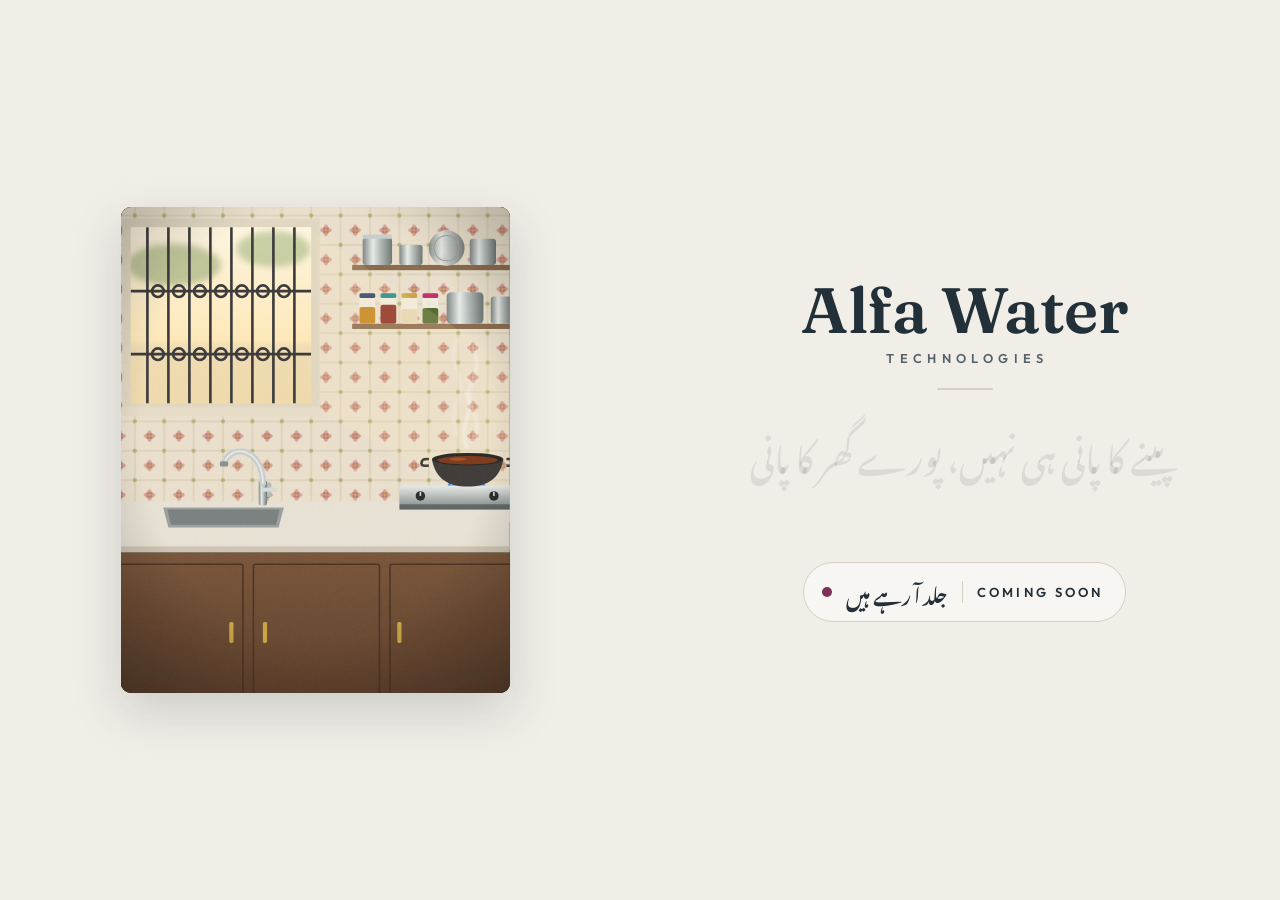
==== index.html @ 5d60eb6d "Landing page" ====
<!doctype html>
<html lang="en">
<head>
<meta charset="utf-8">
<meta name="viewport" content="width=device-width, initial-scale=1">
<title>Alfa Water Technologies | Coming soon</title>
<meta name="description" content="پینے کا پانی ہی نہیں، پورے گھر کا پانی۔ Not just the water you drink. All of your home's water. Coming soon.">
<meta property="og:type" content="website">
<meta property="og:title" content="Alfa Water Technologies | Coming soon">
<meta property="og:description" content="پینے کا پانی ہی نہیں، پورے گھر کا پانی۔ Not just the water you drink. All of your home's water.">
<meta property="og:url" content="https://www.alfawater.pk/">
<meta property="og:image" content="https://www.alfawater.pk/og-image.jpg">
<meta property="og:image:width" content="1200">
<meta property="og:image:height" content="630">
<meta name="twitter:card" content="summary_large_image">
<link rel="canonical" href="https://www.alfawater.pk/">
<meta name="theme-color" content="#F1EEE7">
<script>document.documentElement.className+=" js"</script>
<link rel="icon" href="favicon.svg" type="image/svg+xml">
<link rel="preload" href="fonts/nastaliq-600.woff2" as="font" type="font/woff2" crossorigin>
<style>
@font-face{font-family:"Nastaliq";src:url(fonts/nastaliq-600.woff2) format("woff2");font-weight:600;font-style:normal;font-display:swap}
@font-face{font-family:"Fraunces";src:url(fonts/fraunces-600.woff2) format("woff2");font-weight:600;font-style:normal;font-display:swap}
@font-face{font-family:"Fraunces";src:url(fonts/fraunces-400-italic.woff2) format("woff2");font-weight:400;font-style:italic;font-display:swap}
@font-face{font-family:"Outfit";src:url(fonts/outfit-400.woff2) format("woff2");font-weight:400;font-style:normal;font-display:swap}
@font-face{font-family:"Outfit";src:url(fonts/outfit-600.woff2) format("woff2");font-weight:600;font-style:normal;font-display:swap}
</style>
<style>
/* Layout: the film on top (4:5), the name, tagline and coming soon under it; side by side on wide screens. */
:root{
  color-scheme: light;
  --page:#F1EEE7;     /* chuna, limewash */
  --ink:#22303A;
  --ink-soft:#56636C;
  --key:#7E2E57;      /* phalsa, for the 2 key words (temporary) */
  --line:#D6D0C3;
  --film-bg:#1C1A18;
}
*{box-sizing:border-box;margin:0;padding:0}
html,body{min-height:100%}
body{background:var(--page);color:var(--ink);font-family:"Outfit",system-ui,sans-serif}
main{min-height:100svh;display:grid;grid-template-columns:minmax(0,1fr) minmax(0,1fr);align-items:center;gap:clamp(20px,4vw,64px);
  max-width:1280px;margin:0 auto;padding-block:clamp(20px,4vw,48px);
  padding-left:max(16px,env(safe-area-inset-left,0px));padding-right:max(16px,env(safe-area-inset-right,0px))}
.film{position:relative;width:min(100%, 560px, calc(54svh * .8));justify-self:center;aspect-ratio:4/5;border-radius:10px;overflow:hidden;background:var(--film-bg);box-shadow:0 18px 50px rgba(34,48,58,.18)}
.film svg{display:block;width:100%;height:100%}
.replay{position:absolute;right:10px;bottom:10px;width:38px;height:38px;border-radius:50%;border:0;background:rgba(20,18,16,.55);color:#fff;cursor:pointer;display:grid;place-items:center;opacity:0;visibility:hidden;transition:opacity .6s}
.replay.on{opacity:1;visibility:visible}
.replay:focus-visible{outline:2px solid #fff;outline-offset:2px}
.copy{display:flex;flex-direction:column;align-items:center;text-align:center;gap:clamp(12px,2vw,22px)}
.name .alfa{font-family:"Fraunces",Georgia,serif;font-weight:600;font-size:clamp(38px,5vw,68px);line-height:1;color:var(--ink);letter-spacing:-.5px}
.name .tech{display:block;margin-top:8px;font-weight:600;font-size:clamp(11px,1vw,13px);letter-spacing:.42em;text-transform:uppercase;color:var(--ink-soft);padding-left:.42em}
.rule{width:56px;height:2px;background:var(--line);border-radius:2px}
.tag{display:flex;flex-direction:column;align-items:center;gap:6px;min-height:clamp(96px,10vw,130px)}
.urdu{font-family:"Nastaliq",serif;font-weight:600;font-size:clamp(20px,2.6vw,38px);line-height:2.1;color:var(--ink);direction:rtl;white-space:nowrap}
.urdu .w{display:inline-block;transition:color .8s ease,transform .8s ease}
.urdu .w.key{color:var(--key)}
.english{font-family:"Fraunces",Georgia,serif;font-style:italic;font-size:clamp(17px,1.7vw,22px);line-height:1.45;color:var(--ink-soft);transition:opacity 1s ease,transform 1s ease}
.nb{display:inline-block}
.soon{display:inline-flex;align-items:center;gap:14px;padding:10px 22px 10px 18px;border-radius:999px;border:1.5px solid var(--line);background:rgba(255,255,255,.5)}
.soon .dot{width:10px;height:10px;border-radius:50%;background:var(--key);position:relative}
.soon .dot::after{content:"";position:absolute;inset:-6px;border-radius:50%;border:2px solid var(--key);opacity:0;animation:ping 2.2s ease-out infinite}
@keyframes ping{0%{opacity:.6;transform:scale(.6)}100%{opacity:0;transform:scale(1.8)}}
.soon .ur,.soon .en{white-space:nowrap}
.soon .ur{font-family:"Nastaliq",serif;font-weight:600;font-size:20px;line-height:1.9;color:var(--ink);direction:rtl}
.soon .en{font-weight:600;font-size:13px;letter-spacing:.24em;text-transform:uppercase;color:var(--ink)}
.soon .bar{width:1px;height:22px;background:var(--line)}
.js .tag:not(.on) .w{color:rgba(34,48,58,.10);transform:translateY(6px)}
.js .tag:not(.on) .english{opacity:0;transform:translateY(8px)}
.tag.on .w{color:var(--ink)}
.tag.on .w.key{color:var(--key)}
@media (max-width:900px){
  main{grid-template-columns:1fr;gap:12px;padding-block:12px 24px;min-height:auto}
  .copy{gap:10px}
  .name .alfa{font-size:34px}
  .tag{min-height:auto}
}
@media (max-width:380px){
  .soon{gap:10px;padding:8px 16px 8px 14px}
  .soon .ur{font-size:18px}
  .soon .en{font-size:12px;letter-spacing:.16em}
}
/* film internals */
.sc{visibility:hidden;opacity:0}
.sc.first{visibility:visible;opacity:1}
</style>
</head>
<body>
<main>
  <div class="film">
    <svg id="film" viewBox="0 0 800 1000" role="img" aria-label="A mother in her Lahore kitchen fills a glass from the tap to cook. Held to the window light, the water is not clear, and she stops. Her water is tested on her own kitchen counter in front of her family. A filter is fitted on the main line and the dirt stays in it. Months later the family sees the rust its cartridge stopped. She holds a new glass to the light; it is clear, she pours it into the karahi, and the family sits together in the kitchen while the wazu tap outside runs clear.">
      <defs>
        <!-- floral wall tile -->
        <pattern id="tile" width="56" height="56" patternUnits="userSpaceOnUse">
          <rect width="56" height="56" fill="#EBE1CD"/>
          <rect width="56" height="56" fill="none" stroke="#CFC2A8" stroke-width="1.4"/>
          <g transform="translate(28 28)" opacity=".9">
            <ellipse rx="5" ry="11" fill="#D59A92"/><ellipse rx="11" ry="5" fill="#D59A92"/>
            <ellipse rx="3" ry="7" fill="#B9706A" transform="rotate(45)"/><ellipse rx="3" ry="7" fill="#B9706A" transform="rotate(-45)"/>
            <circle r="3" fill="#C9A645"/>
          </g>
          <g fill="#A9A256" opacity=".7"><circle cx="0" cy="0" r="4"/><circle cx="56" cy="0" r="4"/><circle cx="0" cy="56" r="4"/><circle cx="56" cy="56" r="4"/></g>
        </pattern>
        <pattern id="tileS" width="28" height="28" patternUnits="userSpaceOnUse">
          <rect width="28" height="28" fill="#EBE1CD"/><rect width="28" height="28" fill="none" stroke="#CFC2A8" stroke-width="1"/>
          <g transform="translate(14 14)"><ellipse rx="2.5" ry="5.5" fill="#D59A92"/><ellipse rx="5.5" ry="2.5" fill="#D59A92"/><circle r="1.5" fill="#C9A645"/></g>
        </pattern>
        <!-- her lawn print: haldi ground, small rani, teal and green flowers -->
        <pattern id="lawn" width="36" height="36" patternUnits="userSpaceOnUse">
          <rect width="36" height="36" fill="#E7B23C"/>
          <g transform="translate(9 9)"><circle r="4" fill="#C2306E"/><circle r="1.6" fill="#F6E3A8"/></g>
          <g transform="translate(27 26)"><circle r="3.4" fill="#1F8A8A"/><circle r="1.3" fill="#F6E3A8"/></g>
          <path d="M24 8 q4 -4 8 0 q-4 4 -8 0z" fill="#5E8C3A"/>
          <path d="M6 26 q3 -3 6 0 q-3 3 -6 0z" fill="#5E8C3A"/>
          <circle cx="18" cy="18" r="1.4" fill="#2F3B6B"/>
        </pattern>
        <pattern id="dup" width="22" height="22" patternUnits="userSpaceOnUse">
          <rect width="22" height="22" fill="#C2306E"/>
          <circle cx="5" cy="5" r="1.8" fill="#F2C24B"/><circle cx="16" cy="15" r="1.5" fill="#F7E7EE"/><circle cx="16" cy="4" r="1" fill="#F2C24B"/>
        </pattern>
        <pattern id="khaki" width="10" height="10" patternUnits="userSpaceOnUse"><rect width="10" height="10" fill="#8D8670"/><path d="M0 10 L10 0" stroke="#847D67" stroke-width="1"/></pattern>
        <!-- light and water -->
        <linearGradient id="winLight" x1="0" y1="0" x2="0" y2="1"><stop offset="0" stop-color="#FFF7E2"/><stop offset="1" stop-color="#FFE3A3"/></linearGradient>
        <radialGradient id="glow" cx=".5" cy=".5" r=".5"><stop offset="0" stop-color="#FFF4D0" stop-opacity=".9"/><stop offset="1" stop-color="#FFF4D0" stop-opacity="0"/></radialGradient>
        <linearGradient id="steel" x1="0" y1="0" x2="1" y2="0"><stop offset="0" stop-color="#7E8684"/><stop offset=".35" stop-color="#E9EDE9"/><stop offset=".6" stop-color="#B5BCB9"/><stop offset="1" stop-color="#6E7573"/></linearGradient>
        <linearGradient id="steelV" x1="0" y1="0" x2="0" y2="1"><stop offset="0" stop-color="#E9EDE9"/><stop offset="1" stop-color="#8A918F"/></linearGradient>
        <linearGradient id="wood" x1="0" y1="0" x2="0" y2="1"><stop offset="0" stop-color="#7A5539"/><stop offset="1" stop-color="#5A3D29"/></linearGradient>
        <linearGradient id="skin" x1="0" y1="0" x2="1" y2="0"><stop offset="0" stop-color="#E2B089"/><stop offset="1" stop-color="#A9744F"/></linearGradient>
        <linearGradient id="faceShade" x1="0" y1="0" x2="1" y2="0"><stop offset="0" stop-color="#E7B98F"/><stop offset=".45" stop-color="#C48C63"/><stop offset="1" stop-color="#8E5E44"/></linearGradient>
        <linearGradient id="dirty" x1="0" y1="0" x2="0" y2="1"><stop offset="0" stop-color="#E9C08A" stop-opacity=".55"/><stop offset="1" stop-color="#B9773A" stop-opacity=".78"/></linearGradient>
        <linearGradient id="clear" x1="0" y1="0" x2="0" y2="1"><stop offset="0" stop-color="#D9F3FF" stop-opacity=".6"/><stop offset=".5" stop-color="#9ED9F7" stop-opacity=".7"/><stop offset="1" stop-color="#5FB8EA" stop-opacity=".8"/></linearGradient>
        <linearGradient id="crystal" x1="0" y1="0" x2="1" y2="0"><stop offset="0" stop-color="#6CC3F0"/><stop offset=".45" stop-color="#C9EEFF"/><stop offset="1" stop-color="#7FCDF4"/></linearGradient>
        <linearGradient id="rust" x1="0" y1="0" x2="0" y2="1"><stop offset="0" stop-color="#C98A45"/><stop offset=".35" stop-color="#B8742F"/><stop offset=".75" stop-color="#A3642A"/><stop offset="1" stop-color="#8D5822"/></linearGradient>
        <linearGradient id="wall" x1="0" y1="0" x2="0" y2="1"><stop offset="0" stop-color="#ECE8DD"/><stop offset="1" stop-color="#D9D3C4"/></linearGradient>
        <linearGradient id="stone" x1="0" y1="0" x2="0" y2="1"><stop offset="0" stop-color="#BDB6A7"/><stop offset="1" stop-color="#A39B8B"/></linearGradient>
        <filter id="soft" x="-20%" y="-20%" width="140%" height="140%"><feGaussianBlur stdDeviation="6"/></filter>
        <filter id="soft2" x="-20%" y="-20%" width="140%" height="140%"><feGaussianBlur stdDeviation="2.2"/></filter>
        <filter id="grain" x="0" y="0" width="100%" height="100%">
          <feTurbulence type="fractalNoise" baseFrequency=".9" numOctaves="2" seed="7" result="n"/>
          <feColorMatrix type="saturate" values="0" in="n" result="g"/>
          <feComponentTransfer in="g"><feFuncA type="table" tableValues="0 .07"/></feComponentTransfer>
        </filter>
        <clipPath id="frame"><rect width="800" height="1000"/></clipPath>
        <!-- glass shape, centred on (0,0) top centre -->
        <clipPath id="glassClip"><path d="M-40 0 L40 0 L35 120 Q0 128 -35 120 Z"/></clipPath>
        <clipPath id="glassClipW"><path d="M-40 0 L40 0 L35 120 Q0 128 -35 120 Z"/></clipPath>
        <clipPath id="bowlClip"><path d="M-62 0 L62 0 L58 230 Q0 248 -58 230 Z"/></clipPath>
        <clipPath id="tubeClip"><rect x="-8" y="0" width="16" height="70" rx="8"/></clipPath>
      </defs>

      <g clip-path="url(#frame)">
        <rect width="800" height="1000" fill="#1C1A18"/>

        <!-- ============ SCENE K: the kitchen (open, nal, stove) ============ -->
        <g id="K" class="sc first"><g id="Kcam">
          <rect width="800" height="640" fill="url(#tile)"/>
          <!-- shelves top right -->
          <g id="shelves">
            <rect x="470" y="150" width="330" height="10" fill="#8A6A4C"/>
            <rect x="470" y="262" width="330" height="10" fill="#8A6A4C"/>
            <g transform="translate(490 98)"><rect width="56" height="52" rx="6" fill="url(#steel)"/><rect y="-6" width="56" height="8" rx="3" fill="#C9CFCC"/></g>
            <g transform="translate(560 112)"><rect width="44" height="38" rx="5" fill="url(#steel)"/></g>
            <g transform="translate(616 84)"><ellipse cx="34" cy="34" rx="34" ry="34" fill="url(#steel)" opacity=".9"/><ellipse cx="34" cy="34" rx="24" ry="24" fill="none" stroke="#9AA19F" stroke-width="2"/></g>
            <g transform="translate(694 100)"><rect width="50" height="50" rx="6" fill="url(#steel)"/></g>
            <g id="jars" transform="translate(484 210)">
              <g><rect width="30" height="52" rx="5" fill="#F4EFE4" opacity=".9"/><rect y="20" width="30" height="32" rx="4" fill="#C7861C"/><rect y="-6" width="30" height="9" rx="3" fill="#2F3B6B"/></g>
              <g transform="translate(40 0)"><rect width="30" height="52" rx="5" fill="#F4EFE4" opacity=".9"/><rect y="16" width="30" height="36" rx="4" fill="#8E2F23"/><rect y="-6" width="30" height="9" rx="3" fill="#1F8A8A"/></g>
              <g transform="translate(80 0)"><rect width="30" height="52" rx="5" fill="#F4EFE4" opacity=".9"/><rect y="24" width="30" height="28" rx="4" fill="#E7D9B5"/><rect y="-6" width="30" height="9" rx="3" fill="#C9A645"/></g>
              <g transform="translate(120 0)"><rect width="30" height="52" rx="5" fill="#F4EFE4" opacity=".9"/><rect y="22" width="30" height="30" rx="4" fill="#556B2F"/><rect y="-6" width="30" height="9" rx="3" fill="#C2306E"/></g>
              <g transform="translate(166 -8)"><rect width="70" height="60" rx="8" fill="url(#steel)"/></g>
              <g transform="translate(250 0)"><rect width="40" height="52" rx="6" fill="url(#steel)"/></g>
            </g>
          </g>
          <!-- window -->
          <g id="Kwin">
            <rect x="40" y="70" width="360" height="352" fill="url(#winLight)"/>
            <g filter="url(#soft)" opacity=".55"><ellipse cx="130" cy="150" rx="90" ry="40" fill="#8FA36A"/><ellipse cx="320" cy="120" rx="70" ry="34" fill="#9DB27A"/><rect x="40" y="300" width="360" height="122" fill="#E5D4B2"/></g>
            <g id="Kgrill" stroke="#3B393A" stroke-width="5"></g>
            <rect x="40" y="70" width="360" height="352" fill="none" stroke="#E2D8C2" stroke-width="16"/>
            <rect x="30" y="420" width="380" height="18" rx="3" fill="#E7DDC8"/>
          </g>
          <!-- light shaft -->
          <path id="Kshaft" d="M400 90 L800 360 L800 640 L410 430 Z" fill="#FFE9B8" opacity=".14"/>
          <!-- counter -->
          <path d="M0 600 L800 600 L800 690 L0 690 Z" fill="#E9E3D6"/>
          <rect x="0" y="686" width="800" height="12" fill="#CFC6B4"/>
          <rect x="0" y="698" width="800" height="302" fill="url(#wood)"/>
          <g stroke="#4A3222" stroke-width="3" fill="none"><rect x="22" y="720" width="240" height="270" rx="4"/><rect x="282" y="720" width="240" height="270" rx="4"/><rect x="542" y="720" width="240" height="270" rx="4"/></g>
          <g fill="#C9A645"><rect x="236" y="830" width="8" height="40" rx="3"/><rect x="300" y="830" width="8" height="40" rx="3"/><rect x="556" y="830" width="8" height="40" rx="3"/></g>
          <!-- sink -->
          <path d="M110 612 L340 612 L330 650 L120 650 Z" fill="#9AA19F"/><path d="M118 616 L332 616 L325 645 L125 645 Z" fill="#7A8280"/>
          <!-- nal: swan neck -->
          <g id="nal">
            <rect x="292" y="560" width="16" height="48" rx="5" fill="url(#steel)"/>
            <path d="M300 566 C300 500 240 488 226 528" stroke="#C9CFCC" stroke-width="12" fill="none" stroke-linecap="round"/>
            <path d="M300 566 C300 500 240 488 226 528" stroke="#F4F6F3" stroke-width="3" fill="none" stroke-linecap="round" opacity=".8"/>
            <rect x="218" y="524" width="16" height="10" rx="3" fill="#8A918F"/>
            <g id="nalKnob" transform="translate(312 578)"><rect x="-4" y="-14" width="8" height="28" rx="3" fill="#B5BCB9"/><rect x="-14" y="-4" width="28" height="8" rx="3" fill="#D7DCD9"/></g>
          </g>
          <!-- stream from the nal -->
          <rect id="Kstream" x="222" y="534" width="8" height="0" rx="4" fill="#D9B47E" opacity=".75"/>
          <!-- window light through the glass: a beam, and the patch it makes on the counter -->
          <g id="patch" opacity="0">
            <path d="M556 410 L626 392 L700 650 L590 664 Z" fill="#B78A55" opacity=".22"/>
            <ellipse cx="645" cy="657" rx="62" ry="17" fill="#8E6A45" opacity=".7"/>
            <g id="patchSpecks" fill="#5E3A14"></g>
          </g>
          <g id="patchBright" opacity="0">
            <path d="M556 410 L626 392 L700 650 L590 664 Z" fill="#FFF3C8" opacity=".5"/>
            <ellipse cx="645" cy="657" rx="96" ry="30" fill="url(#glow)"/>
            <ellipse cx="645" cy="657" rx="64" ry="18" fill="#FFFBEA"/>
            <g stroke="#FFFFFF" stroke-width="3.2" fill="none" id="caustic">
              <path d="M592 652 q13 -7 26 0 t26 0 t26 0 t26 0"/><path d="M600 664 q13 -6 26 0 t26 0 t26 0"/>
            </g>
          </g>
          <!-- stove + karahi -->
          <g id="stove">
            <rect x="560" y="570" width="220" height="40" rx="6" fill="url(#steelV)"/>
            <rect x="560" y="606" width="220" height="10" fill="#5F6664"/>
            <g id="knob1" transform="translate(600 590)"><circle r="9" fill="#2B2B2B"/><rect x="-1.5" y="-8" width="3" height="8" fill="#ddd"/></g>
            <g id="knob2" transform="translate(740 590)"><circle r="9" fill="#2B2B2B"/><rect x="-1.5" y="-8" width="3" height="8" fill="#ddd"/></g>
            <g id="flame" transform="translate(690 566)">
              <path d="M-38 4 q4 -14 8 0 q4 -14 8 0 q4 -14 8 0 q4 -14 8 0 q4 -14 8 0 q4 -14 8 0 q4 -14 8 0 q4 -14 8 0 q4 -14 8 0z" fill="#4F86E8"/>
            </g>
            <!-- karahi -->
            <path d="M622 520 L758 520 C752 556 728 572 690 572 C652 572 628 556 622 520 Z" fill="#3E3B38"/>
            <ellipse cx="690" cy="520" rx="68" ry="12" fill="#2A2725"/>
            <ellipse id="masala" cx="690" cy="522" rx="58" ry="8" fill="#7E3A1C"/>
            <ellipse cx="672" cy="520" rx="16" ry="3" fill="#B0602E" opacity=".7"/>
            <path d="M616 520 q-14 -2 -14 8 q0 6 14 4" fill="none" stroke="#3E3B38" stroke-width="5"/>
            <path d="M764 520 q14 -2 14 8 q0 6 -14 4" fill="none" stroke="#3E3B38" stroke-width="5"/>
          </g>
          <g id="steamK" fill="none" stroke="#FFFFFF" stroke-linecap="round" opacity=".55" stroke-width="7" filter="url(#soft2)">
            <path class="stm" d="M670 505 q-14 -30 0 -60 t0 -60 t0 -60"/>
            <path class="stm" d="M700 505 q14 -30 0 -60 t0 -60 t0 -60"/>
            <path class="stm" d="M688 505 q-10 -26 0 -52 t0 -52"/>
          </g>
          <!-- her hand with the glass (moved by the timeline) -->
          <g id="Kglass" transform="translate(226 548)" opacity="0">
            <!-- hand wrapping the glass from the right, forearm to the frame edge -->
            <g id="KhandGroup">
              <path d="M60 150 C100 190 150 260 210 330 L300 330 C250 250 190 170 120 110 Z" fill="url(#lawn)"/>
              <path d="M30 40 C52 30 74 40 82 62 L118 120 C124 140 110 160 90 158 L44 120 Z" fill="url(#skin)"/>
              <g fill="#D6A27A" stroke="#9A6A4A" stroke-width="1">
                <path d="M30 34 C18 34 6 36 -4 40 C-12 44 -8 54 0 54 C10 52 20 50 34 50 Z"/>
                <path d="M32 56 C20 58 8 62 -2 68 C-10 72 -6 82 2 82 C12 78 22 74 36 72 Z"/>
                <path d="M34 78 C22 82 10 88 2 94 C-6 98 0 108 8 106 C18 100 26 96 38 94 Z"/>
                <path d="M40 98 C30 104 18 110 8 116 C2 120 8 128 14 126 C22 120 30 116 44 114 Z"/>
              </g>
              <g id="Kbangles" transform="translate(96 140) rotate(40)">
                <ellipse rx="22" ry="8" fill="none" stroke="#C2306E" stroke-width="4"/>
                <ellipse cy="7" rx="22" ry="8" fill="none" stroke="#E7B23C" stroke-width="3.4"/>
                <ellipse cy="14" rx="22" ry="8" fill="none" stroke="#1F8A8A" stroke-width="4"/>
              </g>
            </g>
                      <g id="KglassBody">
              <path d="M-40 0 L40 0 L35 120 Q0 128 -35 120 Z" fill="rgba(255,255,255,.25)" stroke="#FFFFFF" stroke-width="2.5"/>
              <g clip-path="url(#glassClip)">
                <rect id="KwaterD" x="-45" y="120" width="90" height="0" fill="url(#dirty)"/>
                <rect id="KwaterC" x="-45" y="120" width="90" height="0" fill="url(#clear)" opacity="0"/>
                <g id="KglassSpecks" fill="#6D4416"></g>
                <g stroke="#FFFFFF" stroke-width="1.4" opacity=".35"><path d="M-30 4 L-26 118"/><path d="M-15 4 L-13 122"/><path d="M0 4 L0 124"/><path d="M15 4 L13 122"/><path d="M30 4 L26 118"/></g>
              </g>
              <path d="M-32 6 L-27 112" stroke="#FFFFFF" stroke-width="4" opacity=".55" stroke-linecap="round"/>
            </g>
</g>
          <!-- pour stream (for the ending) -->
          <path id="Kpour" d="M628 458 C632 476 640 496 650 516" stroke="#8ED2F5" stroke-width="14" fill="none" stroke-linecap="round" opacity="0"/><path id="Kpour2" d="M628 460 C632 478 638 496 646 514" stroke="#FFFFFF" stroke-width="3.5" fill="none" stroke-linecap="round" opacity="0"/><g id="splashK" opacity="0" fill="#BFE8FF"><circle cx="640" cy="512" r="4"/><circle cx="664" cy="508" r="3"/><circle cx="654" cy="500" r="2.5"/></g>
        </g></g>

        <!-- ============ SCENE W: at the window, her profile ============ -->
        <g id="W" class="sc"><g id="Wcam">
          <rect width="800" height="1000" fill="#3A3330"/>
          <rect x="0" y="0" width="560" height="860" fill="url(#winLight)"/>
          <g filter="url(#soft)" opacity=".5"><ellipse cx="160" cy="180" rx="140" ry="60" fill="#8FA36A"/><ellipse cx="420" cy="120" rx="120" ry="50" fill="#9DB27A"/><rect x="0" y="560" width="560" height="300" fill="#E5D4B2"/></g>
          <g id="Wgrill" stroke="#3B393A" stroke-width="9"></g>
          <rect x="0" y="0" width="560" height="860" fill="none" stroke="#E2D8C2" stroke-width="26"/>
          <rect id="sill" x="-10" y="856" width="600" height="40" rx="4" fill="#E7DDC8"/>
          <rect x="-10" y="896" width="600" height="104" fill="url(#tile)"/>
          <!-- grill shadow on the sill (moves to show time) -->
          <g id="sillShadow" opacity=".22" fill="#3B393A"></g>
          <!-- her: dupatta, face in profile looking left -->
          <g id="her">
            <path d="M536 1000 C532 840 520 680 506 560 C560 538 680 540 800 560 L800 1000 Z" fill="url(#lawn)"/><path d="M506 562 C540 590 600 596 640 578" fill="none" stroke="#C2306E" stroke-width="6"/>
            <path id="neck" d="M524 474 C530 500 532 530 526 570 L598 574 C592 540 592 510 598 484 Z" fill="#A3714F"/><path d="M528 482 C534 506 536 534 530 566" stroke="#FFE2B0" stroke-width="2" fill="none" opacity=".6"/>
            <path id="face" d="M520 292 C506 300 500 318 498 336 C496 346 494 352 496 358 C490 372 480 386 470 398 C466 404 470 408 478 409 L488 410 C486 416 488 420 484 424 C480 428 482 432 486 434 C482 438 482 444 488 448 C490 456 486 462 488 468 C492 480 506 488 524 490 L590 486 L604 300 Z" fill="url(#faceShade)"/>
            <path id="rim" d="M520 292 C506 300 500 318 498 336 C496 346 494 352 496 358 C490 372 480 386 470 398 C466 404 470 408 478 409 L488 410 C486 416 488 420 484 424 C480 428 482 432 486 434 C482 438 482 444 488 448 C490 456 486 462 488 468 C492 480 506 488 524 490" fill="none" stroke="#FFE2B0" stroke-width="3.2" stroke-linecap="round"/>
            <path d="M518 296 C530 290 560 290 580 300 L572 318 C556 310 536 308 520 312 Z" fill="#1E1512"/>
            <!-- eye and brow -->
            <path id="eye" d="M506 362 C512 357 522 357 528 362 C522 366 512 366 506 362 Z" fill="#2A1C16"/>
            <path id="lid" d="M504 360 C512 353 524 353 531 359" fill="none" stroke="#3A2620" stroke-width="2.4" stroke-linecap="round"/>
            <path id="brow" d="M502 344 C510 339 522 338 534 341" fill="none" stroke="#24180F" stroke-width="4.5" stroke-linecap="round"/>
            <path id="mouth" d="M484 434 C488 435 492 434 496 433" fill="none" stroke="#7A3F33" stroke-width="2.2" stroke-linecap="round"/>
            <!-- dupatta on her head -->
            <path id="dupatta" d="M512 300 C512 250 560 214 620 214 C700 214 750 270 760 360 C770 470 790 600 800 700 L800 1000 L700 1000 C700 860 650 720 600 640 C590 560 588 480 600 420 C600 360 580 320 540 304 C530 300 520 300 512 300 Z" fill="url(#dup)"/>
            <path d="M512 300 C512 250 560 214 620 214 C700 214 750 270 760 360" fill="none" stroke="#F2C24B" stroke-width="7"/>
            <path d="M512 300 C512 250 560 214 620 214" fill="none" stroke="#FFE2B0" stroke-width="2.5" opacity=".9"/>
          </g>
          <!-- the glass at the window, held up -->
          <g id="Wglass" transform="translate(300 300) scale(1.6)">
            <path d="M-40 0 L40 0 L35 120 Q0 128 -35 120 Z" fill="rgba(255,255,255,.18)" stroke="#FFFFFF" stroke-width="2"/>
            <g clip-path="url(#glassClipW)">
              <!-- grill seen through the water -->
              <g id="WthroughSharp" stroke="#3B393A" stroke-width="4" opacity="0"><path d="M-22 10 L-22 130"/><path d="M14 10 L14 130"/></g>
              <g id="WthroughBlur" stroke="#3B393A" stroke-width="7" opacity=".35" filter="url(#soft2)"><path d="M-20 30 L-20 130"/><path d="M16 30 L16 130"/></g>
              <rect id="WwaterD" x="-45" y="20" width="90" height="110" fill="url(#dirty)"/>
              <rect id="WwaterC" x="-45" y="20" width="90" height="110" fill="url(#clear)" opacity="0"/>
              <g id="WglassSpecks" fill="#6D4416"></g>
              <rect id="Wsettle" x="-45" y="114" width="90" height="10" fill="#8D5822" opacity="0"/>
              <path id="Wshine" d="M-30 26 L-26 116" stroke="#FFFFFF" stroke-width="4" opacity=".5" stroke-linecap="round"/>
            </g>
            <path d="M-40 20 L40 20" stroke="#FFFFFF" stroke-width="1.5" opacity=".7"/>
          </g>
          <!-- her hand holding the glass at the window -->
          <g id="Whand">
            <path d="M378 520 C420 560 470 640 520 760 L600 760 C560 640 500 540 430 470 Z" fill="url(#lawn)"/>
            <path d="M356 380 C380 372 400 388 404 410 L440 470 C444 494 426 510 406 506 L362 456 Z" fill="#B57E58"/>
            <g fill="#C48C63" stroke="#8E5E44" stroke-width="1.4">
              <path d="M358 360 C340 360 318 362 300 368 C290 372 294 386 304 386 C322 384 344 382 362 382 Z"/>
              <path d="M360 392 C338 394 316 398 298 404 C288 408 292 422 302 420 C322 416 344 412 364 412 Z"/>
              <path d="M362 422 C340 426 318 432 302 438 C292 442 298 456 308 452 C326 446 346 442 366 440 Z"/>
            </g>
            <path d="M356 380 L360 358" stroke="#FFE2B0" stroke-width="2" opacity=".6"/>
            <g transform="translate(428 492) rotate(48)"><ellipse rx="30" ry="10" fill="none" stroke="#C2306E" stroke-width="5"/><ellipse cy="9" rx="30" ry="10" fill="none" stroke="#E7B23C" stroke-width="4.5"/><ellipse cy="18" rx="30" ry="10" fill="none" stroke="#1F8A8A" stroke-width="5"/></g>
          </g>
          <!-- fingers letting go on the sill (sill shot) -->
          <g id="Wsill" opacity="0">
            <g id="sillGlass" transform="translate(300 742)">
              <path d="M-40 0 L40 0 L35 120 Q0 128 -35 120 Z" fill="rgba(255,255,255,.22)" stroke="#FFFFFF" stroke-width="2"/>
              <g clip-path="url(#glassClip)">
                <rect x="-45" y="14" width="90" height="116" fill="url(#dirty)"/>
                <g id="sillSpecks" fill="#6D4416"></g>
                <rect id="sillSettle" x="-45" y="114" width="90" height="10" fill="#8D5822" opacity="0"/>
              </g>
            </g>
            <g id="sillFingers">
              <g fill="#C48C63" stroke="#8E5E44" stroke-width="1.4">
                <path d="M420 770 C390 768 360 770 346 776 C336 780 340 794 350 794 C370 790 396 788 424 790 Z"/>
                <path d="M424 800 C394 800 366 804 350 810 C340 814 344 828 354 826 C374 822 400 820 428 820 Z"/>
              </g>
              <path d="M424 760 L520 740 L560 840 L440 860 Z" fill="#B57E58"/>
              <path d="M520 740 L640 700 L700 880 L560 900 Z" fill="url(#lawn)"/>
            </g>
          </g>
        </g></g>

        <!-- ============ SCENE T: the test on her counter ============ -->
        <g id="T" class="sc"><g id="Tcam">
          <rect width="800" height="420" fill="url(#tile)"/>
          <path d="M0 420 L800 420 L800 1000 L0 1000 Z" fill="#E9E3D6"/>
          <path d="M0 420 L800 420" stroke="#CFC6B4" stroke-width="3"/>
          <ellipse cx="400" cy="560" rx="420" ry="140" fill="#FFF3D6" opacity=".35"/>
          <!-- kit case -->
          <g id="kit" transform="translate(60 520)">
            <g id="kitLid" transform="translate(0 0)"><rect x="0" y="-200" width="300" height="200" rx="12" fill="#3E4A52"/><rect x="14" y="-186" width="272" height="172" rx="8" fill="#2E3840"/></g>
            <rect x="0" y="0" width="300" height="130" rx="12" fill="#46535C"/>
            <rect x="12" y="10" width="276" height="56" rx="6" fill="#2B343A"/>
            <!-- tubes (soft neutral, already changed) -->
            <g id="tubes" filter="url(#soft2)">
              <g transform="translate(40 -40)"><rect x="-9" y="0" width="18" height="76" rx="9" fill="#FFF" opacity=".5"/><rect x="-8" y="30" width="16" height="44" rx="8" fill="#F3E7A8"/></g>
              <g transform="translate(72 -40)"><rect x="-9" y="0" width="18" height="76" rx="9" fill="#FFF" opacity=".5"/><rect x="-8" y="30" width="16" height="44" rx="8" fill="#E8C37A"/></g>
              <g transform="translate(104 -40)"><rect x="-9" y="0" width="18" height="76" rx="9" fill="#FFF" opacity=".5"/><rect x="-8" y="30" width="16" height="44" rx="8" fill="#F2C7C9"/></g>
              <g transform="translate(136 -40)"><rect x="-9" y="0" width="18" height="76" rx="9" fill="#FFF" opacity=".5"/><rect x="-8" y="30" width="16" height="44" rx="8" fill="#F6E9C9"/></g>
              <g transform="translate(168 -40)"><rect x="-9" y="0" width="18" height="76" rx="9" fill="#FFF" opacity=".5"/><rect x="-8" y="30" width="16" height="44" rx="8" fill="#EBD3B0"/></g>
              <g transform="translate(200 -40)"><rect x="-9" y="0" width="18" height="76" rx="9" fill="#FFF" opacity=".5"/><rect x="-8" y="30" width="16" height="44" rx="8" fill="#F4DCDD"/></g>
              <rect x="20" y="20" width="200" height="12" rx="4" fill="#9AA3A8"/>
            </g>
            <g id="dropper" transform="translate(104 -120)" opacity="0"><rect x="-5" y="-50" width="10" height="56" rx="4" fill="#E8EDEF"/><rect x="-9" y="-70" width="18" height="24" rx="8" fill="#5C6A73"/><circle id="drop" cy="12" r="4" fill="#E9D9A0"/></g>
          </g>
          <!-- her hand that sets the glass down -->
          <g id="Thand" opacity="0">
            <path d="M560 760 C600 760 660 800 700 860 L800 860 L800 1000 L660 1000 C620 920 580 860 540 820 Z" fill="url(#lawn)"/>
            <path d="M508 560 C524 548 548 552 556 570 L590 680 C594 700 580 716 562 714 L520 640 Z" fill="#C48C63"/>
            <g fill="#C48C63" stroke="#8E5E44" stroke-width="1.2"><path d="M512 574 C500 574 490 578 486 584 C484 590 492 594 498 592 C504 590 510 588 516 588 Z"/><path d="M516 600 C504 602 494 606 490 612 C488 618 496 622 502 620 C508 618 514 616 520 614 Z"/></g>
            <g transform="translate(572 700) rotate(-60)"><ellipse rx="24" ry="8" fill="none" stroke="#C2306E" stroke-width="4"/><ellipse cy="8" rx="24" ry="8" fill="none" stroke="#E7B23C" stroke-width="3.6"/></g>
          </g>
          <!-- her glass in front of the kit -->
          <g id="Tglass" transform="translate(470 520)">
            <path d="M-40 0 L40 0 L35 120 Q0 128 -35 120 Z" fill="rgba(255,255,255,.25)" stroke="#FFFFFF" stroke-width="2.5"/>
            <g clip-path="url(#glassClip)"><rect x="-45" y="18" width="90" height="112" fill="url(#dirty)"/><g id="TglassSpecks" fill="#6D4416"></g></g>
          </g>
          <!-- meter with probe -->
          <g id="meter" transform="translate(600 360)" opacity="0">
            <rect x="0" y="0" width="92" height="170" rx="16" fill="#E8ECEC"/>
            <rect x="12" y="16" width="68" height="44" rx="6" fill="#B9D6C8"/>
            <g filter="url(#soft2)" fill="#33463F" opacity=".7"><rect x="20" y="28" width="12" height="20"/><rect x="36" y="28" width="12" height="20"/><rect x="52" y="28" width="12" height="20"/></g>
            <circle cx="30" cy="96" r="9" fill="#9AA3A8"/><circle cx="62" cy="96" r="9" fill="#9AA3A8"/>
            <path d="M46 170 C46 210 -80 170 -130 210" stroke="#3B3B3B" stroke-width="5" fill="none"/>
          </g>
          <g id="probe" transform="translate(470 420)" opacity="0"><rect x="-6" y="0" width="12" height="150" rx="5" fill="#2E2E2E"/><rect x="-4" y="140" width="8" height="30" rx="3" fill="#BFC6C6"/></g>
          <!-- plumber: shirt chest with Alfa, ID card -->
          <g id="plumber" transform="translate(800 0)">
            <path d="M-260 0 L0 0 L0 470 L-230 470 C-250 380 -270 200 -260 0 Z" fill="#A7B6C2"/>
            <path d="M-160 0 L-150 200" stroke="#94A4B0" stroke-width="4"/>
            <text x="-236" y="236" font-family="Outfit, sans-serif" font-weight="600" font-size="24" fill="#22303A">Alfa</text>
            <path d="M-120 0 L-150 150 L-90 150 Z" fill="none" stroke="#2F3B6B" stroke-width="4"/>
            <g transform="translate(-160 150)"><rect width="76" height="104" rx="8" fill="#F7F7F2" stroke="#C9CFCC" stroke-width="2"/><rect x="10" y="12" width="56" height="36" rx="4" fill="#D9DDE0"/><text x="38" y="74" text-anchor="middle" font-family="Outfit, sans-serif" font-weight="600" font-size="15" fill="#22303A">Alfa</text></g>
            <!-- his hand with a pen -->
            <g id="pen" transform="translate(-300 760)" opacity="0"><path d="M0 0 L40 -40" stroke="#22303A" stroke-width="7" stroke-linecap="round"/><path d="M20 0 C40 10 80 10 110 0 L120 60 L40 60 Z" fill="#B78A63"/></g>
          </g>
          <!-- test card with 8 rows -->
          <g id="card" transform="translate(250 700)" opacity="0">
            <rect width="300" height="220" rx="8" fill="#FFFFFF" stroke="#D6D0C3" stroke-width="2"/>
            <rect x="20" y="18" width="120" height="10" rx="3" fill="#C9CFCC"/>
            <g id="rows" stroke="#D6D0C3" stroke-width="2"></g>
            <g id="rowMarks" stroke="#2F3B6B" stroke-width="3" stroke-linecap="round" filter="url(#soft2)"></g>
          </g>
          <!-- her hands take the card -->
          <g id="herHands" opacity="0">
            <path d="M150 1000 C170 930 200 900 240 890 L270 920 C240 940 220 970 220 1000 Z" fill="url(#lawn)"/>
            <path d="M240 892 C252 880 270 880 280 890 L282 930 C272 936 256 934 246 926 Z" fill="#C48C63"/>
            <path d="M650 1000 C630 930 600 900 560 890 L530 920 C560 940 580 970 580 1000 Z" fill="url(#lawn)"/>
            <path d="M560 892 C548 880 530 880 520 890 L518 930 C528 936 544 934 554 926 Z" fill="#C48C63"/>
            <g transform="translate(232 930) rotate(-30)"><ellipse rx="22" ry="7" fill="none" stroke="#C2306E" stroke-width="4"/><ellipse cy="7" rx="22" ry="7" fill="none" stroke="#E7B23C" stroke-width="3.4"/></g>
          </g>
          <!-- the daughter at the counter, looking at the tubes -->
          <g id="daughter" transform="translate(0 120)" opacity="0">
            <path d="M0 1000 L0 760 C30 730 90 720 130 740 C160 760 170 820 170 1000 Z" fill="#E58FB3"/>
            <g fill="#FFFFFF" opacity=".6"><circle cx="40" cy="820" r="3"/><circle cx="90" cy="860" r="3"/><circle cx="130" cy="800" r="3"/><circle cx="60" cy="920" r="3"/><circle cx="120" cy="940" r="3"/></g>
            <circle cx="88" cy="660" r="62" fill="#C79469"/>
            <path d="M28 650 C28 600 60 584 92 584 C126 584 150 604 150 640 C134 624 112 618 96 622 C76 626 50 636 28 650 Z" fill="#2A1C16"/>
            <path d="M28 650 C24 690 30 720 40 740" stroke="#2A1C16" stroke-width="16" fill="none" stroke-linecap="round"/>
            <circle cx="138" cy="612" r="8" fill="#C2306E"/>
            <ellipse cx="116" cy="660" rx="6" ry="7" fill="#2A1C16"/><ellipse cx="146" cy="658" rx="5" ry="6" fill="#2A1C16"/>
            <circle cx="118" cy="657" r="1.8" fill="#FFF"/><circle cx="147" cy="655" r="1.6" fill="#FFF"/>
            <path d="M126 690 q8 6 16 0" stroke="#7A3F33" stroke-width="3" fill="none" stroke-linecap="round"/>
            <ellipse cx="102" cy="682" rx="9" ry="5" fill="#E09A86" opacity=".5"/>
            <g fill="#C79469"><rect x="150" y="700" width="40" height="24" rx="11"/></g>
          </g>
          <!-- husband's khaki sleeve and hand resting on the counter -->
          <g id="husbandHand" opacity="0">
            <path d="M800 860 L680 880 L680 940 L800 940 Z" fill="url(#khaki)"/>
            <path d="M682 880 C660 876 640 884 632 898 C630 912 640 924 656 926 L682 932 Z" fill="#A8774F"/>
          </g>
        </g></g>

        <!-- ============ SCENE M: the main line in the side yard ============ -->
        <g id="M" class="sc"><g id="Mcam">
          <rect width="800" height="1000" fill="url(#wall)"/>
          <g opacity=".25" stroke="#BFB7A6" stroke-width="2"><path d="M0 220 H800"/><path d="M0 520 H800"/><path d="M0 820 H800"/></g>
          <rect x="0" y="900" width="800" height="100" fill="url(#stone)"/>
          <!-- incoming street line from the ground, filter, outgoing pipe -->
          <path d="M150 1000 L150 400 C150 372 170 358 200 358 L312 358" stroke="#8A918F" stroke-width="26" fill="none"/>
          <path d="M488 358 L700 358 C730 358 740 338 740 310 L740 0" stroke="#8A918F" stroke-width="26" fill="none"/>
          <!-- filter housing -->
          <g id="housing" transform="translate(400 330)">
            <rect x="-90" y="0" width="180" height="56" rx="10" fill="#6F7A80"/>
            <g clip-path="url(#bowlClip)" transform="translate(0 56)">
              <rect id="bowlWater" x="-70" y="0" width="140" height="260" fill="url(#dirty)" opacity="0"/>
              <g id="bowlSpecks" fill="#6D4416"></g>
            </g>
            <!-- cartridge inside the bowl -->
            <g transform="translate(0 70)">
              <rect x="-34" y="0" width="68" height="200" rx="10" fill="#FBFAF6"/>
              <rect id="haze" x="-34" y="0" width="68" height="200" rx="10" fill="#C9874A" opacity="0"/>
              <g stroke="#DAD5CA" stroke-width="2"><path d="M-22 10 V190"/><path d="M-11 10 V190"/><path d="M0 10 V190"/><path d="M11 10 V190"/><path d="M22 10 V190"/></g>
            </g>
            <path d="M-62 56 L62 56 L58 286 Q0 304 -58 286 Z" fill="rgba(255,255,255,.22)" stroke="#F4F6F3" stroke-width="3"/>
            <path id="bowlShine" d="M-50 70 L-46 270" stroke="#FFFFFF" stroke-width="6" opacity=".6" stroke-linecap="round"/>
          </g>
          <!-- the plumber's hand turns the bowl tight -->
          <g id="Mhand" opacity="0">
            <path d="M800 520 L620 560 L620 680 L800 700 Z" fill="#A7B6C2"/>
            <path d="M622 560 C590 552 560 560 540 580 C530 600 534 640 548 660 C566 676 600 680 626 676 Z" fill="#B78A63"/>
            <g fill="#B78A63" stroke="#8A6448" stroke-width="1.4"><path d="M544 576 C520 570 494 572 476 584 C470 592 476 600 486 598 C502 592 522 592 540 596 Z"/><path d="M542 602 C516 598 490 602 472 614 C466 622 472 630 482 628 C498 622 520 622 540 624 Z"/><path d="M542 628 C518 626 494 632 478 644 C472 652 478 660 488 656 C504 650 522 650 540 652 Z"/><path d="M546 652 C528 652 510 658 498 668 C494 676 500 682 508 678 C520 672 534 672 548 674 Z"/></g><path d="M560 580 C548 560 536 552 526 556 C520 562 528 572 540 584 Z" fill="#B78A63" stroke="#8A6448" stroke-width="1.4"/>
          </g>
          <!-- family shadows on the yard floor -->
          <g id="shadows" opacity="0" fill="#2E2925">
            <ellipse cx="560" cy="960" rx="90" ry="16" opacity=".25"/>
            <path d="M440 1000 C452 930 500 900 556 900 C612 900 652 930 664 1000 Z" opacity=".38"/><path d="M380 1000 C386 950 410 930 440 930 C470 930 492 950 498 1000 Z" opacity=".34"/>
            <path d="M660 1000 C664 966 680 954 700 954 C720 954 734 966 738 1000 Z" opacity=".34"/>
          </g>
        </g></g>

        <!-- ============ SCENE Y: the yard tap / wazu corner ============ -->
        <g id="Y" class="sc"><g id="Ycam">
          <rect width="800" height="1000" fill="url(#wall)"/>
          <rect x="0" y="640" width="800" height="360" fill="url(#stone)"/>
          <g stroke="#968E7E" stroke-width="2" opacity=".6"><path d="M0 760 H800"/><path d="M0 880 H800"/><path d="M200 640 V760"/><path d="M520 640 V760"/><path d="M90 760 V880"/><path d="M380 760 V880"/><path d="M680 760 V880"/></g>
          <!-- wet patch -->
          <ellipse id="wet" cx="330" cy="790" rx="150" ry="40" fill="#8E8778" opacity=".45"/>
          <!-- the low tap -->
          <g><rect x="300" y="400" width="20" height="80" fill="#8A918F"/><path d="M310 480 C310 520 330 532 340 540" stroke="#C9CFCC" stroke-width="14" fill="none" stroke-linecap="round"/><rect x="330" y="536" width="20" height="12" rx="3" fill="#8A918F"/><g transform="translate(310 470)"><rect x="-16" y="-5" width="32" height="10" rx="4" fill="#D7DCD9"/></g></g>
          <!-- clear stream (stone seen through) -->
          <g id="Ystream">
            <rect x="333" y="548" width="14" height="236" rx="7" fill="url(#crystal)" opacity=".85"/>
            <rect x="336" y="548" width="3" height="236" fill="#FFFFFF" opacity=".85"/>
            <path id="YstreamFlow" d="M340 548 L340 784" stroke="#FFFFFF" stroke-width="2" stroke-dasharray="6 16" opacity=".9"/>
          </g>
          <g id="Ydrip" opacity="0"><circle id="drip1" cx="340" cy="560" r="5" fill="#E6F4F9"/></g>
          <g id="ripples" fill="none" stroke="#F4FBFF" stroke-width="2.4">
            <ellipse class="rip" cx="340" cy="790" rx="20" ry="6" stroke="#BFE8FF"/><ellipse class="rip" cx="340" cy="790" rx="20" ry="6" stroke="#BFE8FF"/>
          </g>
          <g id="Yleaves" opacity="0"></g>
        </g></g>

        <!-- ============ SCENE B: at the wash basin, cupped hands of crystal clear water ============ -->
        <g id="B" class="sc"><g id="Bcam">
          <rect width="800" height="1000" fill="#EEF0EC"/>
          <g stroke="#D7DBD5" stroke-width="2"><path d="M0 120 H800 M0 240 H800 M0 360 H800 M0 480 H800 M0 600 H800 M0 720 H800 M0 840 H800 M0 960 H800"/><path d="M100 0 V1000 M220 0 V1000 M340 0 V1000 M460 0 V1000 M580 0 V1000 M700 0 V1000"/></g>
          <!-- mirror -->
          <rect x="250" y="80" width="300" height="330" rx="14" fill="#C9D6DA" stroke="#9AA19F" stroke-width="8"/>
          <path d="M290 110 L360 110 L270 380 L262 380 Z" fill="#FFFFFF" opacity=".35"/>
          <!-- shelf with soap and toothbrush glass -->
          <rect x="230" y="430" width="340" height="14" rx="4" fill="#B5BCB9"/>
          <rect x="270" y="404" width="44" height="26" rx="8" fill="#F2C7C9"/>
          <g transform="translate(500 380)"><rect x="-18" y="0" width="36" height="50" rx="4" fill="#D9F3FF" opacity=".7" stroke="#FFFFFF" stroke-width="2"/><rect x="-8" y="-30" width="5" height="60" rx="2" fill="#1F8A8A"/><rect x="4" y="-24" width="5" height="54" rx="2" fill="#C2306E"/></g>
          <!-- basin -->
          <path d="M180 560 L620 560 C612 650 520 700 400 700 C280 700 188 650 180 560 Z" fill="#FBFBF8" stroke="#C9CFCC" stroke-width="3"/>
          <ellipse cx="400" cy="560" rx="220" ry="26" fill="#E6EAE8"/>
          <ellipse cx="400" cy="566" rx="196" ry="18" fill="#D8DEDC"/>
          <rect x="380" y="700" width="40" height="300" fill="#F3F3EF" stroke="#C9CFCC" stroke-width="2"/>
          <!-- tap -->
          <rect x="384" y="488" width="32" height="56" rx="8" fill="url(#steel)"/>
          <path d="M400 500 C400 470 430 466 440 484 L440 498" stroke="#C9CFCC" stroke-width="12" fill="none" stroke-linecap="round"/>
          <rect x="394" y="470" width="12" height="20" rx="4" fill="#D7DCD9"/>
          <!-- crystal stream -->
          <g id="Bstream"><rect x="434" y="498" width="12" height="70" rx="6" fill="url(#crystal)" opacity=".9"/><rect x="437" y="498" width="3" height="70" fill="#FFFFFF" opacity=".9"/></g>
          <!-- cupped hands under the tap, filling, then lifting to the face -->
          <g id="Bhands">
            <path d="M120 1000 C150 880 230 780 300 724 L352 742 C292 792 240 880 210 1000 Z" fill="url(#khaki)"/>
            <path d="M680 1000 C650 880 570 780 500 724 L448 742 C508 792 560 880 590 1000 Z" fill="url(#khaki)"/>
            <!-- left hand, palm up, fingers curled at the outer edge -->
            <path d="M300 726 C286 700 288 664 306 640 C330 614 380 604 436 606 L438 724 C400 742 340 744 300 726 Z" fill="#A8774F"/>
            <g fill="#B98863" stroke="#7E5A40" stroke-width="1.4">
              <path d="M306 640 C292 630 290 614 300 608 C310 604 320 614 324 628 Z"/>
              <path d="M298 664 C282 658 278 642 288 636 C298 632 308 642 310 656 Z"/>
              <path d="M294 690 C278 686 274 670 284 664 C294 660 304 670 304 684 Z"/>
              <path d="M300 714 C286 712 282 698 292 692 C302 688 310 698 308 710 Z"/>
            </g>
            <path d="M436 606 C420 590 400 586 386 594 C378 600 384 610 398 612 Z" fill="#B98863" stroke="#7E5A40" stroke-width="1.4"/>
            <!-- right hand -->
            <path d="M580 726 C594 700 592 664 574 640 C550 614 500 604 444 606 L442 724 C480 742 540 744 580 726 Z" fill="#A8774F"/>
            <g fill="#B98863" stroke="#7E5A40" stroke-width="1.4">
              <path d="M574 640 C588 630 590 614 580 608 C570 604 560 614 556 628 Z"/>
              <path d="M582 664 C598 658 602 642 592 636 C582 632 572 642 570 656 Z"/>
              <path d="M586 690 C602 686 606 670 596 664 C586 660 576 670 576 684 Z"/>
              <path d="M580 714 C594 712 598 698 588 692 C578 688 570 698 572 710 Z"/>
            </g>
            <path d="M444 606 C460 590 480 586 494 594 C502 600 496 610 482 612 Z" fill="#B98863" stroke="#7E5A40" stroke-width="1.4"/>
            <path d="M440 606 L440 726" stroke="#7E5A40" stroke-width="2.4"/>
            <ellipse id="Bpool" cx="440" cy="650" rx="118" ry="26" fill="url(#crystal)" opacity="0"/>
            <ellipse cx="404" cy="644" rx="34" ry="5" fill="#FFFFFF" opacity=".7" id="BpoolShine"/>
          </g>
          <circle id="Bspill" cx="440" cy="736" r="5" fill="#9ED9F7" opacity="0"/>
          <g id="Bdrops" fill="#9ED9F7" opacity="0"><circle cx="330" cy="760" r="6"/><circle cx="470" cy="790" r="5"/><circle cx="540" cy="770" r="6"/><circle cx="400" cy="820" r="4"/></g>
        </g></g>

        <!-- ============ SCENE C: months later, the cartridge opened ============ -->
        <g id="C" class="sc"><g id="Ccam">
          <rect width="800" height="1000" fill="url(#stone)"/>
          <g id="leaves"></g>
          <path d="M80 420 L720 400 L760 860 L50 880 Z" fill="#F1ECE0"/>
          <path d="M80 420 L720 400" stroke="#E2DACB" stroke-width="3"/>
          <!-- used cartridge, true to the family's own: end caps, pleats under a thick rust coat -->
          <g id="used" transform="translate(150 520)">
            <rect x="18" y="4" width="464" height="102" rx="14" fill="#F4F1EA"/>
            <rect x="18" y="4" width="464" height="102" rx="14" fill="url(#rust)" opacity=".96"/>
            <g id="rustTex">
              <ellipse cx="90" cy="36" rx="34" ry="10" fill="#D29653" opacity=".7"/><ellipse cx="210" cy="70" rx="46" ry="12" fill="#C07A35" opacity=".7"/>
              <ellipse cx="330" cy="32" rx="40" ry="9" fill="#D29653" opacity=".65"/><ellipse cx="420" cy="74" rx="36" ry="11" fill="#B26E2C" opacity=".7"/>
              <path d="M40 22 C140 14 260 30 470 18" stroke="#C47E3A" stroke-width="4" fill="none" opacity=".7"/>
              <g fill="#9A5F26" opacity=".45"><circle cx="150" cy="52" r="3"/><circle cx="270" cy="44" r="2.5"/><circle cx="380" cy="58" r="3"/></g>
            </g>
            <g stroke="#7B4819" stroke-width="4" opacity=".7"><path d="M30 20 H472"/><path d="M30 37 H472"/><path d="M30 54 H472"/><path d="M30 71 H472"/><path d="M30 88 H472"/></g><path d="M40 14 L470 14" stroke="#FFFFFF" stroke-width="5" opacity=".28" stroke-linecap="round"/>
            <rect x="0" y="-8" width="30" height="126" rx="8" fill="#C9C4B8" stroke="#9E988A" stroke-width="2"/><ellipse cx="15" cy="55" rx="7" ry="20" fill="#8E887B"/>
            <rect x="470" y="-8" width="30" height="126" rx="8" fill="#C9C4B8" stroke="#9E988A" stroke-width="2"/>
          </g>
          <!-- new white cartridge, the same shape -->
          <g id="fresh" transform="translate(150 690)">
            <rect x="18" y="4" width="464" height="102" rx="14" fill="#FBFAF6"/>
            <g stroke="#DAD5CA" stroke-width="2"><path d="M30 18 H470"/><path d="M30 34 H470"/><path d="M30 50 H470"/><path d="M30 66 H470"/><path d="M30 82 H470"/><path d="M30 96 H470"/></g>
            <rect x="0" y="-8" width="30" height="126" rx="8" fill="#C9C4B8" stroke="#9E988A" stroke-width="2"/><ellipse cx="15" cy="55" rx="7" ry="20" fill="#8E887B"/>
            <rect x="470" y="-8" width="30" height="126" rx="8" fill="#C9C4B8" stroke="#9E988A" stroke-width="2"/>
          </g>
          <!-- his hands turning the used one -->
          <g id="Chands"><path d="M660 470 C700 470 740 500 760 540 L800 540 L800 640 L700 640 C680 600 660 560 650 520 Z" fill="#B78A63"/><path d="M760 520 L800 500 L800 680 L740 660 Z" fill="#A7B6C2"/></g>
          <!-- the daughter's hand holding her mother's dupatta, the light shawl -->
          <g id="Cdup"><path d="M0 0 L260 0 C230 80 160 160 60 220 L0 240 Z" fill="url(#dup)"/><path d="M60 220 L0 240" stroke="#F2C24B" stroke-width="7"/><path d="M200 0 C190 60 150 120 90 170" stroke="#E9DFC9" stroke-width="40" opacity=".55" fill="none"/></g>
          <g id="CherHand" opacity="0"><path d="M0 330 L120 380 L150 470 L0 470 Z" fill="url(#lawn)"/><path d="M120 380 C150 380 180 400 196 430 C204 446 198 462 182 464 L150 470 Z" fill="#C48C63"/><g fill="#C48C63" stroke="#8E5E44" stroke-width="1.2"><path d="M186 432 C206 436 226 444 238 456 C242 464 234 470 226 466 C214 458 200 452 186 450 Z"/><path d="M184 452 C204 458 222 468 232 480 C236 488 228 494 220 488 C210 478 196 470 182 466 Z"/></g><g transform="translate(130 420) rotate(70)"><ellipse rx="22" ry="7" fill="none" stroke="#C2306E" stroke-width="4"/><ellipse cy="7" rx="22" ry="7" fill="none" stroke="#E7B23C" stroke-width="3.4"/></g></g>
          <g id="ChusHand" opacity="0"><path d="M800 300 L690 330 L700 400 L800 390 Z" fill="url(#khaki)"/><path d="M692 332 C670 330 650 340 644 356 C642 370 652 382 668 382 L700 398 Z" fill="#A8774F"/></g>
          <g id="CkidHand"><rect x="130" y="150" width="40" height="28" rx="12" fill="#C79469"/><path d="M150 178 L160 300 L210 300 L190 170 Z" fill="#7D9BB0"/></g>
        </g></g>

        <!-- ============ SCENE F: the ending, the family in the kitchen ============ -->
        <g id="F" class="sc"><g id="Fcam">
          <rect width="800" height="1000" fill="url(#tile)"/>
          <!-- open door to the yard (upper right): the wazu corner -->
          <g id="Fdoor">
            <rect x="470" y="30" width="300" height="560" fill="#F3EFE4"/>
            <rect x="470" y="440" width="300" height="150" fill="url(#stone)"/>
            <rect x="566" y="190" width="120" height="140" rx="8" fill="#C9D6DA" stroke="#9AA19F" stroke-width="5"/>
            <path d="M582 204 L612 204 L574 316 L570 316 Z" fill="#FFFFFF" opacity=".35"/>
            <path d="M548 372 L704 372 C700 410 668 430 626 430 C584 430 552 410 548 372 Z" fill="#FBFBF8" stroke="#C9CFCC" stroke-width="2"/>
            <ellipse cx="626" cy="372" rx="78" ry="10" fill="#E2E6E4"/>
            <rect x="616" y="430" width="20" height="110" fill="#F3F3EF" stroke="#C9CFCC" stroke-width="1.5"/>
            <rect x="618" y="336" width="16" height="30" rx="5" fill="#C9CFCC"/>
            <path d="M626 342 C626 330 642 328 646 338 L646 346" stroke="#C9CFCC" stroke-width="7" fill="none" stroke-linecap="round"/>
            <g id="Fstream"><rect x="642" y="346" width="8" height="30" rx="4" fill="url(#crystal)" opacity=".9"/><rect x="644" y="346" width="2" height="30" fill="#fff" opacity=".9"/></g>
            <circle id="Fdrip" cx="646" cy="350" r="5" fill="#9ED9F7" opacity="0"/>
            <ellipse id="Fsplash" cx="646" cy="376" rx="6" ry="2" fill="none" stroke="#BFE8FF" stroke-width="2" opacity="0"/>
            <rect x="560" y="440" width="40" height="12" rx="3" fill="#F2C7C9"/>
            <rect x="460" y="20" width="320" height="580" fill="none" stroke="#7A5539" stroke-width="20"/>
            <path d="M780 30 L800 20 L800 610 L780 600 Z" fill="#8A6A4C"/>
          </g>
          <!-- counter along the left, stove, karahi -->
          <path d="M0 560 L470 560 L470 640 L0 640 Z" fill="#E9E3D6"/>
          <rect x="0" y="640" width="470" height="360" fill="url(#wood)"/>
          <rect x="40" y="520" width="200" height="40" rx="6" fill="url(#steelV)"/>
          <path d="M80 490 L200 490 C196 520 174 532 140 532 C106 532 84 520 80 490 Z" fill="#3E3B38"/>
          <ellipse cx="140" cy="490" rx="60" ry="10" fill="#7E3A1C"/>
          <g id="steamF" fill="none" stroke="#FFFFFF" stroke-linecap="round" opacity=".5" stroke-width="7" filter="url(#soft2)">
            <path class="stm" d="M126 478 q-12 -26 0 -52 t0 -52"/><path class="stm" d="M154 478 q12 -26 0 -52 t0 -52"/>
          </g>
          <!-- her at the stove (back three-quarter), stirring -->
          <g id="Fher">
            <path d="M214 1000 C208 880 214 770 232 700 C246 650 276 622 318 616 C360 622 392 650 404 700 C420 780 428 880 428 1000 Z" fill="url(#lawn)"/>
            <path id="Farm" d="M250 650 C226 610 206 572 190 536" stroke="url(#lawn)" stroke-width="30" fill="none" stroke-linecap="round"/>
            <path d="M190 536 C184 526 180 516 178 508" stroke="#C48C63" stroke-width="15" fill="none" stroke-linecap="round"/>
            <path id="Fspoon" d="M178 508 L156 482" stroke="#9AA19F" stroke-width="5" stroke-linecap="round"/>
            <path d="M264 478 C262 430 296 398 334 400 C374 404 398 438 396 486 C396 540 404 590 412 640 C392 660 360 668 330 664 C300 660 276 650 262 636 C258 600 260 540 264 478 Z" fill="url(#dup)"/>
            <path d="M264 478 C262 430 296 398 334 400 C374 404 398 438 396 486 C394 540 404 600 420 680" fill="none" stroke="#F2C24B" stroke-width="6"/>
            <path d="M268 474 C262 504 266 530 280 544 C292 554 308 552 316 538 C310 514 308 490 310 466 C300 456 280 458 268 474 Z" fill="#C48C63"/><path d="M276 500 q5 -3 10 0" stroke="#2A1C16" stroke-width="2.4" fill="none" stroke-linecap="round"/><path d="M272 490 q6 -3 13 -1" stroke="#2A1C16" stroke-width="2" fill="none"/>
            <path d="M276 522 C281 526 287 526 292 522" stroke="#7A3F33" stroke-width="2.2" fill="none" stroke-linecap="round"/>
          </g>
          <!-- daughter at the far end of the counter (lower left), smiling at the sizzle, turned to her mother -->
          <g id="Fdaughter">
            <path d="M30 1000 C30 900 50 846 98 836 C146 846 166 900 166 1000 Z" fill="#E58FB3"/>
            <g fill="#FFFFFF" opacity=".6"><circle cx="70" cy="900" r="3"/><circle cx="120" cy="930" r="3"/><circle cx="96" cy="970" r="3"/></g>
            <circle cx="98" cy="790" r="42" fill="#C79469"/>
            <path d="M56 784 C56 744 80 730 100 730 C124 730 140 748 140 778 C124 764 110 758 98 760 C84 762 68 772 56 784 Z" fill="#2A1C16"/>
            <path d="M58 784 C54 812 58 830 66 842" stroke="#2A1C16" stroke-width="12" fill="none" stroke-linecap="round"/>
            <circle cx="132" cy="756" r="7" fill="#C2306E"/>
            <ellipse cx="114" cy="792" rx="4" ry="5" fill="#2A1C16"/><ellipse cx="134" cy="790" rx="3.5" ry="4.5" fill="#2A1C16"/>
            <path d="M112 812 q9 7 18 0" stroke="#7A3F33" stroke-width="2.6" fill="none" stroke-linecap="round"/>
          </g>
          <!-- husband on the wooden chair by the door (lower right), her shawl on its back -->
          <g id="Fhusband">
            <rect x="520" y="600" width="16" height="200" fill="#5A3D29"/><rect x="700" y="600" width="16" height="200" fill="#5A3D29"/>
            <path d="M520 610 L716 610 L716 650 L520 650 Z" fill="#7A5539"/>
            <path d="M524 606 C540 660 560 700 586 720 L600 690 C612 720 630 730 650 726 C670 700 690 650 712 606 Z" fill="#A2547E"/><path d="M586 720 l-4 14 M600 724 l-2 14 M614 728 l0 14 M628 728 l2 14 M642 726 l3 14" stroke="#A2547E" stroke-width="2"/>
            <path d="M540 790 L720 790 L720 820 L540 820 Z" fill="#7A5539"/>
            <rect x="548" y="820" width="14" height="180" fill="#5A3D29"/><rect x="700" y="820" width="14" height="180" fill="#5A3D29"/>
            <path d="M560 800 C560 700 590 640 630 630 C680 630 700 700 700 800 Z" fill="url(#khaki)"/>
            <path d="M560 790 L470 800 L462 980 L500 980 L520 840 L600 820 Z" fill="url(#khaki)"/>
            <path d="M600 800 L520 812 L510 980 L548 980 L566 850 L640 820 Z" fill="#847D67"/>
            <ellipse cx="480" cy="986" rx="22" ry="10" fill="#D8D2C4"/><ellipse cx="528" cy="986" rx="22" ry="10" fill="#D8D2C4"/>
            <circle cx="628" cy="590" r="40" fill="#A8774F"/>
            <path d="M590 588 C590 552 610 540 630 540 C652 540 670 556 668 584 C654 572 640 566 628 568 C612 570 600 578 590 588 Z" fill="#1E1512"/>
            <path d="M592 604 C598 624 620 630 640 627 C656 624 664 612 666 600" fill="#5A4436" opacity=".35"/><path d="M601 604 q7 -2 14 0" stroke="#3A2A22" stroke-width="2.4" fill="none" stroke-linecap="round"/><path d="M601 613 q7 5 14 0" stroke="#7A3F33" stroke-width="2.4" fill="none" stroke-linecap="round"/>
            <path d="M598 590 q5 -4 10 0" stroke="#1E1512" stroke-width="2.6" fill="none" stroke-linecap="round"/><path d="M619 589 q5 -4 10 0" stroke="#1E1512" stroke-width="2.6" fill="none" stroke-linecap="round"/><path d="M597 576 q6 -4 12 -2 M619 575 q6 -4 12 -1" stroke="#3A2A22" stroke-width="2" fill="none" stroke-linecap="round"/>
          </g>
          <!-- the little son on a stool at his father's knee, with a toy -->
          <g id="Fson" transform="translate(30 0)">
            <rect x="380" y="900" width="100" height="16" rx="4" fill="#7A5539"/><rect x="390" y="916" width="12" height="84" fill="#5A3D29"/><rect x="458" y="916" width="12" height="84" fill="#5A3D29"/>
            <path d="M392 900 C392 840 410 812 432 812 C454 812 470 840 470 900 Z" fill="#7D9BB0"/>
            <circle cx="430" cy="786" r="30" fill="#C79469"/>
            <path d="M402 782 C402 760 416 750 430 750 C446 750 460 762 458 784 C448 772 438 768 430 770 C418 772 408 776 402 782 Z" fill="#2A1C16"/>
            <path d="M414 796 q4 -3 8 0" stroke="#2A1C16" stroke-width="2" fill="none"/>
            <g transform="translate(452 868)"><g id="toy"><rect x="-22" y="-10" width="44" height="18" rx="6" fill="#2F6FB0"/><circle cx="-12" cy="10" r="6" fill="#222"/><circle cx="12" cy="10" r="6" fill="#222"/></g></g>
          </g>
          <ellipse cx="150" cy="600" rx="90" ry="20" fill="#FFF6D8" opacity=".85"/>
          <!-- window light from the left -->
          <path d="M0 0 L300 0 L520 1000 L0 1000 Z" fill="#FFE9B8" opacity=".10"/>
        </g></g>

        <!-- grain over everything, for a painted feel -->
        <rect width="800" height="1000" filter="url(#grain)" opacity=".9" pointer-events="none"/>
        <!-- vignette -->
        <radialGradient id="vig" cx=".5" cy=".45" r=".75"><stop offset=".6" stop-color="#000" stop-opacity="0"/><stop offset="1" stop-color="#000" stop-opacity=".28"/></radialGradient>
        <rect width="800" height="1000" fill="url(#vig)" pointer-events="none"/>
        <rect id="fade" width="800" height="1000" fill="#1C1A18" opacity="0" pointer-events="none"/>
      </g>
    </svg>
    <button class="replay" id="replay" type="button" aria-label="Play again"><svg width="18" height="18" viewBox="0 0 24 24" fill="none" stroke="currentColor" stroke-width="2.4" stroke-linecap="round" stroke-linejoin="round" aria-hidden="true"><path d="M3 12a9 9 0 1 0 3-6.7"/><path d="M3 4v5h5"/></svg></button>
  </div>

  <div class="copy">
    <h1 class="name"><span class="alfa">Alfa Water</span><span class="tech">Technologies</span></h1>
    <span class="rule" aria-hidden="true"></span>
    <div class="tag" id="tag">
      <p class="urdu" lang="ur" dir="rtl" id="urdu">پینے کا پانی ہی نہیں، پورے گھر کا پانی</p>
      <p class="english"><span class="nb">Not just the water you drink.</span> <span class="nb">All of your home's water.</span></p>
    </div>
    <div class="soon"><span class="dot" aria-hidden="true"></span><span class="ur" lang="ur">جلد آ رہے ہیں</span><span class="bar" aria-hidden="true"></span><span class="en">Coming soon</span></div>
  </div>
</main>

<script src="js/gsap.min.js"></script>
<script>
(function(){
  var NS = 'http://www.w3.org/2000/svg';
  var $ = function(id){ return document.getElementById(id); };
  function el(tag, attrs, parent){ var e = document.createElementNS(NS, tag); for (var k in attrs) e.setAttribute(k, attrs[k]); if (parent) parent.appendChild(e); return e; }
  function rnd(a, b){ return a + Math.random() * (b - a); }

  // ---------- build repeated drawing ----------
  // kitchen window grill
  (function(){
    var g = $('Kgrill');
    for (var x = 80; x <= 360; x += 40) el('line', {x1:x, y1:78, x2:x, y2:414}, g);
    [200, 320].forEach(function(y){
      el('line', {x1:48, y1:y, x2:392, y2:y}, g);
      for (var x = 100; x <= 340; x += 40) el('circle', {cx:x, cy:y, r:11, fill:'none'}, g);
    });
  })();
  // big window grill
  (function(){
    var g = $('Wgrill');
    for (var x = 70; x <= 500; x += 70) el('line', {x1:x, y1:10, x2:x, y2:850}, g);
    [300, 600].forEach(function(y){
      el('line', {x1:10, y1:y, x2:550, y2:y}, g);
      for (var x = 105; x <= 465; x += 70) el('circle', {cx:x, cy:y, r:20, fill:'none'}, g);
    });
    var s = $('sillShadow');
    for (var i = 0; i < 8; i++) el('rect', {x: 40 + i * 70, y: 858, width: 9, height: 36, transform: 'skewX(-30)'}, s);
  })();
  // specks in every glass of dirty water
  function specks(gid, n, x0, x1, y0, y1, rmax){
    var g = $(gid), out = [];
    for (var i = 0; i < n; i++) out.push(el('circle', {cx: rnd(x0, x1), cy: rnd(y0, y1), r: rnd(.8, rmax), opacity: rnd(.45, .95)}, g));
    return out;
  }
  var kSp = specks('KglassSpecks', 22, -32, 32, 30, 116, 2.2);
  var wSp = specks('WglassSpecks', 30, -34, 34, 30, 116, 2.4);
  var sSp = specks('sillSpecks', 26, -32, 32, 24, 110, 2.2);
  var tSp = specks('TglassSpecks', 18, -32, 32, 30, 116, 2);
  var bSp = specks('bowlSpecks', 40, -56, 56, 10, 230, 2.6);
  var pSp = (function(){ var g = $('patchSpecks'), o = []; for (var i = 0; i < 18; i++) o.push(el('circle', {cx: rnd(595, 695), cy: rnd(648, 666), r: rnd(1.4, 3), opacity: rnd(.5, .9)}, g)); return o; })();
  // test card rows and marks
  (function(){
    var r = $('rows'), m = $('rowMarks');
    for (var i = 0; i < 8; i++){
      var y = 50 + i * 21;
      el('line', {x1: 20, y1: y + 8, x2: 280, y2: y + 8}, r);
      el('rect', {x: 22, y: y - 2, width: rnd(60, 100), height: 6, rx: 3, fill: '#C9CFCC', stroke: 'none'}, r);
      var len = rnd(40, 90);
      el('path', {d: 'M170 ' + (y + 2) + ' q' + (len / 4) + ' -6 ' + (len / 2) + ' 0 t' + (len / 2) + ' 0', fill: 'none', 'stroke-dasharray': 200, 'stroke-dashoffset': 200, class: 'mark'}, m);
    }
  })();
  // dry leaves for the season change
  (function(){
    var g = $('leaves'), cols = ['#B88A44', '#9C6B2F', '#C9A55A', '#8A5A2B'];
    for (var i = 0; i < 30; i++){
      var x, y, r = Math.random();
      if (r < .45){ x = rnd(80, 740); y = rnd(170, 400); }
      else if (r < .8){ x = rnd(80, 740); y = rnd(880, 990); }
      else { x = rnd(1, 0) < .5 ? rnd(60, 160) : rnd(640, 740); y = rnd(420, 880); }
      el('path', {d: 'M0 0 C12 -15 33 -15 45 0 C33 15 12 15 0 0 Z M0 0 L45 0', fill: cols[i % 4], stroke: '#6E4A20', 'stroke-width': 1.2, transform: 'translate(' + x + ' ' + y + ') rotate(' + rnd(0, 360) + ')'}, g);
    }
  })();

  // ---------- camera: frame any 4:5 rectangle of a scene ----------
  var cams = {};
  function camState(id){ if (!cams[id]) cams[id] = {x: 0, y: 0, w: 800}; return cams[id]; }
  function applyCam(id){ var s = camState(id), k = 800 / s.w; $(id).setAttribute('transform', 'translate(' + (-s.x * k) + ' ' + (-s.y * k) + ') scale(' + k + ')'); }
  function cam(tl, id, r, t, dur, ease){
    var s = camState(id);
    r = [Math.max(0, Math.min(r[0], 800 - r[2])), Math.max(0, Math.min(r[1], 1000 - r[2] * 1.25)), r[2]];
    tl.to(s, {x: r[0], y: r[1], w: r[2], duration: dur || .001, ease: ease || 'power1.inOut', onUpdate: function(){ applyCam(id); }}, t);
  }

  // ---------- always-on life: steam, ripples, flowing water, specks ----------
  var ambient = [];
  function always(){
    ambient.forEach(function(a){ a.kill(); }); ambient = [];
    gsap.utils.toArray('.stm').forEach(function(p, i){
      ambient.push(gsap.fromTo(p, {y: 0, opacity: .7}, {y: -60, opacity: 0, duration: 3 + i * .4, repeat: -1, ease: 'none', delay: i * .6}));
    });
    gsap.utils.toArray('.rip').forEach(function(r, i){
      ambient.push(gsap.fromTo(r, {attr: {rx: 10, ry: 3}, opacity: .9}, {attr: {rx: 60, ry: 14}, opacity: 0, duration: 1.4, repeat: -1, delay: i * .7, ease: 'power1.out'}));
    });
    ambient.push(gsap.to('#YstreamFlow', {attr: {'stroke-dashoffset': -44}, duration: .5, repeat: -1, ease: 'none'}));
    [kSp, wSp, tSp, bSp].forEach(function(arr){
      arr.forEach(function(c){
        ambient.push(gsap.to(c, {attr: {cx: '+=' + rnd(-6, 6), cy: '+=' + rnd(-10, 10)}, duration: rnd(2, 4), repeat: -1, yoyo: true, ease: 'sine.inOut'}));
      });
    });
    pSp.forEach(function(c){ ambient.push(gsap.to(c, {attr: {cx: '+=' + rnd(-5, 5), cy: '+=' + rnd(-3, 3)}, duration: rnd(1.5, 3), repeat: -1, yoyo: true, ease: 'sine.inOut'})); });
    ambient.push(gsap.to('#caustic', {x: 12, duration: 1.2, repeat: -1, yoyo: true, ease: 'sine.inOut'}));
    ambient.push(gsap.to('#flame', {scaleY: .9, transformOrigin: '50% 100%', duration: .25, repeat: -1, yoyo: true}));
  }

  // ---------- the film ----------
  var tl, endLoops = [];
  var tag = $('tag'), u = $('urdu');
  var words = u.textContent.trim().split(/\s+/); u.textContent = '';
  var spans = words.map(function(w, i){
    var s = document.createElement('span'); s.className = 'w' + (/^(پورے|گھر)$/.test(w) ? ' key' : ''); s.textContent = w;
    s.style.transitionDelay = (i * .22) + 's'; u.appendChild(s); if (i < words.length - 1) u.appendChild(document.createTextNode(' ')); return s;
  });
  document.querySelector('.english').style.transitionDelay = (words.length * .22 + .3) + 's';

  function show(tl, id, t){ tl.set('.sc', {autoAlpha: 0}, t); tl.set('#' + id, {autoAlpha: 1}, t); }
  var brow = {relax: 'M502 344 C510 339 522 338 534 341', worry: 'M502 348 C510 340 522 337 534 337', calm: 'M502 345 C510 340 522 339 534 342'};
  var mouth = {flat: 'M484 434 C488 435 492 434 496 433', smile: 'M483 433 C488 437 493 436 498 431'};

  function build(){
    if (tl) tl.kill(); endLoops.forEach(function(a){ a.kill(); }); endLoops = [];
    tag.classList.remove('on'); $('replay').classList.remove('on');
    tl = gsap.timeline();

    // 0: the kitchen, an ordinary afternoon
    show(tl, 'K', 0);
    tl.fromTo('#fade', {opacity: 1}, {opacity: 0, duration: 1}, 0);
    cam(tl, 'Kcam', [0, 0, 800], 0);
    cam(tl, 'Kcam', [30, 40, 740], 0, 1.8, 'power1.out');

    // 1.8: she fills a glass at the nal
    cam(tl, 'Kcam', [96, 400, 330], 1.8);
    tl.set('#Kglass', {opacity: 1, attr: {transform: 'translate(226 548)'}}, 1.8);
    tl.set('#KwaterD', {attr: {y: 120, height: 0}}, 1.8);
    tl.set('#KglassSpecks', {opacity: 0}, 1.8);
    tl.to('#nalKnob', {rotation: 80, transformOrigin: '50% 50%', duration: .5}, 2.0);
    tl.to('#Kstream', {attr: {height: 30}, duration: .25}, 2.3);
    tl.to('#KwaterD', {attr: {y: 22, height: 100}, duration: 1.4, ease: 'none'}, 2.4);
    tl.to('#KglassSpecks', {opacity: 1, duration: 1.2}, 2.6);
    tl.to('#Kstream', {attr: {height: 0}, duration: .2}, 3.8);

    // 4.0: over the karahi; the glass tilts, the light through it lands dull on the counter
    cam(tl, 'Kcam', [360, 330, 420], 4.0);
    tl.set('#Kglass', {attr: {transform: 'translate(586 366) rotate(-6)'}}, 4.0);
    tl.to('#Kglass', {attr: {transform: 'translate(590 370) rotate(-24)'}, duration: 1.5, ease: 'power2.out'}, 4.0);
    tl.to('#patch', {opacity: 1, duration: 1.2}, 4.2);
    // 5.5: her hand stops; the bangles settle a moment later; the steam goes on
    tl.to('#Kbangles', {rotation: 46, transformOrigin: '50% 50%', duration: .25, ease: 'power1.out'}, 5.5);
    tl.to('#Kbangles', {rotation: 40, duration: .5, ease: 'elastic.out(1, .4)'}, 5.75);
    cam(tl, 'Kcam', [380, 350, 380], 5.5, 1, 'power1.inOut');

    // 6.5: her face; her eyes drop, her brows draw in
    show(tl, 'W', 6.5);
    tl.set(['#Wglass', '#Whand', '#Wsill'], {opacity: 0}, 6.5);
    tl.set('#brow', {attr: {d: brow.relax}}, 6.5);
    tl.set('#mouth', {attr: {d: mouth.flat}}, 6.5);
    cam(tl, 'Wcam', [400, 240, 330], 6.5);
    cam(tl, 'Wcam', [410, 250, 300], 6.5, 1.5, 'power1.out');
    tl.to('#eye', {y: 2, duration: .6}, 6.8);
    tl.to('#brow', {attr: {d: brow.worry}, duration: .7, ease: 'power2.out'}, 6.9);

    // 8.0: she lifts the glass to the window
    cam(tl, 'Wcam', [100, 120, 600], 8.0);
    tl.to(['#Wglass', '#Whand'], {opacity: 1, duration: .35}, 8.0);
    tl.fromTo('#Wglass', {attr: {transform: 'translate(300 340) scale(1.6)'}}, {attr: {transform: 'translate(300 300) scale(1.6)'}, duration: 1.2, ease: 'power2.out'}, 8.0);
    tl.fromTo('#Whand', {y: 40}, {y: 0, duration: 1.2, ease: 'power2.out'}, 8.0);
    cam(tl, 'Wcam', [150, 170, 520], 8.2, 1.8, 'power1.inOut');

    // 10.0: she turns the flame down
    show(tl, 'K', 10.0);
    tl.set('#Kglass', {opacity: 0}, 10.0);
    cam(tl, 'Kcam', [620, 470, 200], 10.0);
    tl.to('#knob2', {rotation: -70, transformOrigin: '50% 50%', duration: .6}, 10.2);
    tl.to('#flame', {scale: .55, transformOrigin: '50% 100%', duration: .6}, 10.3);

    // 11.0: the glass on the sill; her fingers let go
    show(tl, 'W', 11.0);
    tl.set(['#Wglass', '#Whand'], {opacity: 0}, 11.0);
    tl.set('#Wsill', {opacity: 1}, 11.0);
    tl.set('#sillFingers', {x: 0, opacity: 1}, 11.0);
    cam(tl, 'Wcam', [130, 560, 440], 11.0);
    tl.to('#sillFingers', {x: 160, opacity: 0, duration: .8, ease: 'power1.in'}, 11.4);
    // 12.0: time passes; the grill shadow moves, the specks settle into a line
    tl.to('#sillShadow', {x: 70, duration: 1, ease: 'none'}, 12.0);
    tl.to(sSp, {attr: {cy: function(){ return rnd(108, 118); }}, duration: .9, ease: 'power2.in'}, 12.0);
    tl.to('#sillSettle', {opacity: .85, duration: .9}, 12.1);

    // 13.0: the test on her counter
    show(tl, 'T', 13.0);
    cam(tl, 'Tcam', [20, 225, 620], 13.0);
    tl.fromTo('#kitLid', {scaleY: 0, transformOrigin: '50% 100%'}, {scaleY: 1, duration: .6, ease: 'back.out(1.4)'}, 13.1);
    tl.fromTo('#Tglass', {attr: {transform: 'translate(470 460)'}, opacity: 0}, {attr: {transform: 'translate(470 520)'}, opacity: 1, duration: .7, ease: 'power2.out'}, 13.5);
    tl.fromTo('#Thand', {y: -60, opacity: 0}, {y: 0, opacity: 1, duration: .7, ease: 'power2.out'}, 13.5);
    tl.to('#Thand', {x: 120, y: 80, opacity: 0, duration: .7, ease: 'power1.in'}, 14.3);
    // 15.0: the meter probe in her glass
    tl.to('#meter', {opacity: 1, duration: .4}, 14.9);
    tl.fromTo('#probe', {y: -120, opacity: 0}, {y: 0, opacity: 1, duration: .7, ease: 'power2.out'}, 15.0);
    cam(tl, 'Tcam', [260, 260, 600], 15.0, 1, 'power1.inOut');
    // 16.0: the drop tubes, soft and already changed
    cam(tl, 'Tcam', [30, 330, 330], 16.0);
    tl.set('#dropper', {opacity: 1}, 16.0);
    tl.fromTo('#drop', {attr: {cy: 12}, opacity: 1}, {attr: {cy: 70}, opacity: 0, duration: .6, ease: 'power1.in'}, 16.3);
    // 17.5: the family at the counter
    cam(tl, 'Tcam', [0, 200, 800], 17.5);
    tl.set('#dropper', {opacity: 0}, 17.5);
    tl.to('#daughter', {opacity: 1, attr: {transform: 'translate(0 0)'}, duration: .6, ease: 'power2.out'}, 17.5);
    tl.to('#husbandHand', {opacity: 1, duration: .5}, 17.6);
    // 18.5: the card, 8 rows filled
    cam(tl, 'Tcam', [190, 560, 420], 18.5);
    tl.set('#card', {opacity: 1}, 18.5);
    tl.to('#pen', {opacity: 1, duration: .2}, 18.5);
    tl.to('#rowMarks .mark', {attr: {'stroke-dashoffset': 0}, duration: .18, stagger: .17, ease: 'none'}, 18.6);
    tl.to('#pen', {y: 160, duration: 1.4, ease: 'none'}, 18.6);
    // 20.0: the card in her hands
    tl.to('#pen', {opacity: 0, duration: .2}, 20.0);
    cam(tl, 'Tcam', [110, 560, 580], 20.0, .8, 'power1.inOut');
    tl.to('#herHands', {opacity: 1, duration: .4}, 20.1);
    tl.to('#card', {y: -20, duration: .8, ease: 'power1.out'}, 20.2);
    // 21.0: she decides; a small nod
    show(tl, 'W', 21.0);
    tl.set(['#Wglass', '#Whand', '#Wsill'], {opacity: 0}, 21.0);
    tl.set('#brow', {attr: {d: brow.calm}}, 21.0);
    tl.set('#eye', {y: 0}, 21.0);
    cam(tl, 'Wcam', [400, 240, 330], 21.0);
    tl.to('#her', {rotation: 4, transformOrigin: '560px 640px', duration: .35, ease: 'power1.inOut', yoyo: true, repeat: 1}, 21.2);

    // 22.0: the main line; the filter is fitted onto the line by hand
    show(tl, 'M', 22.0);
    tl.set(['#bowlWater', '#haze', '#shadows', '#Mhand'], {opacity: 0}, 22.0);
    cam(tl, 'Mcam', [60, 200, 640], 22.0);
    tl.fromTo('#housing', {attr: {transform: 'translate(400 -150)'}}, {attr: {transform: 'translate(400 330)'}, duration: .9, ease: 'bounce.out'}, 22.0);
    cam(tl, 'Mcam', [200, 280, 420], 23.0, .6);
    tl.to('#Mhand', {opacity: 1, duration: .3}, 23.1);
    tl.fromTo('#bowlShine', {x: 0}, {x: 70, duration: .35, yoyo: true, repeat: 3, ease: 'sine.inOut'}, 23.3);
    tl.to('#Mhand', {x: 80, opacity: 0, duration: .4}, 24.2);
    // 24.5: the water comes in; the first rust gathers on the cartridge
    cam(tl, 'Mcam', [230, 300, 340], 24.5);
    tl.to('#bowlWater', {opacity: 1, duration: .6}, 24.6);
    tl.to('#haze', {opacity: .2, duration: 1.4}, 24.9);
    // 26.0: the tap downstream runs clear
    show(tl, 'Y', 26.0);
    tl.set('#Ystream', {opacity: 1}, 26.0);
    tl.set('#Ydrip', {opacity: 0}, 26.0);
    cam(tl, 'Ycam', [190, 470, 300], 26.0);
    cam(tl, 'Ycam', [130, 400, 420], 26.0, 2.8);

    // 29.0: 2 to 3 months later; the cartridge opened in front of them
    tl.to('#fade', {opacity: 1, duration: .4}, 28.8);
    show(tl, 'C', 29.2);
    tl.to('#fade', {opacity: 0, duration: .6}, 29.2);
    cam(tl, 'Ccam', [0, 0, 800], 29.2);
    cam(tl, 'Ccam', [60, 140, 680], 29.2, 2.8, 'power1.inOut');
    tl.fromTo('#leaves path', {y: -30, opacity: 0}, {y: 0, opacity: 1, duration: 1.4, stagger: .02, ease: 'power1.out'}, 29.2);
    tl.fromTo('#rustTex', {y: -6}, {y: 6, duration: 1.1, ease: 'power1.inOut'}, 30.6);
    tl.to('#Chands', {y: 12, duration: .5, yoyo: true, repeat: 1}, 30.6);
    tl.fromTo('#CherHand', {x: -60, opacity: 0}, {x: 0, opacity: 1, duration: .8, ease: 'power2.out'}, 31.8);
    tl.to('#CherHand', {y: 150, duration: .9, ease: 'sine.inOut'}, 32.8);
    tl.fromTo('#ChusHand', {x: 60, opacity: 0}, {x: 0, opacity: 1, duration: .8, ease: 'power2.out'}, 33.0);
    cam(tl, 'Ccam', [0, 60, 800], 33.4, 1.2);
    tl.fromTo('#CkidHand', {x: -10}, {x: 6, duration: .8, ease: 'sine.inOut', yoyo: true, repeat: 1}, 33.6);

    // 35.0: at the wash basin; cupped hands fill with crystal clear water and lift to the face
    show(tl, 'B', 35.0);
    tl.set('#Bpool', {opacity: 0}, 35.0);
    tl.set('#Bhands', {y: 0}, 35.0);
    tl.set('#Bdrops', {opacity: 0, y: 0}, 35.0);
    cam(tl, 'Bcam', [100, 300, 600], 35.0);
    tl.to('#Bpool', {opacity: .95, duration: .8}, 35.1);
    tl.to('#Bhands', {y: -260, duration: .9, ease: 'power2.in'}, 36.1);
    tl.fromTo('#Bspill', {attr: {cy: 736}, opacity: 1}, {attr: {cy: 900}, opacity: 0, duration: .5, repeat: 2, ease: 'power1.in'}, 35.3);
    tl.to('#Bdrops', {opacity: 1, duration: .2}, 36.5);
    tl.to('#Bdrops', {y: 160, opacity: 0, duration: .7, ease: 'power1.in'}, 36.6);

    // 37.0: the same glass fills, clear
    show(tl, 'K', 37.0);
    tl.set('#patch', {opacity: 0}, 37.0);
    tl.set('#flame', {scale: 1}, 37.0);
    tl.set('#knob2', {rotation: 0}, 37.0);
    cam(tl, 'Kcam', [96, 400, 330], 37.0);
    tl.set('#Kglass', {opacity: 1, attr: {transform: 'translate(226 548)'}}, 37.0);
    tl.set('#KwaterD', {opacity: 0}, 37.0);
    tl.set('#KglassSpecks', {opacity: 0}, 37.0);
    tl.set('#KwaterC', {opacity: 1, attr: {y: 120, height: 0}}, 37.0);
    tl.set('#Kstream', {attr: {fill: '#8ED2F5', height: 30}, opacity: .95}, 37.0);
    tl.to('#KwaterC', {attr: {y: 22, height: 100}, duration: .9, ease: 'none'}, 37.05);
    tl.to('#Kstream', {attr: {height: 0}, duration: .15}, 37.9);

    // 38.0: to the window again; now the grill shows sharp through it
    show(tl, 'W', 38.0);
    tl.set('#Wsill', {opacity: 0}, 38.0);
    tl.set(['#Wglass', '#Whand'], {opacity: 1}, 38.0);
    tl.set('#WwaterD', {opacity: 0}, 38.0);
    tl.set('#WglassSpecks', {opacity: 0}, 38.0);
    tl.set('#WwaterC', {opacity: 1}, 38.0);
    tl.set('#WthroughSharp', {opacity: 1}, 38.0);
    tl.set('#WthroughBlur', {opacity: 0}, 38.0);
    tl.set('#Wshine', {opacity: .9}, 38.0);
    tl.set('#brow', {attr: {d: brow.calm}}, 38.0);
    cam(tl, 'Wcam', [150, 170, 520], 38.0);
    cam(tl, 'Wcam', [170, 190, 480], 38.0, 1);
    // 39.0: over the karahi; the patch on the counter is bright
    show(tl, 'K', 39.0);
    cam(tl, 'Kcam', [380, 350, 380], 39.0);
    tl.set('#Kglass', {attr: {transform: 'translate(590 370) rotate(-24)'}}, 39.0);
    tl.to('#patchBright', {opacity: 1, duration: .6}, 39.1);
    // 40.0: her small smile, to herself
    show(tl, 'W', 40.0);
    tl.set(['#Wglass', '#Whand'], {opacity: 0}, 40.0);
    cam(tl, 'Wcam', [410, 250, 300], 40.0);
    tl.to('#mouth', {attr: {d: mouth.smile}, duration: .6}, 40.2);
    tl.to('#brow', {attr: {d: brow.relax}, duration: .6}, 40.2);
    // 41.0: she pours; the masala sizzles
    show(tl, 'K', 41.0);
    cam(tl, 'Kcam', [400, 290, 400], 41.0);
    tl.to('#Kglass', {attr: {transform: 'translate(632 452) rotate(-118)'}, duration: .5, ease: 'power2.out'}, 41.0);
    tl.to(['#Kpour', '#Kpour2'], {opacity: .95, duration: .15}, 41.4);
    tl.fromTo('#splashK', {opacity: 0, y: 0}, {opacity: 1, y: -10, duration: .3, repeat: 3, yoyo: true}, 41.5);
    tl.to('#steamK', {opacity: .9, duration: .3}, 41.3);
    tl.to(['#Kpour', '#Kpour2'], {opacity: 0, duration: .25}, 42.25);

    // 42.0: the family in the kitchen; the wazu tap through the door
    tl.to('#fade', {opacity: 1, duration: .3}, 42.3);
    show(tl, 'F', 42.6);
    tl.to('#fade', {opacity: 0, duration: .6}, 42.6);
    tl.set('#Fstream', {opacity: 1}, 42.6);
    cam(tl, 'Fcam', [160, 300, 480], 42.6);
    cam(tl, 'Fcam', [60, 100, 720], 42.8, 3.0, 'power2.inOut');
    tl.to('#Fstream', {opacity: 0, duration: .8}, 45.2);
    // 46.0: the tagline
    tl.call(function(){
      tag.classList.add('on');
      ambient.forEach(function(a){ a.kill(); }); ambient = [];
      gsap.utils.toArray('#steamF .stm').forEach(function(p, i){ endLoops.push(gsap.fromTo(p, {y: 0, opacity: .7}, {y: -60, opacity: 0, duration: 3.2, repeat: -1, ease: 'none', delay: i * .8})); });
      endLoops.push(gsap.fromTo('#Fdrip', {attr: {cy: 350}, opacity: 1}, {attr: {cy: 374}, opacity: .6, duration: .45, repeat: -1, repeatDelay: 1.1, ease: 'power2.in'}));
      endLoops.push(gsap.fromTo('#Fsplash', {attr: {rx: 4, ry: 1.5}, opacity: 0}, {keyframes: [{attr: {rx: 6, ry: 2}, opacity: .9, duration: .05}, {attr: {rx: 22, ry: 5}, opacity: 0, duration: .9}], repeat: -1, repeatDelay: .6, delay: .45}));
      endLoops.push(gsap.to('#toy', {x: 6, rotation: 6, transformOrigin: '50% 50%', duration: 1.4, repeat: -1, yoyo: true, ease: 'sine.inOut'}));
      endLoops.push(gsap.to('#Fspoon', {rotation: 12, transformOrigin: '50% 100%', duration: 1.1, repeat: -1, yoyo: true, ease: 'sine.inOut'}));
      endLoops.push(gsap.to('#Fdaughter', {y: -3, duration: 1.6, repeat: -1, yoyo: true, ease: 'sine.inOut'}));
      $('replay').classList.add('on');
    }, null, 46.0);
  }

  function start(){ always(); build(); }
  $('replay').addEventListener('click', function(){
    endLoops.forEach(function(x){ x.kill(); }); endLoops = [];
    tag.classList.remove('on'); $('replay').classList.remove('on');
    always(); tl.restart();
  });
  start();
})();

</script>
</body>
</html>
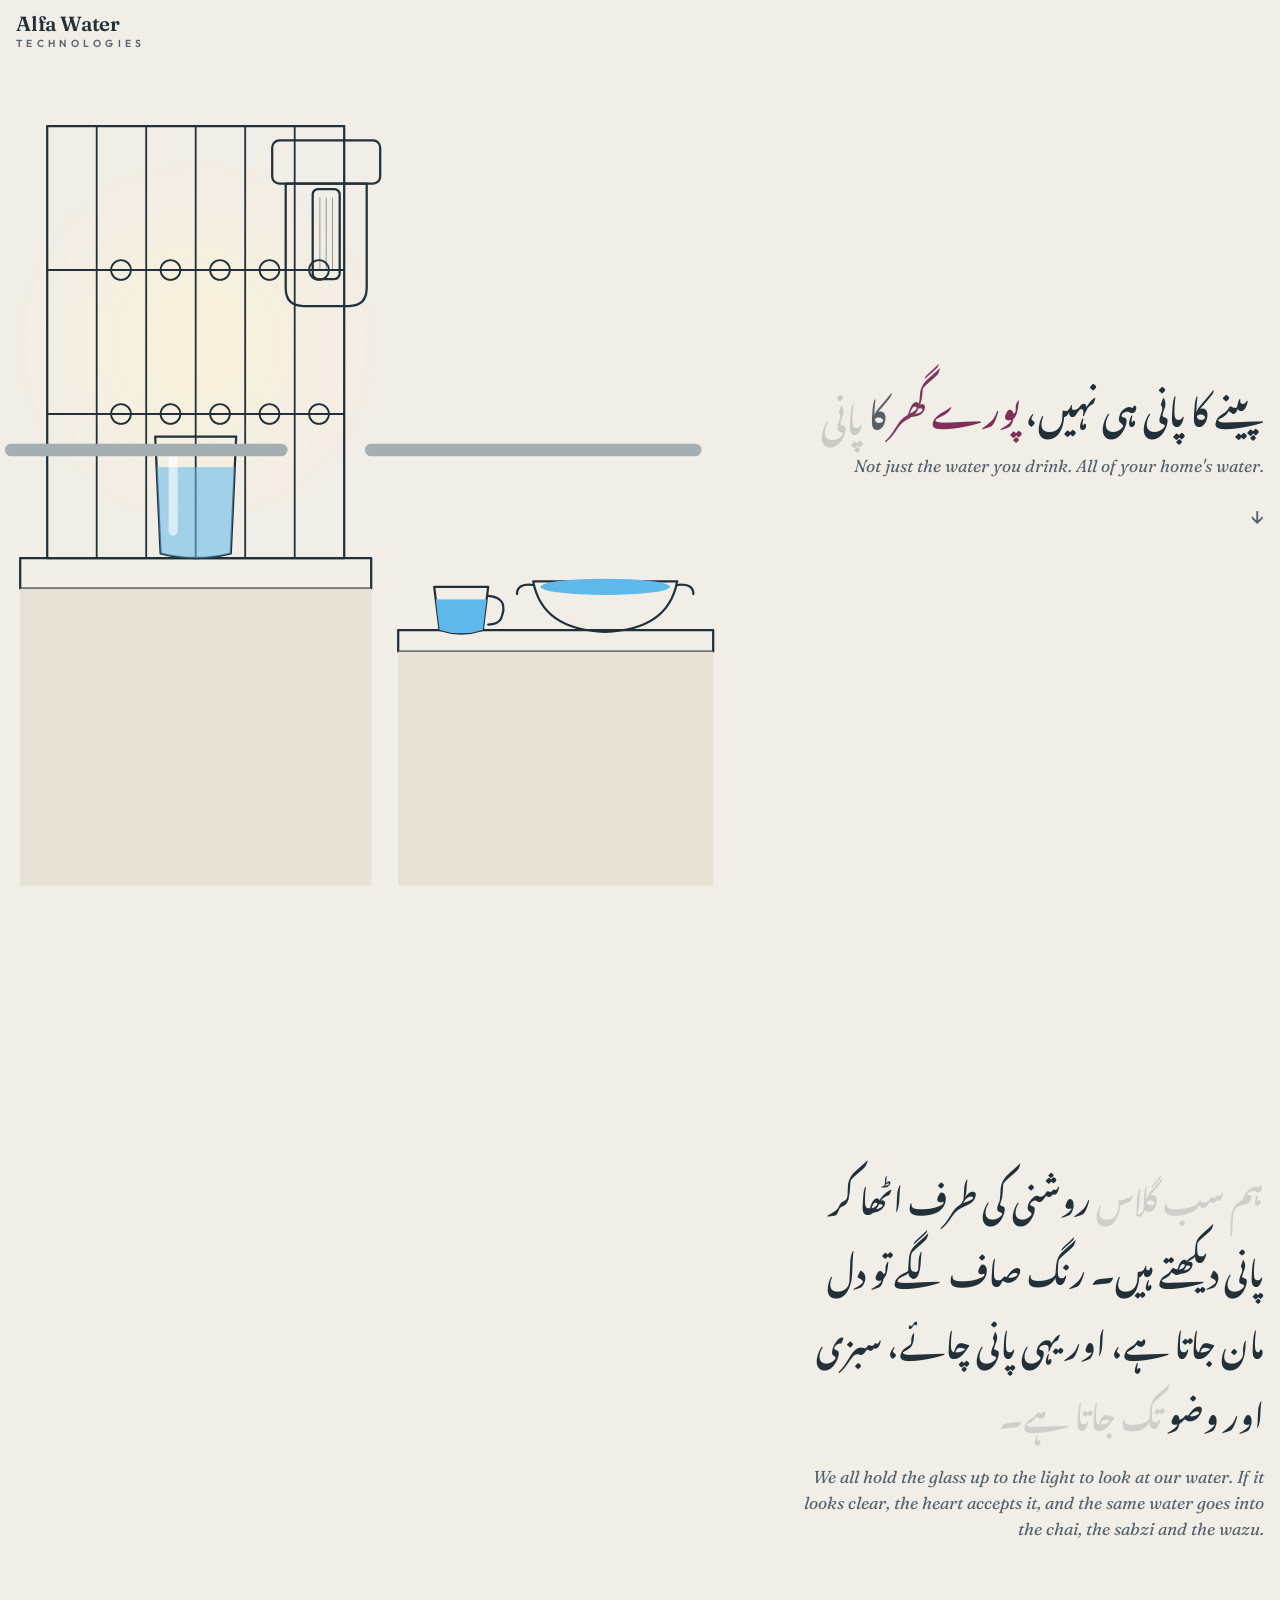
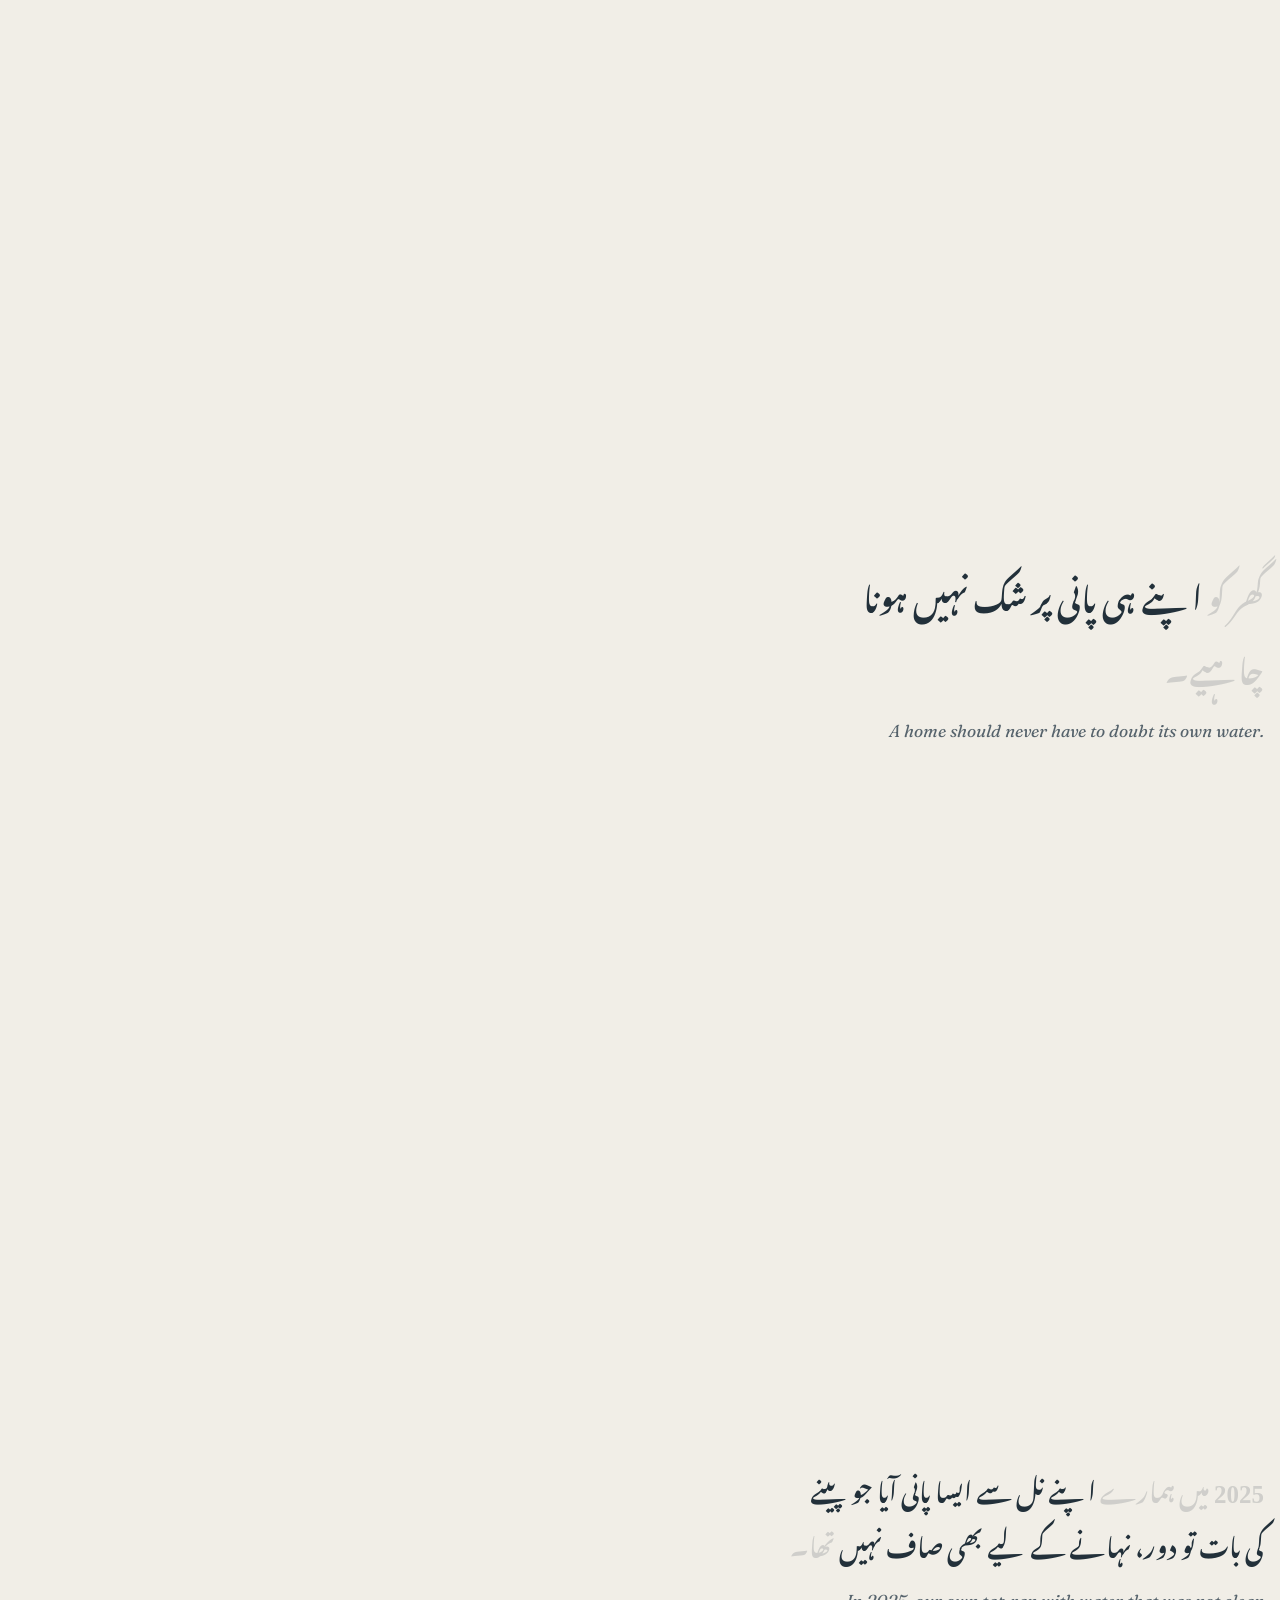
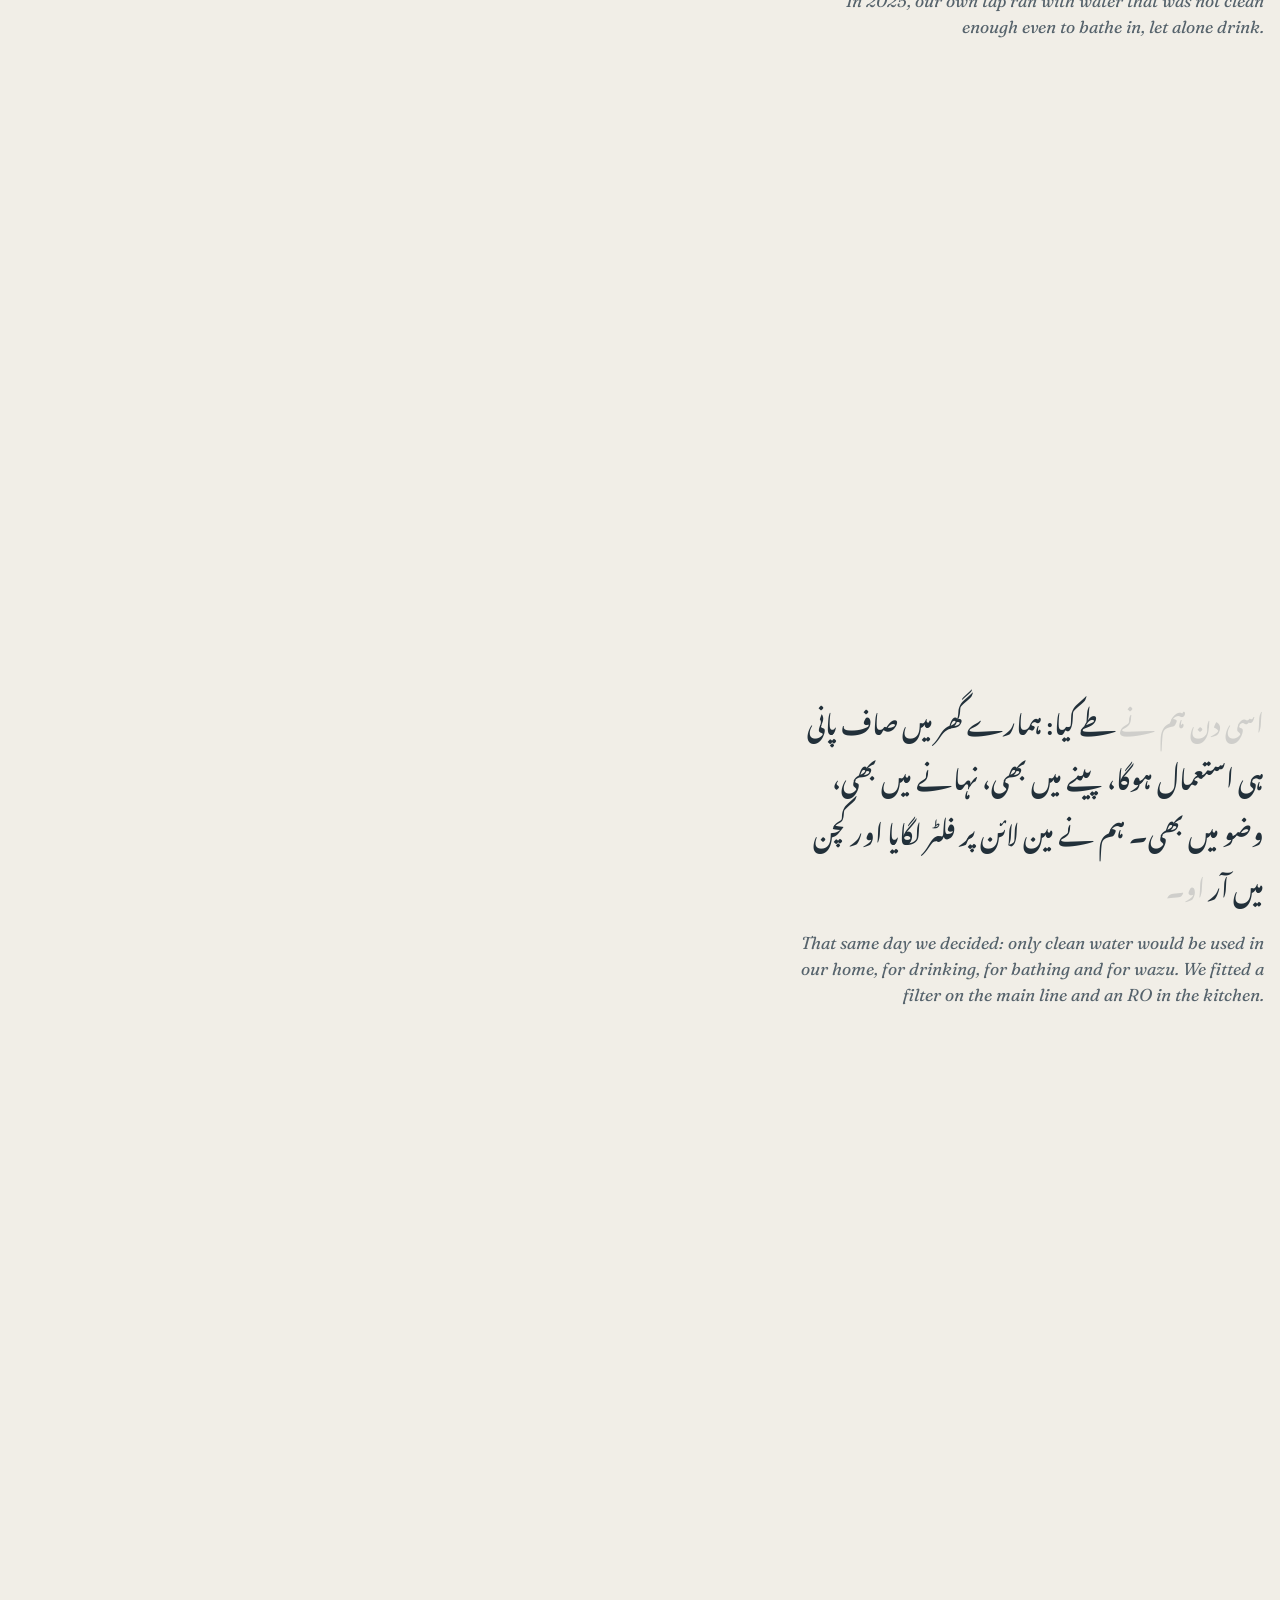
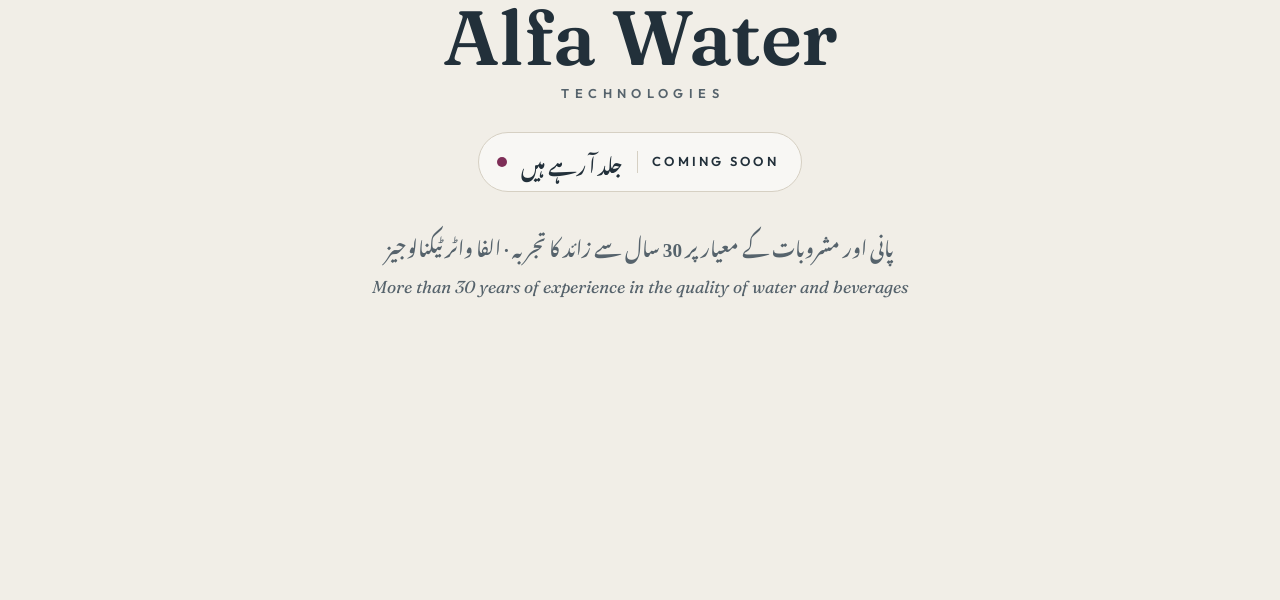
==== commit 65c17120: "website" ====
--- a/index.html
+++ b/index.html
@@ -2,7 +2,7 @@
 <html lang="en">
 <head>
 <meta charset="utf-8">
-<meta name="viewport" content="width=device-width, initial-scale=1">
+<meta name="viewport" content="width=device-width, initial-scale=1, viewport-fit=cover">
 <title>Alfa Water Technologies | Coming soon</title>
 <meta name="description" content="پینے کا پانی ہی نہیں، پورے گھر کا پانی۔ Not just the water you drink. All of your home's water. Coming soon.">
 <meta property="og:type" content="website">
@@ -15,1018 +15,207 @@
 <meta name="twitter:card" content="summary_large_image">
 <link rel="canonical" href="https://www.alfawater.pk/">
 <meta name="theme-color" content="#F1EEE7">
-<script>document.documentElement.className+=" js"</script>
 <link rel="icon" href="favicon.svg" type="image/svg+xml">
 <link rel="preload" href="fonts/nastaliq-600.woff2" as="font" type="font/woff2" crossorigin>
+<script>document.documentElement.classList.add("js")</script>
+<link rel="stylesheet" href="css/base.css">
 <style>
-@font-face{font-family:"Nastaliq";src:url(fonts/nastaliq-600.woff2) format("woff2");font-weight:600;font-style:normal;font-display:swap}
-@font-face{font-family:"Fraunces";src:url(fonts/fraunces-600.woff2) format("woff2");font-weight:600;font-style:normal;font-display:swap}
-@font-face{font-family:"Fraunces";src:url(fonts/fraunces-400-italic.woff2) format("woff2");font-weight:400;font-style:italic;font-display:swap}
-@font-face{font-family:"Outfit";src:url(fonts/outfit-400.woff2) format("woff2");font-weight:400;font-style:normal;font-display:swap}
-@font-face{font-family:"Outfit";src:url(fonts/outfit-600.woff2) format("woff2");font-weight:600;font-style:normal;font-display:swap}
-</style>
-<style>
-/* Layout: the film on top (4:5), the name, tagline and coming soon under it; side by side on wide screens. */
-:root{
-  color-scheme: light;
-  --page:#F1EEE7;     /* chuna, limewash */
-  --ink:#22303A;
-  --ink-soft:#56636C;
-  --key:#7E2E57;      /* phalsa, for the 2 key words (temporary) */
-  --line:#D6D0C3;
-  --film-bg:#1C1A18;
-}
-*{box-sizing:border-box;margin:0;padding:0}
-html,body{min-height:100%}
-body{background:var(--page);color:var(--ink);font-family:"Outfit",system-ui,sans-serif}
-main{min-height:100svh;display:grid;grid-template-columns:minmax(0,1fr) minmax(0,1fr);align-items:center;gap:clamp(20px,4vw,64px);
-  max-width:1280px;margin:0 auto;padding-block:clamp(20px,4vw,48px);
-  padding-left:max(16px,env(safe-area-inset-left,0px));padding-right:max(16px,env(safe-area-inset-right,0px))}
-.film{position:relative;width:min(100%, 560px, calc(54svh * .8));justify-self:center;aspect-ratio:4/5;border-radius:10px;overflow:hidden;background:var(--film-bg);box-shadow:0 18px 50px rgba(34,48,58,.18)}
-.film svg{display:block;width:100%;height:100%}
-.replay{position:absolute;right:10px;bottom:10px;width:38px;height:38px;border-radius:50%;border:0;background:rgba(20,18,16,.55);color:#fff;cursor:pointer;display:grid;place-items:center;opacity:0;visibility:hidden;transition:opacity .6s}
-.replay.on{opacity:1;visibility:visible}
-.replay:focus-visible{outline:2px solid #fff;outline-offset:2px}
-.copy{display:flex;flex-direction:column;align-items:center;text-align:center;gap:clamp(12px,2vw,22px)}
-.name .alfa{font-family:"Fraunces",Georgia,serif;font-weight:600;font-size:clamp(38px,5vw,68px);line-height:1;color:var(--ink);letter-spacing:-.5px}
-.name .tech{display:block;margin-top:8px;font-weight:600;font-size:clamp(11px,1vw,13px);letter-spacing:.42em;text-transform:uppercase;color:var(--ink-soft);padding-left:.42em}
-.rule{width:56px;height:2px;background:var(--line);border-radius:2px}
-.tag{display:flex;flex-direction:column;align-items:center;gap:6px;min-height:clamp(96px,10vw,130px)}
-.urdu{font-family:"Nastaliq",serif;font-weight:600;font-size:clamp(20px,2.6vw,38px);line-height:2.1;color:var(--ink);direction:rtl;white-space:nowrap}
-.urdu .w{display:inline-block;transition:color .8s ease,transform .8s ease}
-.urdu .w.key{color:var(--key)}
-.english{font-family:"Fraunces",Georgia,serif;font-style:italic;font-size:clamp(17px,1.7vw,22px);line-height:1.45;color:var(--ink-soft);transition:opacity 1s ease,transform 1s ease}
-.nb{display:inline-block}
-.soon{display:inline-flex;align-items:center;gap:14px;padding:10px 22px 10px 18px;border-radius:999px;border:1.5px solid var(--line);background:rgba(255,255,255,.5)}
-.soon .dot{width:10px;height:10px;border-radius:50%;background:var(--key);position:relative}
-.soon .dot::after{content:"";position:absolute;inset:-6px;border-radius:50%;border:2px solid var(--key);opacity:0;animation:ping 2.2s ease-out infinite}
-@keyframes ping{0%{opacity:.6;transform:scale(.6)}100%{opacity:0;transform:scale(1.8)}}
-.soon .ur,.soon .en{white-space:nowrap}
-.soon .ur{font-family:"Nastaliq",serif;font-weight:600;font-size:20px;line-height:1.9;color:var(--ink);direction:rtl}
-.soon .en{font-weight:600;font-size:13px;letter-spacing:.24em;text-transform:uppercase;color:var(--ink)}
-.soon .bar{width:1px;height:22px;background:var(--line)}
-.js .tag:not(.on) .w{color:rgba(34,48,58,.10);transform:translateY(6px)}
-.js .tag:not(.on) .english{opacity:0;transform:translateY(8px)}
-.tag.on .w{color:var(--ink)}
-.tag.on .w.key{color:var(--key)}
-@media (max-width:900px){
-  main{grid-template-columns:1fr;gap:12px;padding-block:12px 24px;min-height:auto}
-  .copy{gap:10px}
-  .name .alfa{font-size:34px}
-  .tag{min-height:auto}
-}
-@media (max-width:380px){
-  .soon{gap:10px;padding:8px 16px 8px 14px}
-  .soon .ur{font-size:18px}
-  .soon .en{font-size:12px;letter-spacing:.16em}
-}
-/* film internals */
-.sc{visibility:hidden;opacity:0}
-.sc.first{visibility:visible;opacity:1}
+/* Root page: the glass to the light. Scene layers: #win (window, glass, chai, karahi) then #main (our line, the filter, the homes around). */
+html.js #main{opacity:0}
+.spark{fill:none;stroke:#fff;stroke-width:2;stroke-linecap:round;stroke-dasharray:6 22;opacity:.65;animation:run 1.2s linear infinite}
+@keyframes run{to{stroke-dashoffset:-28}}
+.cue{display:block;margin-top:22px;font-size:22px;color:var(--soft);animation:nudge 2.4s ease-in-out infinite;text-align:right}
+@keyframes nudge{0%,100%{transform:translateY(0)}50%{transform:translateY(7px)}}
+.ur.story{font-size:clamp(18px,1.95vw,26px);line-height:2.2}
+.node{fill:var(--page);stroke:var(--ink);stroke-width:2.5}
+.nodeIn{fill:var(--water)}
+@media (max-width:860px){ .cue{text-align:center} }
 </style>
 </head>
 <body>
-<main>
-  <div class="film">
-    <svg id="film" viewBox="0 0 800 1000" role="img" aria-label="A mother in her Lahore kitchen fills a glass from the tap to cook. Held to the window light, the water is not clear, and she stops. Her water is tested on her own kitchen counter in front of her family. A filter is fitted on the main line and the dirt stays in it. Months later the family sees the rust its cartridge stopped. She holds a new glass to the light; it is clear, she pours it into the karahi, and the family sits together in the kitchen while the wazu tap outside runs clear.">
+<div class="mark" id="mark">Alfa Water<small>TECHNOLOGIES</small></div>
+
+<div class="track" id="track">
+  <div class="stage" aria-hidden="true">
+    <svg id="scene" viewBox="0 0 800 1000" preserveAspectRatio="xMidYMid meet" role="img" aria-label="A glass of tap water on a window sill, held up to the light. The water goes on to the chai and the sabzi. A line coming into a home turns rust, a filter on it makes it run clear, and the clear line carries on into the home.">
       <defs>
-        <!-- floral wall tile -->
-        <pattern id="tile" width="56" height="56" patternUnits="userSpaceOnUse">
-          <rect width="56" height="56" fill="#EBE1CD"/>
-          <rect width="56" height="56" fill="none" stroke="#CFC2A8" stroke-width="1.4"/>
-          <g transform="translate(28 28)" opacity=".9">
-            <ellipse rx="5" ry="11" fill="#D59A92"/><ellipse rx="11" ry="5" fill="#D59A92"/>
-            <ellipse rx="3" ry="7" fill="#B9706A" transform="rotate(45)"/><ellipse rx="3" ry="7" fill="#B9706A" transform="rotate(-45)"/>
-            <circle r="3" fill="#C9A645"/>
+        <radialGradient id="g" cx=".5" cy=".5" r=".5"><stop offset="0" stop-color="#FFF4D0" stop-opacity=".95"/><stop offset="1" stop-color="#FFF4D0" stop-opacity="0"/></radialGradient>
+        <clipPath id="glassClip"><path d="M-45 0 L45 0 L39 130 Q0 140 -39 130 Z"/></clipPath>
+      </defs>
+
+      <g id="win">
+        <circle id="glow" cx="205" cy="380" r="210" fill="url(#g)"/>
+        <rect x="40" y="140" width="330" height="480" fill="var(--sun)" class="out"/>
+        <g class="out" style="stroke-width:2">
+          <path d="M95 140V620M150 140V620M205 140V620M260 140V620M315 140V620"/>
+          <path d="M40 300H370M40 460H370"/>
+          <circle cx="122" cy="300" r="11"/><circle cx="177" cy="300" r="11"/><circle cx="232" cy="300" r="11"/><circle cx="287" cy="300" r="11"/><circle cx="342" cy="300" r="11"/>
+          <circle cx="122" cy="460" r="11"/><circle cx="177" cy="460" r="11"/><circle cx="232" cy="460" r="11"/><circle cx="287" cy="460" r="11"/><circle cx="342" cy="460" r="11"/>
+        </g>
+        <rect x="10" y="620" width="390" height="34" fill="var(--line)" class="out"/>
+        <rect x="10" y="654" width="390" height="330" fill="#E6E1D4"/>
+        <rect x="430" y="700" width="350" height="24" fill="#D9D3C5" class="out"/>
+        <rect x="430" y="724" width="350" height="260" fill="#E6E1D4"/>
+
+        <!-- chai cup -->
+        <g transform="translate(500 652)">
+          <clipPath id="cupClip"><path d="M-30 0 H30 L24 48 Q0 56 -24 48 Z"/></clipPath>
+          <path d="M30 10 q24 2 14 26 q-4 6 -14 6" class="out" fill="none"/>
+          <path d="M-30 0 H30 L24 48 Q0 56 -24 48 Z" fill="#fff" class="out"/>
+          <rect id="cupW" x="-30" y="14" width="60" height="44" fill="var(--water)" opacity="0" clip-path="url(#cupClip)"/>
+        </g>
+        <!-- karahi -->
+        <g transform="translate(660 646)">
+          <path d="M-80 0 H80 Q70 54 0 56 Q-70 54 -80 0 Z" fill="#2E3A42" class="out"/>
+          <path d="M-80 4 q-18 -2 -18 10 M80 4 q18 -2 18 10" class="out" fill="none"/>
+          <ellipse id="karW" cx="0" cy="6" rx="72" ry="9" fill="var(--water)" opacity="0"/>
+          <g id="stm" opacity="0" class="out" style="stroke:#9AA5AB;stroke-width:3">
+            <path class="stmp" d="M-30 -10 q-10 -20 0 -40"/><path class="stmp" d="M0 -10 q-10 -20 0 -40"/><path class="stmp" d="M30 -10 q-10 -20 0 -40"/>
           </g>
-          <g fill="#A9A256" opacity=".7"><circle cx="0" cy="0" r="4"/><circle cx="56" cy="0" r="4"/><circle cx="0" cy="56" r="4"/><circle cx="56" cy="56" r="4"/></g>
-        </pattern>
-        <pattern id="tileS" width="28" height="28" patternUnits="userSpaceOnUse">
-          <rect width="28" height="28" fill="#EBE1CD"/><rect width="28" height="28" fill="none" stroke="#CFC2A8" stroke-width="1"/>
-          <g transform="translate(14 14)"><ellipse rx="2.5" ry="5.5" fill="#D59A92"/><ellipse rx="5.5" ry="2.5" fill="#D59A92"/><circle r="1.5" fill="#C9A645"/></g>
-        </pattern>
-        <!-- her lawn print: haldi ground, small rani, teal and green flowers -->
-        <pattern id="lawn" width="36" height="36" patternUnits="userSpaceOnUse">
-          <rect width="36" height="36" fill="#E7B23C"/>
-          <g transform="translate(9 9)"><circle r="4" fill="#C2306E"/><circle r="1.6" fill="#F6E3A8"/></g>
-          <g transform="translate(27 26)"><circle r="3.4" fill="#1F8A8A"/><circle r="1.3" fill="#F6E3A8"/></g>
-          <path d="M24 8 q4 -4 8 0 q-4 4 -8 0z" fill="#5E8C3A"/>
-          <path d="M6 26 q3 -3 6 0 q-3 3 -6 0z" fill="#5E8C3A"/>
-          <circle cx="18" cy="18" r="1.4" fill="#2F3B6B"/>
-        </pattern>
-        <pattern id="dup" width="22" height="22" patternUnits="userSpaceOnUse">
-          <rect width="22" height="22" fill="#C2306E"/>
-          <circle cx="5" cy="5" r="1.8" fill="#F2C24B"/><circle cx="16" cy="15" r="1.5" fill="#F7E7EE"/><circle cx="16" cy="4" r="1" fill="#F2C24B"/>
-        </pattern>
-        <pattern id="khaki" width="10" height="10" patternUnits="userSpaceOnUse"><rect width="10" height="10" fill="#8D8670"/><path d="M0 10 L10 0" stroke="#847D67" stroke-width="1"/></pattern>
-        <!-- light and water -->
-        <linearGradient id="winLight" x1="0" y1="0" x2="0" y2="1"><stop offset="0" stop-color="#FFF7E2"/><stop offset="1" stop-color="#FFE3A3"/></linearGradient>
-        <radialGradient id="glow" cx=".5" cy=".5" r=".5"><stop offset="0" stop-color="#FFF4D0" stop-opacity=".9"/><stop offset="1" stop-color="#FFF4D0" stop-opacity="0"/></radialGradient>
-        <linearGradient id="steel" x1="0" y1="0" x2="1" y2="0"><stop offset="0" stop-color="#7E8684"/><stop offset=".35" stop-color="#E9EDE9"/><stop offset=".6" stop-color="#B5BCB9"/><stop offset="1" stop-color="#6E7573"/></linearGradient>
-        <linearGradient id="steelV" x1="0" y1="0" x2="0" y2="1"><stop offset="0" stop-color="#E9EDE9"/><stop offset="1" stop-color="#8A918F"/></linearGradient>
-        <linearGradient id="wood" x1="0" y1="0" x2="0" y2="1"><stop offset="0" stop-color="#7A5539"/><stop offset="1" stop-color="#5A3D29"/></linearGradient>
-        <linearGradient id="skin" x1="0" y1="0" x2="1" y2="0"><stop offset="0" stop-color="#E2B089"/><stop offset="1" stop-color="#A9744F"/></linearGradient>
-        <linearGradient id="faceShade" x1="0" y1="0" x2="1" y2="0"><stop offset="0" stop-color="#E7B98F"/><stop offset=".45" stop-color="#C48C63"/><stop offset="1" stop-color="#8E5E44"/></linearGradient>
-        <linearGradient id="dirty" x1="0" y1="0" x2="0" y2="1"><stop offset="0" stop-color="#E9C08A" stop-opacity=".55"/><stop offset="1" stop-color="#B9773A" stop-opacity=".78"/></linearGradient>
-        <linearGradient id="clear" x1="0" y1="0" x2="0" y2="1"><stop offset="0" stop-color="#D9F3FF" stop-opacity=".6"/><stop offset=".5" stop-color="#9ED9F7" stop-opacity=".7"/><stop offset="1" stop-color="#5FB8EA" stop-opacity=".8"/></linearGradient>
-        <linearGradient id="crystal" x1="0" y1="0" x2="1" y2="0"><stop offset="0" stop-color="#6CC3F0"/><stop offset=".45" stop-color="#C9EEFF"/><stop offset="1" stop-color="#7FCDF4"/></linearGradient>
-        <linearGradient id="rust" x1="0" y1="0" x2="0" y2="1"><stop offset="0" stop-color="#C98A45"/><stop offset=".35" stop-color="#B8742F"/><stop offset=".75" stop-color="#A3642A"/><stop offset="1" stop-color="#8D5822"/></linearGradient>
-        <linearGradient id="wall" x1="0" y1="0" x2="0" y2="1"><stop offset="0" stop-color="#ECE8DD"/><stop offset="1" stop-color="#D9D3C4"/></linearGradient>
-        <linearGradient id="stone" x1="0" y1="0" x2="0" y2="1"><stop offset="0" stop-color="#BDB6A7"/><stop offset="1" stop-color="#A39B8B"/></linearGradient>
-        <filter id="soft" x="-20%" y="-20%" width="140%" height="140%"><feGaussianBlur stdDeviation="6"/></filter>
-        <filter id="soft2" x="-20%" y="-20%" width="140%" height="140%"><feGaussianBlur stdDeviation="2.2"/></filter>
-        <filter id="grain" x="0" y="0" width="100%" height="100%">
-          <feTurbulence type="fractalNoise" baseFrequency=".9" numOctaves="2" seed="7" result="n"/>
-          <feColorMatrix type="saturate" values="0" in="n" result="g"/>
-          <feComponentTransfer in="g"><feFuncA type="table" tableValues="0 .07"/></feComponentTransfer>
-        </filter>
-        <clipPath id="frame"><rect width="800" height="1000"/></clipPath>
-        <!-- glass shape, centred on (0,0) top centre -->
-        <clipPath id="glassClip"><path d="M-40 0 L40 0 L35 120 Q0 128 -35 120 Z"/></clipPath>
-        <clipPath id="glassClipW"><path d="M-40 0 L40 0 L35 120 Q0 128 -35 120 Z"/></clipPath>
-        <clipPath id="bowlClip"><path d="M-62 0 L62 0 L58 230 Q0 248 -58 230 Z"/></clipPath>
-        <clipPath id="tubeClip"><rect x="-8" y="0" width="16" height="70" rx="8"/></clipPath>
-      </defs>
-
-      <g clip-path="url(#frame)">
-        <rect width="800" height="1000" fill="#1C1A18"/>
-
-        <!-- ============ SCENE K: the kitchen (open, nal, stove) ============ -->
-        <g id="K" class="sc first"><g id="Kcam">
-          <rect width="800" height="640" fill="url(#tile)"/>
-          <!-- shelves top right -->
-          <g id="shelves">
-            <rect x="470" y="150" width="330" height="10" fill="#8A6A4C"/>
-            <rect x="470" y="262" width="330" height="10" fill="#8A6A4C"/>
-            <g transform="translate(490 98)"><rect width="56" height="52" rx="6" fill="url(#steel)"/><rect y="-6" width="56" height="8" rx="3" fill="#C9CFCC"/></g>
-            <g transform="translate(560 112)"><rect width="44" height="38" rx="5" fill="url(#steel)"/></g>
-            <g transform="translate(616 84)"><ellipse cx="34" cy="34" rx="34" ry="34" fill="url(#steel)" opacity=".9"/><ellipse cx="34" cy="34" rx="24" ry="24" fill="none" stroke="#9AA19F" stroke-width="2"/></g>
-            <g transform="translate(694 100)"><rect width="50" height="50" rx="6" fill="url(#steel)"/></g>
-            <g id="jars" transform="translate(484 210)">
-              <g><rect width="30" height="52" rx="5" fill="#F4EFE4" opacity=".9"/><rect y="20" width="30" height="32" rx="4" fill="#C7861C"/><rect y="-6" width="30" height="9" rx="3" fill="#2F3B6B"/></g>
-              <g transform="translate(40 0)"><rect width="30" height="52" rx="5" fill="#F4EFE4" opacity=".9"/><rect y="16" width="30" height="36" rx="4" fill="#8E2F23"/><rect y="-6" width="30" height="9" rx="3" fill="#1F8A8A"/></g>
-              <g transform="translate(80 0)"><rect width="30" height="52" rx="5" fill="#F4EFE4" opacity=".9"/><rect y="24" width="30" height="28" rx="4" fill="#E7D9B5"/><rect y="-6" width="30" height="9" rx="3" fill="#C9A645"/></g>
-              <g transform="translate(120 0)"><rect width="30" height="52" rx="5" fill="#F4EFE4" opacity=".9"/><rect y="22" width="30" height="30" rx="4" fill="#556B2F"/><rect y="-6" width="30" height="9" rx="3" fill="#C2306E"/></g>
-              <g transform="translate(166 -8)"><rect width="70" height="60" rx="8" fill="url(#steel)"/></g>
-              <g transform="translate(250 0)"><rect width="40" height="52" rx="6" fill="url(#steel)"/></g>
-            </g>
-          </g>
-          <!-- window -->
-          <g id="Kwin">
-            <rect x="40" y="70" width="360" height="352" fill="url(#winLight)"/>
-            <g filter="url(#soft)" opacity=".55"><ellipse cx="130" cy="150" rx="90" ry="40" fill="#8FA36A"/><ellipse cx="320" cy="120" rx="70" ry="34" fill="#9DB27A"/><rect x="40" y="300" width="360" height="122" fill="#E5D4B2"/></g>
-            <g id="Kgrill" stroke="#3B393A" stroke-width="5"></g>
-            <rect x="40" y="70" width="360" height="352" fill="none" stroke="#E2D8C2" stroke-width="16"/>
-            <rect x="30" y="420" width="380" height="18" rx="3" fill="#E7DDC8"/>
-          </g>
-          <!-- light shaft -->
-          <path id="Kshaft" d="M400 90 L800 360 L800 640 L410 430 Z" fill="#FFE9B8" opacity=".14"/>
-          <!-- counter -->
-          <path d="M0 600 L800 600 L800 690 L0 690 Z" fill="#E9E3D6"/>
-          <rect x="0" y="686" width="800" height="12" fill="#CFC6B4"/>
-          <rect x="0" y="698" width="800" height="302" fill="url(#wood)"/>
-          <g stroke="#4A3222" stroke-width="3" fill="none"><rect x="22" y="720" width="240" height="270" rx="4"/><rect x="282" y="720" width="240" height="270" rx="4"/><rect x="542" y="720" width="240" height="270" rx="4"/></g>
-          <g fill="#C9A645"><rect x="236" y="830" width="8" height="40" rx="3"/><rect x="300" y="830" width="8" height="40" rx="3"/><rect x="556" y="830" width="8" height="40" rx="3"/></g>
-          <!-- sink -->
-          <path d="M110 612 L340 612 L330 650 L120 650 Z" fill="#9AA19F"/><path d="M118 616 L332 616 L325 645 L125 645 Z" fill="#7A8280"/>
-          <!-- nal: swan neck -->
-          <g id="nal">
-            <rect x="292" y="560" width="16" height="48" rx="5" fill="url(#steel)"/>
-            <path d="M300 566 C300 500 240 488 226 528" stroke="#C9CFCC" stroke-width="12" fill="none" stroke-linecap="round"/>
-            <path d="M300 566 C300 500 240 488 226 528" stroke="#F4F6F3" stroke-width="3" fill="none" stroke-linecap="round" opacity=".8"/>
-            <rect x="218" y="524" width="16" height="10" rx="3" fill="#8A918F"/>
-            <g id="nalKnob" transform="translate(312 578)"><rect x="-4" y="-14" width="8" height="28" rx="3" fill="#B5BCB9"/><rect x="-14" y="-4" width="28" height="8" rx="3" fill="#D7DCD9"/></g>
-          </g>
-          <!-- stream from the nal -->
-          <rect id="Kstream" x="222" y="534" width="8" height="0" rx="4" fill="#D9B47E" opacity=".75"/>
-          <!-- window light through the glass: a beam, and the patch it makes on the counter -->
-          <g id="patch" opacity="0">
-            <path d="M556 410 L626 392 L700 650 L590 664 Z" fill="#B78A55" opacity=".22"/>
-            <ellipse cx="645" cy="657" rx="62" ry="17" fill="#8E6A45" opacity=".7"/>
-            <g id="patchSpecks" fill="#5E3A14"></g>
-          </g>
-          <g id="patchBright" opacity="0">
-            <path d="M556 410 L626 392 L700 650 L590 664 Z" fill="#FFF3C8" opacity=".5"/>
-            <ellipse cx="645" cy="657" rx="96" ry="30" fill="url(#glow)"/>
-            <ellipse cx="645" cy="657" rx="64" ry="18" fill="#FFFBEA"/>
-            <g stroke="#FFFFFF" stroke-width="3.2" fill="none" id="caustic">
-              <path d="M592 652 q13 -7 26 0 t26 0 t26 0 t26 0"/><path d="M600 664 q13 -6 26 0 t26 0 t26 0"/>
-            </g>
-          </g>
-          <!-- stove + karahi -->
-          <g id="stove">
-            <rect x="560" y="570" width="220" height="40" rx="6" fill="url(#steelV)"/>
-            <rect x="560" y="606" width="220" height="10" fill="#5F6664"/>
-            <g id="knob1" transform="translate(600 590)"><circle r="9" fill="#2B2B2B"/><rect x="-1.5" y="-8" width="3" height="8" fill="#ddd"/></g>
-            <g id="knob2" transform="translate(740 590)"><circle r="9" fill="#2B2B2B"/><rect x="-1.5" y="-8" width="3" height="8" fill="#ddd"/></g>
-            <g id="flame" transform="translate(690 566)">
-              <path d="M-38 4 q4 -14 8 0 q4 -14 8 0 q4 -14 8 0 q4 -14 8 0 q4 -14 8 0 q4 -14 8 0 q4 -14 8 0 q4 -14 8 0 q4 -14 8 0z" fill="#4F86E8"/>
-            </g>
-            <!-- karahi -->
-            <path d="M622 520 L758 520 C752 556 728 572 690 572 C652 572 628 556 622 520 Z" fill="#3E3B38"/>
-            <ellipse cx="690" cy="520" rx="68" ry="12" fill="#2A2725"/>
-            <ellipse id="masala" cx="690" cy="522" rx="58" ry="8" fill="#7E3A1C"/>
-            <ellipse cx="672" cy="520" rx="16" ry="3" fill="#B0602E" opacity=".7"/>
-            <path d="M616 520 q-14 -2 -14 8 q0 6 14 4" fill="none" stroke="#3E3B38" stroke-width="5"/>
-            <path d="M764 520 q14 -2 14 8 q0 6 -14 4" fill="none" stroke="#3E3B38" stroke-width="5"/>
-          </g>
-          <g id="steamK" fill="none" stroke="#FFFFFF" stroke-linecap="round" opacity=".55" stroke-width="7" filter="url(#soft2)">
-            <path class="stm" d="M670 505 q-14 -30 0 -60 t0 -60 t0 -60"/>
-            <path class="stm" d="M700 505 q14 -30 0 -60 t0 -60 t0 -60"/>
-            <path class="stm" d="M688 505 q-10 -26 0 -52 t0 -52"/>
-          </g>
-          <!-- her hand with the glass (moved by the timeline) -->
-          <g id="Kglass" transform="translate(226 548)" opacity="0">
-            <!-- hand wrapping the glass from the right, forearm to the frame edge -->
-            <g id="KhandGroup">
-              <path d="M60 150 C100 190 150 260 210 330 L300 330 C250 250 190 170 120 110 Z" fill="url(#lawn)"/>
-              <path d="M30 40 C52 30 74 40 82 62 L118 120 C124 140 110 160 90 158 L44 120 Z" fill="url(#skin)"/>
-              <g fill="#D6A27A" stroke="#9A6A4A" stroke-width="1">
-                <path d="M30 34 C18 34 6 36 -4 40 C-12 44 -8 54 0 54 C10 52 20 50 34 50 Z"/>
-                <path d="M32 56 C20 58 8 62 -2 68 C-10 72 -6 82 2 82 C12 78 22 74 36 72 Z"/>
-                <path d="M34 78 C22 82 10 88 2 94 C-6 98 0 108 8 106 C18 100 26 96 38 94 Z"/>
-                <path d="M40 98 C30 104 18 110 8 116 C2 120 8 128 14 126 C22 120 30 116 44 114 Z"/>
-              </g>
-              <g id="Kbangles" transform="translate(96 140) rotate(40)">
-                <ellipse rx="22" ry="8" fill="none" stroke="#C2306E" stroke-width="4"/>
-                <ellipse cy="7" rx="22" ry="8" fill="none" stroke="#E7B23C" stroke-width="3.4"/>
-                <ellipse cy="14" rx="22" ry="8" fill="none" stroke="#1F8A8A" stroke-width="4"/>
-              </g>
-            </g>
-                      <g id="KglassBody">
-              <path d="M-40 0 L40 0 L35 120 Q0 128 -35 120 Z" fill="rgba(255,255,255,.25)" stroke="#FFFFFF" stroke-width="2.5"/>
-              <g clip-path="url(#glassClip)">
-                <rect id="KwaterD" x="-45" y="120" width="90" height="0" fill="url(#dirty)"/>
-                <rect id="KwaterC" x="-45" y="120" width="90" height="0" fill="url(#clear)" opacity="0"/>
-                <g id="KglassSpecks" fill="#6D4416"></g>
-                <g stroke="#FFFFFF" stroke-width="1.4" opacity=".35"><path d="M-30 4 L-26 118"/><path d="M-15 4 L-13 122"/><path d="M0 4 L0 124"/><path d="M15 4 L13 122"/><path d="M30 4 L26 118"/></g>
-              </g>
-              <path d="M-32 6 L-27 112" stroke="#FFFFFF" stroke-width="4" opacity=".55" stroke-linecap="round"/>
-            </g>
-</g>
-          <!-- pour stream (for the ending) -->
-          <path id="Kpour" d="M628 458 C632 476 640 496 650 516" stroke="#8ED2F5" stroke-width="14" fill="none" stroke-linecap="round" opacity="0"/><path id="Kpour2" d="M628 460 C632 478 638 496 646 514" stroke="#FFFFFF" stroke-width="3.5" fill="none" stroke-linecap="round" opacity="0"/><g id="splashK" opacity="0" fill="#BFE8FF"><circle cx="640" cy="512" r="4"/><circle cx="664" cy="508" r="3"/><circle cx="654" cy="500" r="2.5"/></g>
-        </g></g>
-
-        <!-- ============ SCENE W: at the window, her profile ============ -->
-        <g id="W" class="sc"><g id="Wcam">
-          <rect width="800" height="1000" fill="#3A3330"/>
-          <rect x="0" y="0" width="560" height="860" fill="url(#winLight)"/>
-          <g filter="url(#soft)" opacity=".5"><ellipse cx="160" cy="180" rx="140" ry="60" fill="#8FA36A"/><ellipse cx="420" cy="120" rx="120" ry="50" fill="#9DB27A"/><rect x="0" y="560" width="560" height="300" fill="#E5D4B2"/></g>
-          <g id="Wgrill" stroke="#3B393A" stroke-width="9"></g>
-          <rect x="0" y="0" width="560" height="860" fill="none" stroke="#E2D8C2" stroke-width="26"/>
-          <rect id="sill" x="-10" y="856" width="600" height="40" rx="4" fill="#E7DDC8"/>
-          <rect x="-10" y="896" width="600" height="104" fill="url(#tile)"/>
-          <!-- grill shadow on the sill (moves to show time) -->
-          <g id="sillShadow" opacity=".22" fill="#3B393A"></g>
-          <!-- her: dupatta, face in profile looking left -->
-          <g id="her">
-            <path d="M536 1000 C532 840 520 680 506 560 C560 538 680 540 800 560 L800 1000 Z" fill="url(#lawn)"/><path d="M506 562 C540 590 600 596 640 578" fill="none" stroke="#C2306E" stroke-width="6"/>
-            <path id="neck" d="M524 474 C530 500 532 530 526 570 L598 574 C592 540 592 510 598 484 Z" fill="#A3714F"/><path d="M528 482 C534 506 536 534 530 566" stroke="#FFE2B0" stroke-width="2" fill="none" opacity=".6"/>
-            <path id="face" d="M520 292 C506 300 500 318 498 336 C496 346 494 352 496 358 C490 372 480 386 470 398 C466 404 470 408 478 409 L488 410 C486 416 488 420 484 424 C480 428 482 432 486 434 C482 438 482 444 488 448 C490 456 486 462 488 468 C492 480 506 488 524 490 L590 486 L604 300 Z" fill="url(#faceShade)"/>
-            <path id="rim" d="M520 292 C506 300 500 318 498 336 C496 346 494 352 496 358 C490 372 480 386 470 398 C466 404 470 408 478 409 L488 410 C486 416 488 420 484 424 C480 428 482 432 486 434 C482 438 482 444 488 448 C490 456 486 462 488 468 C492 480 506 488 524 490" fill="none" stroke="#FFE2B0" stroke-width="3.2" stroke-linecap="round"/>
-            <path d="M518 296 C530 290 560 290 580 300 L572 318 C556 310 536 308 520 312 Z" fill="#1E1512"/>
-            <!-- eye and brow -->
-            <path id="eye" d="M506 362 C512 357 522 357 528 362 C522 366 512 366 506 362 Z" fill="#2A1C16"/>
-            <path id="lid" d="M504 360 C512 353 524 353 531 359" fill="none" stroke="#3A2620" stroke-width="2.4" stroke-linecap="round"/>
-            <path id="brow" d="M502 344 C510 339 522 338 534 341" fill="none" stroke="#24180F" stroke-width="4.5" stroke-linecap="round"/>
-            <path id="mouth" d="M484 434 C488 435 492 434 496 433" fill="none" stroke="#7A3F33" stroke-width="2.2" stroke-linecap="round"/>
-            <!-- dupatta on her head -->
-            <path id="dupatta" d="M512 300 C512 250 560 214 620 214 C700 214 750 270 760 360 C770 470 790 600 800 700 L800 1000 L700 1000 C700 860 650 720 600 640 C590 560 588 480 600 420 C600 360 580 320 540 304 C530 300 520 300 512 300 Z" fill="url(#dup)"/>
-            <path d="M512 300 C512 250 560 214 620 214 C700 214 750 270 760 360" fill="none" stroke="#F2C24B" stroke-width="7"/>
-            <path d="M512 300 C512 250 560 214 620 214" fill="none" stroke="#FFE2B0" stroke-width="2.5" opacity=".9"/>
-          </g>
-          <!-- the glass at the window, held up -->
-          <g id="Wglass" transform="translate(300 300) scale(1.6)">
-            <path d="M-40 0 L40 0 L35 120 Q0 128 -35 120 Z" fill="rgba(255,255,255,.18)" stroke="#FFFFFF" stroke-width="2"/>
-            <g clip-path="url(#glassClipW)">
-              <!-- grill seen through the water -->
-              <g id="WthroughSharp" stroke="#3B393A" stroke-width="4" opacity="0"><path d="M-22 10 L-22 130"/><path d="M14 10 L14 130"/></g>
-              <g id="WthroughBlur" stroke="#3B393A" stroke-width="7" opacity=".35" filter="url(#soft2)"><path d="M-20 30 L-20 130"/><path d="M16 30 L16 130"/></g>
-              <rect id="WwaterD" x="-45" y="20" width="90" height="110" fill="url(#dirty)"/>
-              <rect id="WwaterC" x="-45" y="20" width="90" height="110" fill="url(#clear)" opacity="0"/>
-              <g id="WglassSpecks" fill="#6D4416"></g>
-              <rect id="Wsettle" x="-45" y="114" width="90" height="10" fill="#8D5822" opacity="0"/>
-              <path id="Wshine" d="M-30 26 L-26 116" stroke="#FFFFFF" stroke-width="4" opacity=".5" stroke-linecap="round"/>
-            </g>
-            <path d="M-40 20 L40 20" stroke="#FFFFFF" stroke-width="1.5" opacity=".7"/>
-          </g>
-          <!-- her hand holding the glass at the window -->
-          <g id="Whand">
-            <path d="M378 520 C420 560 470 640 520 760 L600 760 C560 640 500 540 430 470 Z" fill="url(#lawn)"/>
-            <path d="M356 380 C380 372 400 388 404 410 L440 470 C444 494 426 510 406 506 L362 456 Z" fill="#B57E58"/>
-            <g fill="#C48C63" stroke="#8E5E44" stroke-width="1.4">
-              <path d="M358 360 C340 360 318 362 300 368 C290 372 294 386 304 386 C322 384 344 382 362 382 Z"/>
-              <path d="M360 392 C338 394 316 398 298 404 C288 408 292 422 302 420 C322 416 344 412 364 412 Z"/>
-              <path d="M362 422 C340 426 318 432 302 438 C292 442 298 456 308 452 C326 446 346 442 366 440 Z"/>
-            </g>
-            <path d="M356 380 L360 358" stroke="#FFE2B0" stroke-width="2" opacity=".6"/>
-            <g transform="translate(428 492) rotate(48)"><ellipse rx="30" ry="10" fill="none" stroke="#C2306E" stroke-width="5"/><ellipse cy="9" rx="30" ry="10" fill="none" stroke="#E7B23C" stroke-width="4.5"/><ellipse cy="18" rx="30" ry="10" fill="none" stroke="#1F8A8A" stroke-width="5"/></g>
-          </g>
-          <!-- fingers letting go on the sill (sill shot) -->
-          <g id="Wsill" opacity="0">
-            <g id="sillGlass" transform="translate(300 742)">
-              <path d="M-40 0 L40 0 L35 120 Q0 128 -35 120 Z" fill="rgba(255,255,255,.22)" stroke="#FFFFFF" stroke-width="2"/>
-              <g clip-path="url(#glassClip)">
-                <rect x="-45" y="14" width="90" height="116" fill="url(#dirty)"/>
-                <g id="sillSpecks" fill="#6D4416"></g>
-                <rect id="sillSettle" x="-45" y="114" width="90" height="10" fill="#8D5822" opacity="0"/>
-              </g>
-            </g>
-            <g id="sillFingers">
-              <g fill="#C48C63" stroke="#8E5E44" stroke-width="1.4">
-                <path d="M420 770 C390 768 360 770 346 776 C336 780 340 794 350 794 C370 790 396 788 424 790 Z"/>
-                <path d="M424 800 C394 800 366 804 350 810 C340 814 344 828 354 826 C374 822 400 820 428 820 Z"/>
-              </g>
-              <path d="M424 760 L520 740 L560 840 L440 860 Z" fill="#B57E58"/>
-              <path d="M520 740 L640 700 L700 880 L560 900 Z" fill="url(#lawn)"/>
-            </g>
-          </g>
-        </g></g>
-
-        <!-- ============ SCENE T: the test on her counter ============ -->
-        <g id="T" class="sc"><g id="Tcam">
-          <rect width="800" height="420" fill="url(#tile)"/>
-          <path d="M0 420 L800 420 L800 1000 L0 1000 Z" fill="#E9E3D6"/>
-          <path d="M0 420 L800 420" stroke="#CFC6B4" stroke-width="3"/>
-          <ellipse cx="400" cy="560" rx="420" ry="140" fill="#FFF3D6" opacity=".35"/>
-          <!-- kit case -->
-          <g id="kit" transform="translate(60 520)">
-            <g id="kitLid" transform="translate(0 0)"><rect x="0" y="-200" width="300" height="200" rx="12" fill="#3E4A52"/><rect x="14" y="-186" width="272" height="172" rx="8" fill="#2E3840"/></g>
-            <rect x="0" y="0" width="300" height="130" rx="12" fill="#46535C"/>
-            <rect x="12" y="10" width="276" height="56" rx="6" fill="#2B343A"/>
-            <!-- tubes (soft neutral, already changed) -->
-            <g id="tubes" filter="url(#soft2)">
-              <g transform="translate(40 -40)"><rect x="-9" y="0" width="18" height="76" rx="9" fill="#FFF" opacity=".5"/><rect x="-8" y="30" width="16" height="44" rx="8" fill="#F3E7A8"/></g>
-              <g transform="translate(72 -40)"><rect x="-9" y="0" width="18" height="76" rx="9" fill="#FFF" opacity=".5"/><rect x="-8" y="30" width="16" height="44" rx="8" fill="#E8C37A"/></g>
-              <g transform="translate(104 -40)"><rect x="-9" y="0" width="18" height="76" rx="9" fill="#FFF" opacity=".5"/><rect x="-8" y="30" width="16" height="44" rx="8" fill="#F2C7C9"/></g>
-              <g transform="translate(136 -40)"><rect x="-9" y="0" width="18" height="76" rx="9" fill="#FFF" opacity=".5"/><rect x="-8" y="30" width="16" height="44" rx="8" fill="#F6E9C9"/></g>
-              <g transform="translate(168 -40)"><rect x="-9" y="0" width="18" height="76" rx="9" fill="#FFF" opacity=".5"/><rect x="-8" y="30" width="16" height="44" rx="8" fill="#EBD3B0"/></g>
-              <g transform="translate(200 -40)"><rect x="-9" y="0" width="18" height="76" rx="9" fill="#FFF" opacity=".5"/><rect x="-8" y="30" width="16" height="44" rx="8" fill="#F4DCDD"/></g>
-              <rect x="20" y="20" width="200" height="12" rx="4" fill="#9AA3A8"/>
-            </g>
-            <g id="dropper" transform="translate(104 -120)" opacity="0"><rect x="-5" y="-50" width="10" height="56" rx="4" fill="#E8EDEF"/><rect x="-9" y="-70" width="18" height="24" rx="8" fill="#5C6A73"/><circle id="drop" cy="12" r="4" fill="#E9D9A0"/></g>
-          </g>
-          <!-- her hand that sets the glass down -->
-          <g id="Thand" opacity="0">
-            <path d="M560 760 C600 760 660 800 700 860 L800 860 L800 1000 L660 1000 C620 920 580 860 540 820 Z" fill="url(#lawn)"/>
-            <path d="M508 560 C524 548 548 552 556 570 L590 680 C594 700 580 716 562 714 L520 640 Z" fill="#C48C63"/>
-            <g fill="#C48C63" stroke="#8E5E44" stroke-width="1.2"><path d="M512 574 C500 574 490 578 486 584 C484 590 492 594 498 592 C504 590 510 588 516 588 Z"/><path d="M516 600 C504 602 494 606 490 612 C488 618 496 622 502 620 C508 618 514 616 520 614 Z"/></g>
-            <g transform="translate(572 700) rotate(-60)"><ellipse rx="24" ry="8" fill="none" stroke="#C2306E" stroke-width="4"/><ellipse cy="8" rx="24" ry="8" fill="none" stroke="#E7B23C" stroke-width="3.6"/></g>
-          </g>
-          <!-- her glass in front of the kit -->
-          <g id="Tglass" transform="translate(470 520)">
-            <path d="M-40 0 L40 0 L35 120 Q0 128 -35 120 Z" fill="rgba(255,255,255,.25)" stroke="#FFFFFF" stroke-width="2.5"/>
-            <g clip-path="url(#glassClip)"><rect x="-45" y="18" width="90" height="112" fill="url(#dirty)"/><g id="TglassSpecks" fill="#6D4416"></g></g>
-          </g>
-          <!-- meter with probe -->
-          <g id="meter" transform="translate(600 360)" opacity="0">
-            <rect x="0" y="0" width="92" height="170" rx="16" fill="#E8ECEC"/>
-            <rect x="12" y="16" width="68" height="44" rx="6" fill="#B9D6C8"/>
-            <g filter="url(#soft2)" fill="#33463F" opacity=".7"><rect x="20" y="28" width="12" height="20"/><rect x="36" y="28" width="12" height="20"/><rect x="52" y="28" width="12" height="20"/></g>
-            <circle cx="30" cy="96" r="9" fill="#9AA3A8"/><circle cx="62" cy="96" r="9" fill="#9AA3A8"/>
-            <path d="M46 170 C46 210 -80 170 -130 210" stroke="#3B3B3B" stroke-width="5" fill="none"/>
-          </g>
-          <g id="probe" transform="translate(470 420)" opacity="0"><rect x="-6" y="0" width="12" height="150" rx="5" fill="#2E2E2E"/><rect x="-4" y="140" width="8" height="30" rx="3" fill="#BFC6C6"/></g>
-          <!-- plumber: shirt chest with Alfa, ID card -->
-          <g id="plumber" transform="translate(800 0)">
-            <path d="M-260 0 L0 0 L0 470 L-230 470 C-250 380 -270 200 -260 0 Z" fill="#A7B6C2"/>
-            <path d="M-160 0 L-150 200" stroke="#94A4B0" stroke-width="4"/>
-            <text x="-236" y="236" font-family="Outfit, sans-serif" font-weight="600" font-size="24" fill="#22303A">Alfa</text>
-            <path d="M-120 0 L-150 150 L-90 150 Z" fill="none" stroke="#2F3B6B" stroke-width="4"/>
-            <g transform="translate(-160 150)"><rect width="76" height="104" rx="8" fill="#F7F7F2" stroke="#C9CFCC" stroke-width="2"/><rect x="10" y="12" width="56" height="36" rx="4" fill="#D9DDE0"/><text x="38" y="74" text-anchor="middle" font-family="Outfit, sans-serif" font-weight="600" font-size="15" fill="#22303A">Alfa</text></g>
-            <!-- his hand with a pen -->
-            <g id="pen" transform="translate(-300 760)" opacity="0"><path d="M0 0 L40 -40" stroke="#22303A" stroke-width="7" stroke-linecap="round"/><path d="M20 0 C40 10 80 10 110 0 L120 60 L40 60 Z" fill="#B78A63"/></g>
-          </g>
-          <!-- test card with 8 rows -->
-          <g id="card" transform="translate(250 700)" opacity="0">
-            <rect width="300" height="220" rx="8" fill="#FFFFFF" stroke="#D6D0C3" stroke-width="2"/>
-            <rect x="20" y="18" width="120" height="10" rx="3" fill="#C9CFCC"/>
-            <g id="rows" stroke="#D6D0C3" stroke-width="2"></g>
-            <g id="rowMarks" stroke="#2F3B6B" stroke-width="3" stroke-linecap="round" filter="url(#soft2)"></g>
-          </g>
-          <!-- her hands take the card -->
-          <g id="herHands" opacity="0">
-            <path d="M150 1000 C170 930 200 900 240 890 L270 920 C240 940 220 970 220 1000 Z" fill="url(#lawn)"/>
-            <path d="M240 892 C252 880 270 880 280 890 L282 930 C272 936 256 934 246 926 Z" fill="#C48C63"/>
-            <path d="M650 1000 C630 930 600 900 560 890 L530 920 C560 940 580 970 580 1000 Z" fill="url(#lawn)"/>
-            <path d="M560 892 C548 880 530 880 520 890 L518 930 C528 936 544 934 554 926 Z" fill="#C48C63"/>
-            <g transform="translate(232 930) rotate(-30)"><ellipse rx="22" ry="7" fill="none" stroke="#C2306E" stroke-width="4"/><ellipse cy="7" rx="22" ry="7" fill="none" stroke="#E7B23C" stroke-width="3.4"/></g>
-          </g>
-          <!-- the daughter at the counter, looking at the tubes -->
-          <g id="daughter" transform="translate(0 120)" opacity="0">
-            <path d="M0 1000 L0 760 C30 730 90 720 130 740 C160 760 170 820 170 1000 Z" fill="#E58FB3"/>
-            <g fill="#FFFFFF" opacity=".6"><circle cx="40" cy="820" r="3"/><circle cx="90" cy="860" r="3"/><circle cx="130" cy="800" r="3"/><circle cx="60" cy="920" r="3"/><circle cx="120" cy="940" r="3"/></g>
-            <circle cx="88" cy="660" r="62" fill="#C79469"/>
-            <path d="M28 650 C28 600 60 584 92 584 C126 584 150 604 150 640 C134 624 112 618 96 622 C76 626 50 636 28 650 Z" fill="#2A1C16"/>
-            <path d="M28 650 C24 690 30 720 40 740" stroke="#2A1C16" stroke-width="16" fill="none" stroke-linecap="round"/>
-            <circle cx="138" cy="612" r="8" fill="#C2306E"/>
-            <ellipse cx="116" cy="660" rx="6" ry="7" fill="#2A1C16"/><ellipse cx="146" cy="658" rx="5" ry="6" fill="#2A1C16"/>
-            <circle cx="118" cy="657" r="1.8" fill="#FFF"/><circle cx="147" cy="655" r="1.6" fill="#FFF"/>
-            <path d="M126 690 q8 6 16 0" stroke="#7A3F33" stroke-width="3" fill="none" stroke-linecap="round"/>
-            <ellipse cx="102" cy="682" rx="9" ry="5" fill="#E09A86" opacity=".5"/>
-            <g fill="#C79469"><rect x="150" y="700" width="40" height="24" rx="11"/></g>
-          </g>
-          <!-- husband's khaki sleeve and hand resting on the counter -->
-          <g id="husbandHand" opacity="0">
-            <path d="M800 860 L680 880 L680 940 L800 940 Z" fill="url(#khaki)"/>
-            <path d="M682 880 C660 876 640 884 632 898 C630 912 640 924 656 926 L682 932 Z" fill="#A8774F"/>
-          </g>
-        </g></g>
-
-        <!-- ============ SCENE M: the main line in the side yard ============ -->
-        <g id="M" class="sc"><g id="Mcam">
-          <rect width="800" height="1000" fill="url(#wall)"/>
-          <g opacity=".25" stroke="#BFB7A6" stroke-width="2"><path d="M0 220 H800"/><path d="M0 520 H800"/><path d="M0 820 H800"/></g>
-          <rect x="0" y="900" width="800" height="100" fill="url(#stone)"/>
-          <!-- incoming street line from the ground, filter, outgoing pipe -->
-          <path d="M150 1000 L150 400 C150 372 170 358 200 358 L312 358" stroke="#8A918F" stroke-width="26" fill="none"/>
-          <path d="M488 358 L700 358 C730 358 740 338 740 310 L740 0" stroke="#8A918F" stroke-width="26" fill="none"/>
-          <!-- filter housing -->
-          <g id="housing" transform="translate(400 330)">
-            <rect x="-90" y="0" width="180" height="56" rx="10" fill="#6F7A80"/>
-            <g clip-path="url(#bowlClip)" transform="translate(0 56)">
-              <rect id="bowlWater" x="-70" y="0" width="140" height="260" fill="url(#dirty)" opacity="0"/>
-              <g id="bowlSpecks" fill="#6D4416"></g>
-            </g>
-            <!-- cartridge inside the bowl -->
-            <g transform="translate(0 70)">
-              <rect x="-34" y="0" width="68" height="200" rx="10" fill="#FBFAF6"/>
-              <rect id="haze" x="-34" y="0" width="68" height="200" rx="10" fill="#C9874A" opacity="0"/>
-              <g stroke="#DAD5CA" stroke-width="2"><path d="M-22 10 V190"/><path d="M-11 10 V190"/><path d="M0 10 V190"/><path d="M11 10 V190"/><path d="M22 10 V190"/></g>
-            </g>
-            <path d="M-62 56 L62 56 L58 286 Q0 304 -58 286 Z" fill="rgba(255,255,255,.22)" stroke="#F4F6F3" stroke-width="3"/>
-            <path id="bowlShine" d="M-50 70 L-46 270" stroke="#FFFFFF" stroke-width="6" opacity=".6" stroke-linecap="round"/>
-          </g>
-          <!-- the plumber's hand turns the bowl tight -->
-          <g id="Mhand" opacity="0">
-            <path d="M800 520 L620 560 L620 680 L800 700 Z" fill="#A7B6C2"/>
-            <path d="M622 560 C590 552 560 560 540 580 C530 600 534 640 548 660 C566 676 600 680 626 676 Z" fill="#B78A63"/>
-            <g fill="#B78A63" stroke="#8A6448" stroke-width="1.4"><path d="M544 576 C520 570 494 572 476 584 C470 592 476 600 486 598 C502 592 522 592 540 596 Z"/><path d="M542 602 C516 598 490 602 472 614 C466 622 472 630 482 628 C498 622 520 622 540 624 Z"/><path d="M542 628 C518 626 494 632 478 644 C472 652 478 660 488 656 C504 650 522 650 540 652 Z"/><path d="M546 652 C528 652 510 658 498 668 C494 676 500 682 508 678 C520 672 534 672 548 674 Z"/></g><path d="M560 580 C548 560 536 552 526 556 C520 562 528 572 540 584 Z" fill="#B78A63" stroke="#8A6448" stroke-width="1.4"/>
-          </g>
-          <!-- family shadows on the yard floor -->
-          <g id="shadows" opacity="0" fill="#2E2925">
-            <ellipse cx="560" cy="960" rx="90" ry="16" opacity=".25"/>
-            <path d="M440 1000 C452 930 500 900 556 900 C612 900 652 930 664 1000 Z" opacity=".38"/><path d="M380 1000 C386 950 410 930 440 930 C470 930 492 950 498 1000 Z" opacity=".34"/>
-            <path d="M660 1000 C664 966 680 954 700 954 C720 954 734 966 738 1000 Z" opacity=".34"/>
-          </g>
-        </g></g>
-
-        <!-- ============ SCENE Y: the yard tap / wazu corner ============ -->
-        <g id="Y" class="sc"><g id="Ycam">
-          <rect width="800" height="1000" fill="url(#wall)"/>
-          <rect x="0" y="640" width="800" height="360" fill="url(#stone)"/>
-          <g stroke="#968E7E" stroke-width="2" opacity=".6"><path d="M0 760 H800"/><path d="M0 880 H800"/><path d="M200 640 V760"/><path d="M520 640 V760"/><path d="M90 760 V880"/><path d="M380 760 V880"/><path d="M680 760 V880"/></g>
-          <!-- wet patch -->
-          <ellipse id="wet" cx="330" cy="790" rx="150" ry="40" fill="#8E8778" opacity=".45"/>
-          <!-- the low tap -->
-          <g><rect x="300" y="400" width="20" height="80" fill="#8A918F"/><path d="M310 480 C310 520 330 532 340 540" stroke="#C9CFCC" stroke-width="14" fill="none" stroke-linecap="round"/><rect x="330" y="536" width="20" height="12" rx="3" fill="#8A918F"/><g transform="translate(310 470)"><rect x="-16" y="-5" width="32" height="10" rx="4" fill="#D7DCD9"/></g></g>
-          <!-- clear stream (stone seen through) -->
-          <g id="Ystream">
-            <rect x="333" y="548" width="14" height="236" rx="7" fill="url(#crystal)" opacity=".85"/>
-            <rect x="336" y="548" width="3" height="236" fill="#FFFFFF" opacity=".85"/>
-            <path id="YstreamFlow" d="M340 548 L340 784" stroke="#FFFFFF" stroke-width="2" stroke-dasharray="6 16" opacity=".9"/>
-          </g>
-          <g id="Ydrip" opacity="0"><circle id="drip1" cx="340" cy="560" r="5" fill="#E6F4F9"/></g>
-          <g id="ripples" fill="none" stroke="#F4FBFF" stroke-width="2.4">
-            <ellipse class="rip" cx="340" cy="790" rx="20" ry="6" stroke="#BFE8FF"/><ellipse class="rip" cx="340" cy="790" rx="20" ry="6" stroke="#BFE8FF"/>
-          </g>
-          <g id="Yleaves" opacity="0"></g>
-        </g></g>
-
-        <!-- ============ SCENE B: at the wash basin, cupped hands of crystal clear water ============ -->
-        <g id="B" class="sc"><g id="Bcam">
-          <rect width="800" height="1000" fill="#EEF0EC"/>
-          <g stroke="#D7DBD5" stroke-width="2"><path d="M0 120 H800 M0 240 H800 M0 360 H800 M0 480 H800 M0 600 H800 M0 720 H800 M0 840 H800 M0 960 H800"/><path d="M100 0 V1000 M220 0 V1000 M340 0 V1000 M460 0 V1000 M580 0 V1000 M700 0 V1000"/></g>
-          <!-- mirror -->
-          <rect x="250" y="80" width="300" height="330" rx="14" fill="#C9D6DA" stroke="#9AA19F" stroke-width="8"/>
-          <path d="M290 110 L360 110 L270 380 L262 380 Z" fill="#FFFFFF" opacity=".35"/>
-          <!-- shelf with soap and toothbrush glass -->
-          <rect x="230" y="430" width="340" height="14" rx="4" fill="#B5BCB9"/>
-          <rect x="270" y="404" width="44" height="26" rx="8" fill="#F2C7C9"/>
-          <g transform="translate(500 380)"><rect x="-18" y="0" width="36" height="50" rx="4" fill="#D9F3FF" opacity=".7" stroke="#FFFFFF" stroke-width="2"/><rect x="-8" y="-30" width="5" height="60" rx="2" fill="#1F8A8A"/><rect x="4" y="-24" width="5" height="54" rx="2" fill="#C2306E"/></g>
-          <!-- basin -->
-          <path d="M180 560 L620 560 C612 650 520 700 400 700 C280 700 188 650 180 560 Z" fill="#FBFBF8" stroke="#C9CFCC" stroke-width="3"/>
-          <ellipse cx="400" cy="560" rx="220" ry="26" fill="#E6EAE8"/>
-          <ellipse cx="400" cy="566" rx="196" ry="18" fill="#D8DEDC"/>
-          <rect x="380" y="700" width="40" height="300" fill="#F3F3EF" stroke="#C9CFCC" stroke-width="2"/>
-          <!-- tap -->
-          <rect x="384" y="488" width="32" height="56" rx="8" fill="url(#steel)"/>
-          <path d="M400 500 C400 470 430 466 440 484 L440 498" stroke="#C9CFCC" stroke-width="12" fill="none" stroke-linecap="round"/>
-          <rect x="394" y="470" width="12" height="20" rx="4" fill="#D7DCD9"/>
-          <!-- crystal stream -->
-          <g id="Bstream"><rect x="434" y="498" width="12" height="70" rx="6" fill="url(#crystal)" opacity=".9"/><rect x="437" y="498" width="3" height="70" fill="#FFFFFF" opacity=".9"/></g>
-          <!-- cupped hands under the tap, filling, then lifting to the face -->
-          <g id="Bhands">
-            <path d="M120 1000 C150 880 230 780 300 724 L352 742 C292 792 240 880 210 1000 Z" fill="url(#khaki)"/>
-            <path d="M680 1000 C650 880 570 780 500 724 L448 742 C508 792 560 880 590 1000 Z" fill="url(#khaki)"/>
-            <!-- left hand, palm up, fingers curled at the outer edge -->
-            <path d="M300 726 C286 700 288 664 306 640 C330 614 380 604 436 606 L438 724 C400 742 340 744 300 726 Z" fill="#A8774F"/>
-            <g fill="#B98863" stroke="#7E5A40" stroke-width="1.4">
-              <path d="M306 640 C292 630 290 614 300 608 C310 604 320 614 324 628 Z"/>
-              <path d="M298 664 C282 658 278 642 288 636 C298 632 308 642 310 656 Z"/>
-              <path d="M294 690 C278 686 274 670 284 664 C294 660 304 670 304 684 Z"/>
-              <path d="M300 714 C286 712 282 698 292 692 C302 688 310 698 308 710 Z"/>
-            </g>
-            <path d="M436 606 C420 590 400 586 386 594 C378 600 384 610 398 612 Z" fill="#B98863" stroke="#7E5A40" stroke-width="1.4"/>
-            <!-- right hand -->
-            <path d="M580 726 C594 700 592 664 574 640 C550 614 500 604 444 606 L442 724 C480 742 540 744 580 726 Z" fill="#A8774F"/>
-            <g fill="#B98863" stroke="#7E5A40" stroke-width="1.4">
-              <path d="M574 640 C588 630 590 614 580 608 C570 604 560 614 556 628 Z"/>
-              <path d="M582 664 C598 658 602 642 592 636 C582 632 572 642 570 656 Z"/>
-              <path d="M586 690 C602 686 606 670 596 664 C586 660 576 670 576 684 Z"/>
-              <path d="M580 714 C594 712 598 698 588 692 C578 688 570 698 572 710 Z"/>
-            </g>
-            <path d="M444 606 C460 590 480 586 494 594 C502 600 496 610 482 612 Z" fill="#B98863" stroke="#7E5A40" stroke-width="1.4"/>
-            <path d="M440 606 L440 726" stroke="#7E5A40" stroke-width="2.4"/>
-            <ellipse id="Bpool" cx="440" cy="650" rx="118" ry="26" fill="url(#crystal)" opacity="0"/>
-            <ellipse cx="404" cy="644" rx="34" ry="5" fill="#FFFFFF" opacity=".7" id="BpoolShine"/>
-          </g>
-          <circle id="Bspill" cx="440" cy="736" r="5" fill="#9ED9F7" opacity="0"/>
-          <g id="Bdrops" fill="#9ED9F7" opacity="0"><circle cx="330" cy="760" r="6"/><circle cx="470" cy="790" r="5"/><circle cx="540" cy="770" r="6"/><circle cx="400" cy="820" r="4"/></g>
-        </g></g>
-
-        <!-- ============ SCENE C: months later, the cartridge opened ============ -->
-        <g id="C" class="sc"><g id="Ccam">
-          <rect width="800" height="1000" fill="url(#stone)"/>
-          <g id="leaves"></g>
-          <path d="M80 420 L720 400 L760 860 L50 880 Z" fill="#F1ECE0"/>
-          <path d="M80 420 L720 400" stroke="#E2DACB" stroke-width="3"/>
-          <!-- used cartridge, true to the family's own: end caps, pleats under a thick rust coat -->
-          <g id="used" transform="translate(150 520)">
-            <rect x="18" y="4" width="464" height="102" rx="14" fill="#F4F1EA"/>
-            <rect x="18" y="4" width="464" height="102" rx="14" fill="url(#rust)" opacity=".96"/>
-            <g id="rustTex">
-              <ellipse cx="90" cy="36" rx="34" ry="10" fill="#D29653" opacity=".7"/><ellipse cx="210" cy="70" rx="46" ry="12" fill="#C07A35" opacity=".7"/>
-              <ellipse cx="330" cy="32" rx="40" ry="9" fill="#D29653" opacity=".65"/><ellipse cx="420" cy="74" rx="36" ry="11" fill="#B26E2C" opacity=".7"/>
-              <path d="M40 22 C140 14 260 30 470 18" stroke="#C47E3A" stroke-width="4" fill="none" opacity=".7"/>
-              <g fill="#9A5F26" opacity=".45"><circle cx="150" cy="52" r="3"/><circle cx="270" cy="44" r="2.5"/><circle cx="380" cy="58" r="3"/></g>
-            </g>
-            <g stroke="#7B4819" stroke-width="4" opacity=".7"><path d="M30 20 H472"/><path d="M30 37 H472"/><path d="M30 54 H472"/><path d="M30 71 H472"/><path d="M30 88 H472"/></g><path d="M40 14 L470 14" stroke="#FFFFFF" stroke-width="5" opacity=".28" stroke-linecap="round"/>
-            <rect x="0" y="-8" width="30" height="126" rx="8" fill="#C9C4B8" stroke="#9E988A" stroke-width="2"/><ellipse cx="15" cy="55" rx="7" ry="20" fill="#8E887B"/>
-            <rect x="470" y="-8" width="30" height="126" rx="8" fill="#C9C4B8" stroke="#9E988A" stroke-width="2"/>
-          </g>
-          <!-- new white cartridge, the same shape -->
-          <g id="fresh" transform="translate(150 690)">
-            <rect x="18" y="4" width="464" height="102" rx="14" fill="#FBFAF6"/>
-            <g stroke="#DAD5CA" stroke-width="2"><path d="M30 18 H470"/><path d="M30 34 H470"/><path d="M30 50 H470"/><path d="M30 66 H470"/><path d="M30 82 H470"/><path d="M30 96 H470"/></g>
-            <rect x="0" y="-8" width="30" height="126" rx="8" fill="#C9C4B8" stroke="#9E988A" stroke-width="2"/><ellipse cx="15" cy="55" rx="7" ry="20" fill="#8E887B"/>
-            <rect x="470" y="-8" width="30" height="126" rx="8" fill="#C9C4B8" stroke="#9E988A" stroke-width="2"/>
-          </g>
-          <!-- his hands turning the used one -->
-          <g id="Chands"><path d="M660 470 C700 470 740 500 760 540 L800 540 L800 640 L700 640 C680 600 660 560 650 520 Z" fill="#B78A63"/><path d="M760 520 L800 500 L800 680 L740 660 Z" fill="#A7B6C2"/></g>
-          <!-- the daughter's hand holding her mother's dupatta, the light shawl -->
-          <g id="Cdup"><path d="M0 0 L260 0 C230 80 160 160 60 220 L0 240 Z" fill="url(#dup)"/><path d="M60 220 L0 240" stroke="#F2C24B" stroke-width="7"/><path d="M200 0 C190 60 150 120 90 170" stroke="#E9DFC9" stroke-width="40" opacity=".55" fill="none"/></g>
-          <g id="CherHand" opacity="0"><path d="M0 330 L120 380 L150 470 L0 470 Z" fill="url(#lawn)"/><path d="M120 380 C150 380 180 400 196 430 C204 446 198 462 182 464 L150 470 Z" fill="#C48C63"/><g fill="#C48C63" stroke="#8E5E44" stroke-width="1.2"><path d="M186 432 C206 436 226 444 238 456 C242 464 234 470 226 466 C214 458 200 452 186 450 Z"/><path d="M184 452 C204 458 222 468 232 480 C236 488 228 494 220 488 C210 478 196 470 182 466 Z"/></g><g transform="translate(130 420) rotate(70)"><ellipse rx="22" ry="7" fill="none" stroke="#C2306E" stroke-width="4"/><ellipse cy="7" rx="22" ry="7" fill="none" stroke="#E7B23C" stroke-width="3.4"/></g></g>
-          <g id="ChusHand" opacity="0"><path d="M800 300 L690 330 L700 400 L800 390 Z" fill="url(#khaki)"/><path d="M692 332 C670 330 650 340 644 356 C642 370 652 382 668 382 L700 398 Z" fill="#A8774F"/></g>
-          <g id="CkidHand"><rect x="130" y="150" width="40" height="28" rx="12" fill="#C79469"/><path d="M150 178 L160 300 L210 300 L190 170 Z" fill="#7D9BB0"/></g>
-        </g></g>
-
-        <!-- ============ SCENE F: the ending, the family in the kitchen ============ -->
-        <g id="F" class="sc"><g id="Fcam">
-          <rect width="800" height="1000" fill="url(#tile)"/>
-          <!-- open door to the yard (upper right): the wazu corner -->
-          <g id="Fdoor">
-            <rect x="470" y="30" width="300" height="560" fill="#F3EFE4"/>
-            <rect x="470" y="440" width="300" height="150" fill="url(#stone)"/>
-            <rect x="566" y="190" width="120" height="140" rx="8" fill="#C9D6DA" stroke="#9AA19F" stroke-width="5"/>
-            <path d="M582 204 L612 204 L574 316 L570 316 Z" fill="#FFFFFF" opacity=".35"/>
-            <path d="M548 372 L704 372 C700 410 668 430 626 430 C584 430 552 410 548 372 Z" fill="#FBFBF8" stroke="#C9CFCC" stroke-width="2"/>
-            <ellipse cx="626" cy="372" rx="78" ry="10" fill="#E2E6E4"/>
-            <rect x="616" y="430" width="20" height="110" fill="#F3F3EF" stroke="#C9CFCC" stroke-width="1.5"/>
-            <rect x="618" y="336" width="16" height="30" rx="5" fill="#C9CFCC"/>
-            <path d="M626 342 C626 330 642 328 646 338 L646 346" stroke="#C9CFCC" stroke-width="7" fill="none" stroke-linecap="round"/>
-            <g id="Fstream"><rect x="642" y="346" width="8" height="30" rx="4" fill="url(#crystal)" opacity=".9"/><rect x="644" y="346" width="2" height="30" fill="#fff" opacity=".9"/></g>
-            <circle id="Fdrip" cx="646" cy="350" r="5" fill="#9ED9F7" opacity="0"/>
-            <ellipse id="Fsplash" cx="646" cy="376" rx="6" ry="2" fill="none" stroke="#BFE8FF" stroke-width="2" opacity="0"/>
-            <rect x="560" y="440" width="40" height="12" rx="3" fill="#F2C7C9"/>
-            <rect x="460" y="20" width="320" height="580" fill="none" stroke="#7A5539" stroke-width="20"/>
-            <path d="M780 30 L800 20 L800 610 L780 600 Z" fill="#8A6A4C"/>
-          </g>
-          <!-- counter along the left, stove, karahi -->
-          <path d="M0 560 L470 560 L470 640 L0 640 Z" fill="#E9E3D6"/>
-          <rect x="0" y="640" width="470" height="360" fill="url(#wood)"/>
-          <rect x="40" y="520" width="200" height="40" rx="6" fill="url(#steelV)"/>
-          <path d="M80 490 L200 490 C196 520 174 532 140 532 C106 532 84 520 80 490 Z" fill="#3E3B38"/>
-          <ellipse cx="140" cy="490" rx="60" ry="10" fill="#7E3A1C"/>
-          <g id="steamF" fill="none" stroke="#FFFFFF" stroke-linecap="round" opacity=".5" stroke-width="7" filter="url(#soft2)">
-            <path class="stm" d="M126 478 q-12 -26 0 -52 t0 -52"/><path class="stm" d="M154 478 q12 -26 0 -52 t0 -52"/>
-          </g>
-          <!-- her at the stove (back three-quarter), stirring -->
-          <g id="Fher">
-            <path d="M214 1000 C208 880 214 770 232 700 C246 650 276 622 318 616 C360 622 392 650 404 700 C420 780 428 880 428 1000 Z" fill="url(#lawn)"/>
-            <path id="Farm" d="M250 650 C226 610 206 572 190 536" stroke="url(#lawn)" stroke-width="30" fill="none" stroke-linecap="round"/>
-            <path d="M190 536 C184 526 180 516 178 508" stroke="#C48C63" stroke-width="15" fill="none" stroke-linecap="round"/>
-            <path id="Fspoon" d="M178 508 L156 482" stroke="#9AA19F" stroke-width="5" stroke-linecap="round"/>
-            <path d="M264 478 C262 430 296 398 334 400 C374 404 398 438 396 486 C396 540 404 590 412 640 C392 660 360 668 330 664 C300 660 276 650 262 636 C258 600 260 540 264 478 Z" fill="url(#dup)"/>
-            <path d="M264 478 C262 430 296 398 334 400 C374 404 398 438 396 486 C394 540 404 600 420 680" fill="none" stroke="#F2C24B" stroke-width="6"/>
-            <path d="M268 474 C262 504 266 530 280 544 C292 554 308 552 316 538 C310 514 308 490 310 466 C300 456 280 458 268 474 Z" fill="#C48C63"/><path d="M276 500 q5 -3 10 0" stroke="#2A1C16" stroke-width="2.4" fill="none" stroke-linecap="round"/><path d="M272 490 q6 -3 13 -1" stroke="#2A1C16" stroke-width="2" fill="none"/>
-            <path d="M276 522 C281 526 287 526 292 522" stroke="#7A3F33" stroke-width="2.2" fill="none" stroke-linecap="round"/>
-          </g>
-          <!-- daughter at the far end of the counter (lower left), smiling at the sizzle, turned to her mother -->
-          <g id="Fdaughter">
-            <path d="M30 1000 C30 900 50 846 98 836 C146 846 166 900 166 1000 Z" fill="#E58FB3"/>
-            <g fill="#FFFFFF" opacity=".6"><circle cx="70" cy="900" r="3"/><circle cx="120" cy="930" r="3"/><circle cx="96" cy="970" r="3"/></g>
-            <circle cx="98" cy="790" r="42" fill="#C79469"/>
-            <path d="M56 784 C56 744 80 730 100 730 C124 730 140 748 140 778 C124 764 110 758 98 760 C84 762 68 772 56 784 Z" fill="#2A1C16"/>
-            <path d="M58 784 C54 812 58 830 66 842" stroke="#2A1C16" stroke-width="12" fill="none" stroke-linecap="round"/>
-            <circle cx="132" cy="756" r="7" fill="#C2306E"/>
-            <ellipse cx="114" cy="792" rx="4" ry="5" fill="#2A1C16"/><ellipse cx="134" cy="790" rx="3.5" ry="4.5" fill="#2A1C16"/>
-            <path d="M112 812 q9 7 18 0" stroke="#7A3F33" stroke-width="2.6" fill="none" stroke-linecap="round"/>
-          </g>
-          <!-- husband on the wooden chair by the door (lower right), her shawl on its back -->
-          <g id="Fhusband">
-            <rect x="520" y="600" width="16" height="200" fill="#5A3D29"/><rect x="700" y="600" width="16" height="200" fill="#5A3D29"/>
-            <path d="M520 610 L716 610 L716 650 L520 650 Z" fill="#7A5539"/>
-            <path d="M524 606 C540 660 560 700 586 720 L600 690 C612 720 630 730 650 726 C670 700 690 650 712 606 Z" fill="#A2547E"/><path d="M586 720 l-4 14 M600 724 l-2 14 M614 728 l0 14 M628 728 l2 14 M642 726 l3 14" stroke="#A2547E" stroke-width="2"/>
-            <path d="M540 790 L720 790 L720 820 L540 820 Z" fill="#7A5539"/>
-            <rect x="548" y="820" width="14" height="180" fill="#5A3D29"/><rect x="700" y="820" width="14" height="180" fill="#5A3D29"/>
-            <path d="M560 800 C560 700 590 640 630 630 C680 630 700 700 700 800 Z" fill="url(#khaki)"/>
-            <path d="M560 790 L470 800 L462 980 L500 980 L520 840 L600 820 Z" fill="url(#khaki)"/>
-            <path d="M600 800 L520 812 L510 980 L548 980 L566 850 L640 820 Z" fill="#847D67"/>
-            <ellipse cx="480" cy="986" rx="22" ry="10" fill="#D8D2C4"/><ellipse cx="528" cy="986" rx="22" ry="10" fill="#D8D2C4"/>
-            <circle cx="628" cy="590" r="40" fill="#A8774F"/>
-            <path d="M590 588 C590 552 610 540 630 540 C652 540 670 556 668 584 C654 572 640 566 628 568 C612 570 600 578 590 588 Z" fill="#1E1512"/>
-            <path d="M592 604 C598 624 620 630 640 627 C656 624 664 612 666 600" fill="#5A4436" opacity=".35"/><path d="M601 604 q7 -2 14 0" stroke="#3A2A22" stroke-width="2.4" fill="none" stroke-linecap="round"/><path d="M601 613 q7 5 14 0" stroke="#7A3F33" stroke-width="2.4" fill="none" stroke-linecap="round"/>
-            <path d="M598 590 q5 -4 10 0" stroke="#1E1512" stroke-width="2.6" fill="none" stroke-linecap="round"/><path d="M619 589 q5 -4 10 0" stroke="#1E1512" stroke-width="2.6" fill="none" stroke-linecap="round"/><path d="M597 576 q6 -4 12 -2 M619 575 q6 -4 12 -1" stroke="#3A2A22" stroke-width="2" fill="none" stroke-linecap="round"/>
-          </g>
-          <!-- the little son on a stool at his father's knee, with a toy -->
-          <g id="Fson" transform="translate(30 0)">
-            <rect x="380" y="900" width="100" height="16" rx="4" fill="#7A5539"/><rect x="390" y="916" width="12" height="84" fill="#5A3D29"/><rect x="458" y="916" width="12" height="84" fill="#5A3D29"/>
-            <path d="M392 900 C392 840 410 812 432 812 C454 812 470 840 470 900 Z" fill="#7D9BB0"/>
-            <circle cx="430" cy="786" r="30" fill="#C79469"/>
-            <path d="M402 782 C402 760 416 750 430 750 C446 750 460 762 458 784 C448 772 438 768 430 770 C418 772 408 776 402 782 Z" fill="#2A1C16"/>
-            <path d="M414 796 q4 -3 8 0" stroke="#2A1C16" stroke-width="2" fill="none"/>
-            <g transform="translate(452 868)"><g id="toy"><rect x="-22" y="-10" width="44" height="18" rx="6" fill="#2F6FB0"/><circle cx="-12" cy="10" r="6" fill="#222"/><circle cx="12" cy="10" r="6" fill="#222"/></g></g>
-          </g>
-          <ellipse cx="150" cy="600" rx="90" ry="20" fill="#FFF6D8" opacity=".85"/>
-          <!-- window light from the left -->
-          <path d="M0 0 L300 0 L520 1000 L0 1000 Z" fill="#FFE9B8" opacity=".10"/>
-        </g></g>
-
-        <!-- grain over everything, for a painted feel -->
-        <rect width="800" height="1000" filter="url(#grain)" opacity=".9" pointer-events="none"/>
-        <!-- vignette -->
-        <radialGradient id="vig" cx=".5" cy=".45" r=".75"><stop offset=".6" stop-color="#000" stop-opacity="0"/><stop offset="1" stop-color="#000" stop-opacity=".28"/></radialGradient>
-        <rect width="800" height="1000" fill="url(#vig)" pointer-events="none"/>
-        <rect id="fade" width="800" height="1000" fill="#1C1A18" opacity="0" pointer-events="none"/>
+        </g>
+
+        <!-- the glass -->
+        <g id="glass" transform="translate(205 485)">
+          <path d="M-45 0 L45 0 L39 130 Q0 140 -39 130 Z" fill="rgba(255,255,255,.6)" class="out"/>
+          <rect x="-45" y="34" width="90" height="110" fill="var(--water)" opacity=".55" clip-path="url(#glassClip)"/>
+          <rect x="-30" y="20" width="10" height="90" rx="5" fill="#fff" opacity=".6"/>
+        </g>
+
+        <!-- the water goes on to the chai and the karahi -->
+        <path id="wl1" class="flow draw" pathLength="1" d="M205 470 C205 560 340 590 500 646"/>
+        <path id="wl2" class="flow draw" pathLength="1" d="M205 470 C205 540 480 560 660 640"/>
+        <path class="spark sp-w" d="M205 470 C205 560 340 590 500 646"/>
+        <path class="spark sp-w" d="M205 470 C205 540 480 560 660 640"/>
+      </g>
+
+      <g id="main">
+        <path class="pipe" d="M0 500H300"/>
+        <path class="pipe" d="M400 500H760"/>
+        <path id="f1" class="flow rust draw" pathLength="1" d="M0 500H300"/>
+        <path id="f2" class="flow draw" pathLength="1" d="M400 500H760"/>
+        <path class="spark sp-m" d="M400 500H760"/>
+        <g id="hous">
+          <rect x="290" y="476" width="120" height="48" rx="8" fill="#8D979D" class="out"/>
+          <path d="M305 524H395V640Q395 660 375 660H325Q305 660 305 640Z" fill="rgba(255,255,255,.6)" class="out"/>
+          <rect x="335" y="530" width="30" height="100" rx="6" fill="#fff" class="out"/>
+          <path d="M343 540V620M350 540V620M357 540V620" class="out" style="stroke-width:1;opacity:.5"/>
+          <rect id="cartR" x="335" y="530" width="30" height="100" rx="6" fill="var(--rust)" opacity="0"/>
+        </g>
       </g>
     </svg>
-    <button class="replay" id="replay" type="button" aria-label="Play again"><svg width="18" height="18" viewBox="0 0 24 24" fill="none" stroke="currentColor" stroke-width="2.4" stroke-linecap="round" stroke-linejoin="round" aria-hidden="true"><path d="M3 12a9 9 0 1 0 3-6.7"/><path d="M3 4v5h5"/></svg></button>
   </div>
 
-  <div class="copy">
-    <h1 class="name"><span class="alfa">Alfa Water</span><span class="tech">Technologies</span></h1>
-    <span class="rule" aria-hidden="true"></span>
-    <div class="tag" id="tag">
-      <p class="urdu" lang="ur" dir="rtl" id="urdu">پینے کا پانی ہی نہیں، پورے گھر کا پانی</p>
-      <p class="english"><span class="nb">Not just the water you drink.</span> <span class="nb">All of your home's water.</span></p>
-    </div>
-    <div class="soon"><span class="dot" aria-hidden="true"></span><span class="ur" lang="ur">جلد آ رہے ہیں</span><span class="bar" aria-hidden="true"></span><span class="en">Coming soon</span></div>
-  </div>
-</main>
+  <section class="panel" id="p0">
+    <div class="copy">
+      <h1 class="ur tag" id="tagline" lang="ur" dir="rtl">پینے کا پانی ہی نہیں، <span class="k">پورے گھر</span> کا پانی</h1>
+      <span class="en">Not just the water you drink. All of your home's water.</span>
+      <span class="cue" aria-hidden="true">↓</span>
+    </div>
+  </section>
+
+  <section class="panel" id="p1">
+    <div class="copy stack">
+      <p lang="ur" dir="rtl" class="ur" data-reveal>ہم سب گلاس روشنی کی طرف اٹھا کر پانی دیکھتے ہیں۔ رنگ صاف لگے تو دل مان جاتا ہے، اور یہی پانی چائے، سبزی اور وضو تک جاتا ہے۔</p>
+      <span class="en">We all hold the glass up to the light to look at our water. If it looks clear, the heart accepts it, and the same water goes into the chai, the sabzi and the wazu.</span>
+    </div>
+  </section>
+
+  <section class="panel" id="p2">
+    <div class="copy stack">
+      <p lang="ur" dir="rtl" class="ur" data-reveal>گھر کو اپنے ہی پانی پر شک نہیں ہونا چاہیے۔</p>
+      <span class="en">A home should never have to doubt its own water.</span>
+    </div>
+  </section>
+
+  <section class="panel" id="p3">
+    <div class="copy stack">
+      <p lang="ur" dir="rtl" class="ur story" data-reveal>2025 میں ہمارے اپنے نل سے ایسا پانی آیا جو پینے کی بات تو دور، نہانے کے لیے بھی صاف نہیں تھا۔</p>
+      <span class="en">In 2025, our own tap ran with water that was not clean enough even to bathe in, let alone drink.</span>
+    </div>
+  </section>
+
+  <section class="panel" id="p4">
+    <div class="copy stack">
+      <p lang="ur" dir="rtl" class="ur story" data-reveal>اسی دن ہم نے طے کیا: ہمارے گھر میں صاف پانی ہی استعمال ہوگا، پینے میں بھی، نہانے میں بھی، وضو میں بھی۔ ہم نے مین لائن پر فلٹر لگایا اور کچن میں آر او۔</p>
+      <span class="en">That same day we decided: only clean water would be used in our home, for drinking, for bathing and for wazu. We fitted a filter on the main line and an RO in the kitchen.</span>
+    </div>
+  </section>
+
+  <section class="panel end" id="p5">
+    <div class="copy">
+      <div class="endname">Alfa Water<small>TECHNOLOGIES</small></div>
+      <div class="pill"><span class="dot"></span><span class="u" lang="ur" dir="rtl">جلد آ رہے ہیں</span><span class="bar"></span><span class="e">Coming soon</span></div>
+      <div>
+        <p lang="ur" dir="rtl" class="ur small">پانی اور مشروبات کے معیار پر 30 سال سے زائد کا تجربہ · الفا واٹر ٹیکنالوجیز</p>
+        <span class="en" style="text-align:center">More than 30 years of experience in the quality of water and beverages</span>
+      </div>
+    </div>
+  </section>
+</div>
 
 <script src="js/gsap.min.js"></script>
+<script src="js/ScrollTrigger.min.js"></script>
+<script src="js/story.js"></script>
 <script>
 (function(){
-  var NS = 'http://www.w3.org/2000/svg';
-  var $ = function(id){ return document.getElementById(id); };
-  function el(tag, attrs, parent){ var e = document.createElementNS(NS, tag); for (var k in attrs) e.setAttribute(k, attrs[k]); if (parent) parent.appendChild(e); return e; }
-  function rnd(a, b){ return a + Math.random() * (b - a); }
-
-  // ---------- build repeated drawing ----------
-  // kitchen window grill
-  (function(){
-    var g = $('Kgrill');
-    for (var x = 80; x <= 360; x += 40) el('line', {x1:x, y1:78, x2:x, y2:414}, g);
-    [200, 320].forEach(function(y){
-      el('line', {x1:48, y1:y, x2:392, y2:y}, g);
-      for (var x = 100; x <= 340; x += 40) el('circle', {cx:x, cy:y, r:11, fill:'none'}, g);
-    });
-  })();
-  // big window grill
-  (function(){
-    var g = $('Wgrill');
-    for (var x = 70; x <= 500; x += 70) el('line', {x1:x, y1:10, x2:x, y2:850}, g);
-    [300, 600].forEach(function(y){
-      el('line', {x1:10, y1:y, x2:550, y2:y}, g);
-      for (var x = 105; x <= 465; x += 70) el('circle', {cx:x, cy:y, r:20, fill:'none'}, g);
-    });
-    var s = $('sillShadow');
-    for (var i = 0; i < 8; i++) el('rect', {x: 40 + i * 70, y: 858, width: 9, height: 36, transform: 'skewX(-30)'}, s);
-  })();
-  // specks in every glass of dirty water
-  function specks(gid, n, x0, x1, y0, y1, rmax){
-    var g = $(gid), out = [];
-    for (var i = 0; i < n; i++) out.push(el('circle', {cx: rnd(x0, x1), cy: rnd(y0, y1), r: rnd(.8, rmax), opacity: rnd(.45, .95)}, g));
-    return out;
+  var S = window.Story, $ = function(s){ return document.querySelector(s); }, $$ = function(s){ return document.querySelectorAll(s); };
+  var svg = $('#scene');
+  function frame(){ svg.setAttribute('viewBox', window.innerWidth <= 860 ? '0 110 800 700' : '0 0 800 1000'); }
+  frame(); window.addEventListener('resize', frame);
+
+  S.fit($('#tagline'));
+  S.intro($('#tagline'), .4);
+  $$('[data-reveal]').forEach(S.reveal);
+  if(!S.ready) return;
+  gsap.registerPlugin(ScrollTrigger);
+
+  var main = $('#main'), win = $('#win');
+
+  // the page is read-complete without motion: one scene per section, everything drawn
+  if(S.reduce){
+    $('#wl1').style.opacity = 1; $('#wl2').style.opacity = 1; $('#cupW').style.opacity = 1; $('#karW').style.opacity = 1; $('#cartR').style.opacity = .85;
+    var io = new IntersectionObserver(function(es){ es.forEach(function(e){
+      if(!e.isIntersecting) return;
+      var w = (e.target.id === 'p3' || e.target.id === 'p4'), end = e.target.id === 'p5';
+      win.style.opacity = w || end ? 0 : 1; main.style.opacity = w ? 1 : 0;
+    }); }, {threshold: .55});
+    $$('.panel').forEach(function(p){ io.observe(p); });
+    return;
   }
-  var kSp = specks('KglassSpecks', 22, -32, 32, 30, 116, 2.2);
-  var wSp = specks('WglassSpecks', 30, -34, 34, 30, 116, 2.4);
-  var sSp = specks('sillSpecks', 26, -32, 32, 24, 110, 2.2);
-  var tSp = specks('TglassSpecks', 18, -32, 32, 30, 116, 2);
-  var bSp = specks('bowlSpecks', 40, -56, 56, 10, 230, 2.6);
-  var pSp = (function(){ var g = $('patchSpecks'), o = []; for (var i = 0; i < 18; i++) o.push(el('circle', {cx: rnd(595, 695), cy: rnd(648, 666), r: rnd(1.4, 3), opacity: rnd(.5, .9)}, g)); return o; })();
-  // test card rows and marks
-  (function(){
-    var r = $('rows'), m = $('rowMarks');
-    for (var i = 0; i < 8; i++){
-      var y = 50 + i * 21;
-      el('line', {x1: 20, y1: y + 8, x2: 280, y2: y + 8}, r);
-      el('rect', {x: 22, y: y - 2, width: rnd(60, 100), height: 6, rx: 3, fill: '#C9CFCC', stroke: 'none'}, r);
-      var len = rnd(40, 90);
-      el('path', {d: 'M170 ' + (y + 2) + ' q' + (len / 4) + ' -6 ' + (len / 2) + ' 0 t' + (len / 2) + ' 0', fill: 'none', 'stroke-dasharray': 200, 'stroke-dashoffset': 200, class: 'mark'}, m);
-    }
-  })();
-  // dry leaves for the season change
-  (function(){
-    var g = $('leaves'), cols = ['#B88A44', '#9C6B2F', '#C9A55A', '#8A5A2B'];
-    for (var i = 0; i < 30; i++){
-      var x, y, r = Math.random();
-      if (r < .45){ x = rnd(80, 740); y = rnd(170, 400); }
-      else if (r < .8){ x = rnd(80, 740); y = rnd(880, 990); }
-      else { x = rnd(1, 0) < .5 ? rnd(60, 160) : rnd(640, 740); y = rnd(420, 880); }
-      el('path', {d: 'M0 0 C12 -15 33 -15 45 0 C33 15 12 15 0 0 Z M0 0 L45 0', fill: cols[i % 4], stroke: '#6E4A20', 'stroke-width': 1.2, transform: 'translate(' + x + ' ' + y + ') rotate(' + rnd(0, 360) + ')'}, g);
-    }
-  })();
-
-  // ---------- camera: frame any 4:5 rectangle of a scene ----------
-  var cams = {};
-  function camState(id){ if (!cams[id]) cams[id] = {x: 0, y: 0, w: 800}; return cams[id]; }
-  function applyCam(id){ var s = camState(id), k = 800 / s.w; $(id).setAttribute('transform', 'translate(' + (-s.x * k) + ' ' + (-s.y * k) + ') scale(' + k + ')'); }
-  function cam(tl, id, r, t, dur, ease){
-    var s = camState(id);
-    r = [Math.max(0, Math.min(r[0], 800 - r[2])), Math.max(0, Math.min(r[1], 1000 - r[2] * 1.25)), r[2]];
-    tl.to(s, {x: r[0], y: r[1], w: r[2], duration: dur || .001, ease: ease || 'power1.inOut', onUpdate: function(){ applyCam(id); }}, t);
-  }
-
-  // ---------- always-on life: steam, ripples, flowing water, specks ----------
-  var ambient = [];
-  function always(){
-    ambient.forEach(function(a){ a.kill(); }); ambient = [];
-    gsap.utils.toArray('.stm').forEach(function(p, i){
-      ambient.push(gsap.fromTo(p, {y: 0, opacity: .7}, {y: -60, opacity: 0, duration: 3 + i * .4, repeat: -1, ease: 'none', delay: i * .6}));
-    });
-    gsap.utils.toArray('.rip').forEach(function(r, i){
-      ambient.push(gsap.fromTo(r, {attr: {rx: 10, ry: 3}, opacity: .9}, {attr: {rx: 60, ry: 14}, opacity: 0, duration: 1.4, repeat: -1, delay: i * .7, ease: 'power1.out'}));
-    });
-    ambient.push(gsap.to('#YstreamFlow', {attr: {'stroke-dashoffset': -44}, duration: .5, repeat: -1, ease: 'none'}));
-    [kSp, wSp, tSp, bSp].forEach(function(arr){
-      arr.forEach(function(c){
-        ambient.push(gsap.to(c, {attr: {cx: '+=' + rnd(-6, 6), cy: '+=' + rnd(-10, 10)}, duration: rnd(2, 4), repeat: -1, yoyo: true, ease: 'sine.inOut'}));
-      });
-    });
-    pSp.forEach(function(c){ ambient.push(gsap.to(c, {attr: {cx: '+=' + rnd(-5, 5), cy: '+=' + rnd(-3, 3)}, duration: rnd(1.5, 3), repeat: -1, yoyo: true, ease: 'sine.inOut'})); });
-    ambient.push(gsap.to('#caustic', {x: 12, duration: 1.2, repeat: -1, yoyo: true, ease: 'sine.inOut'}));
-    ambient.push(gsap.to('#flame', {scaleY: .9, transformOrigin: '50% 100%', duration: .25, repeat: -1, yoyo: true}));
-  }
-
-  // ---------- the film ----------
-  var tl, endLoops = [];
-  var tag = $('tag'), u = $('urdu');
-  var words = u.textContent.trim().split(/\s+/); u.textContent = '';
-  var spans = words.map(function(w, i){
-    var s = document.createElement('span'); s.className = 'w' + (/^(پورے|گھر)$/.test(w) ? ' key' : ''); s.textContent = w;
-    s.style.transitionDelay = (i * .22) + 's'; u.appendChild(s); if (i < words.length - 1) u.appendChild(document.createTextNode(' ')); return s;
-  });
-  document.querySelector('.english').style.transitionDelay = (words.length * .22 + .3) + 's';
-
-  function show(tl, id, t){ tl.set('.sc', {autoAlpha: 0}, t); tl.set('#' + id, {autoAlpha: 1}, t); }
-  var brow = {relax: 'M502 344 C510 339 522 338 534 341', worry: 'M502 348 C510 340 522 337 534 337', calm: 'M502 345 C510 340 522 339 534 342'};
-  var mouth = {flat: 'M484 434 C488 435 492 434 496 433', smile: 'M483 433 C488 437 493 436 498 431'};
-
-  function build(){
-    if (tl) tl.kill(); endLoops.forEach(function(a){ a.kill(); }); endLoops = [];
-    tag.classList.remove('on'); $('replay').classList.remove('on');
-    tl = gsap.timeline();
-
-    // 0: the kitchen, an ordinary afternoon
-    show(tl, 'K', 0);
-    tl.fromTo('#fade', {opacity: 1}, {opacity: 0, duration: 1}, 0);
-    cam(tl, 'Kcam', [0, 0, 800], 0);
-    cam(tl, 'Kcam', [30, 40, 740], 0, 1.8, 'power1.out');
-
-    // 1.8: she fills a glass at the nal
-    cam(tl, 'Kcam', [96, 400, 330], 1.8);
-    tl.set('#Kglass', {opacity: 1, attr: {transform: 'translate(226 548)'}}, 1.8);
-    tl.set('#KwaterD', {attr: {y: 120, height: 0}}, 1.8);
-    tl.set('#KglassSpecks', {opacity: 0}, 1.8);
-    tl.to('#nalKnob', {rotation: 80, transformOrigin: '50% 50%', duration: .5}, 2.0);
-    tl.to('#Kstream', {attr: {height: 30}, duration: .25}, 2.3);
-    tl.to('#KwaterD', {attr: {y: 22, height: 100}, duration: 1.4, ease: 'none'}, 2.4);
-    tl.to('#KglassSpecks', {opacity: 1, duration: 1.2}, 2.6);
-    tl.to('#Kstream', {attr: {height: 0}, duration: .2}, 3.8);
-
-    // 4.0: over the karahi; the glass tilts, the light through it lands dull on the counter
-    cam(tl, 'Kcam', [360, 330, 420], 4.0);
-    tl.set('#Kglass', {attr: {transform: 'translate(586 366) rotate(-6)'}}, 4.0);
-    tl.to('#Kglass', {attr: {transform: 'translate(590 370) rotate(-24)'}, duration: 1.5, ease: 'power2.out'}, 4.0);
-    tl.to('#patch', {opacity: 1, duration: 1.2}, 4.2);
-    // 5.5: her hand stops; the bangles settle a moment later; the steam goes on
-    tl.to('#Kbangles', {rotation: 46, transformOrigin: '50% 50%', duration: .25, ease: 'power1.out'}, 5.5);
-    tl.to('#Kbangles', {rotation: 40, duration: .5, ease: 'elastic.out(1, .4)'}, 5.75);
-    cam(tl, 'Kcam', [380, 350, 380], 5.5, 1, 'power1.inOut');
-
-    // 6.5: her face; her eyes drop, her brows draw in
-    show(tl, 'W', 6.5);
-    tl.set(['#Wglass', '#Whand', '#Wsill'], {opacity: 0}, 6.5);
-    tl.set('#brow', {attr: {d: brow.relax}}, 6.5);
-    tl.set('#mouth', {attr: {d: mouth.flat}}, 6.5);
-    cam(tl, 'Wcam', [400, 240, 330], 6.5);
-    cam(tl, 'Wcam', [410, 250, 300], 6.5, 1.5, 'power1.out');
-    tl.to('#eye', {y: 2, duration: .6}, 6.8);
-    tl.to('#brow', {attr: {d: brow.worry}, duration: .7, ease: 'power2.out'}, 6.9);
-
-    // 8.0: she lifts the glass to the window
-    cam(tl, 'Wcam', [100, 120, 600], 8.0);
-    tl.to(['#Wglass', '#Whand'], {opacity: 1, duration: .35}, 8.0);
-    tl.fromTo('#Wglass', {attr: {transform: 'translate(300 340) scale(1.6)'}}, {attr: {transform: 'translate(300 300) scale(1.6)'}, duration: 1.2, ease: 'power2.out'}, 8.0);
-    tl.fromTo('#Whand', {y: 40}, {y: 0, duration: 1.2, ease: 'power2.out'}, 8.0);
-    cam(tl, 'Wcam', [150, 170, 520], 8.2, 1.8, 'power1.inOut');
-
-    // 10.0: she turns the flame down
-    show(tl, 'K', 10.0);
-    tl.set('#Kglass', {opacity: 0}, 10.0);
-    cam(tl, 'Kcam', [620, 470, 200], 10.0);
-    tl.to('#knob2', {rotation: -70, transformOrigin: '50% 50%', duration: .6}, 10.2);
-    tl.to('#flame', {scale: .55, transformOrigin: '50% 100%', duration: .6}, 10.3);
-
-    // 11.0: the glass on the sill; her fingers let go
-    show(tl, 'W', 11.0);
-    tl.set(['#Wglass', '#Whand'], {opacity: 0}, 11.0);
-    tl.set('#Wsill', {opacity: 1}, 11.0);
-    tl.set('#sillFingers', {x: 0, opacity: 1}, 11.0);
-    cam(tl, 'Wcam', [130, 560, 440], 11.0);
-    tl.to('#sillFingers', {x: 160, opacity: 0, duration: .8, ease: 'power1.in'}, 11.4);
-    // 12.0: time passes; the grill shadow moves, the specks settle into a line
-    tl.to('#sillShadow', {x: 70, duration: 1, ease: 'none'}, 12.0);
-    tl.to(sSp, {attr: {cy: function(){ return rnd(108, 118); }}, duration: .9, ease: 'power2.in'}, 12.0);
-    tl.to('#sillSettle', {opacity: .85, duration: .9}, 12.1);
-
-    // 13.0: the test on her counter
-    show(tl, 'T', 13.0);
-    cam(tl, 'Tcam', [20, 225, 620], 13.0);
-    tl.fromTo('#kitLid', {scaleY: 0, transformOrigin: '50% 100%'}, {scaleY: 1, duration: .6, ease: 'back.out(1.4)'}, 13.1);
-    tl.fromTo('#Tglass', {attr: {transform: 'translate(470 460)'}, opacity: 0}, {attr: {transform: 'translate(470 520)'}, opacity: 1, duration: .7, ease: 'power2.out'}, 13.5);
-    tl.fromTo('#Thand', {y: -60, opacity: 0}, {y: 0, opacity: 1, duration: .7, ease: 'power2.out'}, 13.5);
-    tl.to('#Thand', {x: 120, y: 80, opacity: 0, duration: .7, ease: 'power1.in'}, 14.3);
-    // 15.0: the meter probe in her glass
-    tl.to('#meter', {opacity: 1, duration: .4}, 14.9);
-    tl.fromTo('#probe', {y: -120, opacity: 0}, {y: 0, opacity: 1, duration: .7, ease: 'power2.out'}, 15.0);
-    cam(tl, 'Tcam', [260, 260, 600], 15.0, 1, 'power1.inOut');
-    // 16.0: the drop tubes, soft and already changed
-    cam(tl, 'Tcam', [30, 330, 330], 16.0);
-    tl.set('#dropper', {opacity: 1}, 16.0);
-    tl.fromTo('#drop', {attr: {cy: 12}, opacity: 1}, {attr: {cy: 70}, opacity: 0, duration: .6, ease: 'power1.in'}, 16.3);
-    // 17.5: the family at the counter
-    cam(tl, 'Tcam', [0, 200, 800], 17.5);
-    tl.set('#dropper', {opacity: 0}, 17.5);
-    tl.to('#daughter', {opacity: 1, attr: {transform: 'translate(0 0)'}, duration: .6, ease: 'power2.out'}, 17.5);
-    tl.to('#husbandHand', {opacity: 1, duration: .5}, 17.6);
-    // 18.5: the card, 8 rows filled
-    cam(tl, 'Tcam', [190, 560, 420], 18.5);
-    tl.set('#card', {opacity: 1}, 18.5);
-    tl.to('#pen', {opacity: 1, duration: .2}, 18.5);
-    tl.to('#rowMarks .mark', {attr: {'stroke-dashoffset': 0}, duration: .18, stagger: .17, ease: 'none'}, 18.6);
-    tl.to('#pen', {y: 160, duration: 1.4, ease: 'none'}, 18.6);
-    // 20.0: the card in her hands
-    tl.to('#pen', {opacity: 0, duration: .2}, 20.0);
-    cam(tl, 'Tcam', [110, 560, 580], 20.0, .8, 'power1.inOut');
-    tl.to('#herHands', {opacity: 1, duration: .4}, 20.1);
-    tl.to('#card', {y: -20, duration: .8, ease: 'power1.out'}, 20.2);
-    // 21.0: she decides; a small nod
-    show(tl, 'W', 21.0);
-    tl.set(['#Wglass', '#Whand', '#Wsill'], {opacity: 0}, 21.0);
-    tl.set('#brow', {attr: {d: brow.calm}}, 21.0);
-    tl.set('#eye', {y: 0}, 21.0);
-    cam(tl, 'Wcam', [400, 240, 330], 21.0);
-    tl.to('#her', {rotation: 4, transformOrigin: '560px 640px', duration: .35, ease: 'power1.inOut', yoyo: true, repeat: 1}, 21.2);
-
-    // 22.0: the main line; the filter is fitted onto the line by hand
-    show(tl, 'M', 22.0);
-    tl.set(['#bowlWater', '#haze', '#shadows', '#Mhand'], {opacity: 0}, 22.0);
-    cam(tl, 'Mcam', [60, 200, 640], 22.0);
-    tl.fromTo('#housing', {attr: {transform: 'translate(400 -150)'}}, {attr: {transform: 'translate(400 330)'}, duration: .9, ease: 'bounce.out'}, 22.0);
-    cam(tl, 'Mcam', [200, 280, 420], 23.0, .6);
-    tl.to('#Mhand', {opacity: 1, duration: .3}, 23.1);
-    tl.fromTo('#bowlShine', {x: 0}, {x: 70, duration: .35, yoyo: true, repeat: 3, ease: 'sine.inOut'}, 23.3);
-    tl.to('#Mhand', {x: 80, opacity: 0, duration: .4}, 24.2);
-    // 24.5: the water comes in; the first rust gathers on the cartridge
-    cam(tl, 'Mcam', [230, 300, 340], 24.5);
-    tl.to('#bowlWater', {opacity: 1, duration: .6}, 24.6);
-    tl.to('#haze', {opacity: .2, duration: 1.4}, 24.9);
-    // 26.0: the tap downstream runs clear
-    show(tl, 'Y', 26.0);
-    tl.set('#Ystream', {opacity: 1}, 26.0);
-    tl.set('#Ydrip', {opacity: 0}, 26.0);
-    cam(tl, 'Ycam', [190, 470, 300], 26.0);
-    cam(tl, 'Ycam', [130, 400, 420], 26.0, 2.8);
-
-    // 29.0: 2 to 3 months later; the cartridge opened in front of them
-    tl.to('#fade', {opacity: 1, duration: .4}, 28.8);
-    show(tl, 'C', 29.2);
-    tl.to('#fade', {opacity: 0, duration: .6}, 29.2);
-    cam(tl, 'Ccam', [0, 0, 800], 29.2);
-    cam(tl, 'Ccam', [60, 140, 680], 29.2, 2.8, 'power1.inOut');
-    tl.fromTo('#leaves path', {y: -30, opacity: 0}, {y: 0, opacity: 1, duration: 1.4, stagger: .02, ease: 'power1.out'}, 29.2);
-    tl.fromTo('#rustTex', {y: -6}, {y: 6, duration: 1.1, ease: 'power1.inOut'}, 30.6);
-    tl.to('#Chands', {y: 12, duration: .5, yoyo: true, repeat: 1}, 30.6);
-    tl.fromTo('#CherHand', {x: -60, opacity: 0}, {x: 0, opacity: 1, duration: .8, ease: 'power2.out'}, 31.8);
-    tl.to('#CherHand', {y: 150, duration: .9, ease: 'sine.inOut'}, 32.8);
-    tl.fromTo('#ChusHand', {x: 60, opacity: 0}, {x: 0, opacity: 1, duration: .8, ease: 'power2.out'}, 33.0);
-    cam(tl, 'Ccam', [0, 60, 800], 33.4, 1.2);
-    tl.fromTo('#CkidHand', {x: -10}, {x: 6, duration: .8, ease: 'sine.inOut', yoyo: true, repeat: 1}, 33.6);
-
-    // 35.0: at the wash basin; cupped hands fill with crystal clear water and lift to the face
-    show(tl, 'B', 35.0);
-    tl.set('#Bpool', {opacity: 0}, 35.0);
-    tl.set('#Bhands', {y: 0}, 35.0);
-    tl.set('#Bdrops', {opacity: 0, y: 0}, 35.0);
-    cam(tl, 'Bcam', [100, 300, 600], 35.0);
-    tl.to('#Bpool', {opacity: .95, duration: .8}, 35.1);
-    tl.to('#Bhands', {y: -260, duration: .9, ease: 'power2.in'}, 36.1);
-    tl.fromTo('#Bspill', {attr: {cy: 736}, opacity: 1}, {attr: {cy: 900}, opacity: 0, duration: .5, repeat: 2, ease: 'power1.in'}, 35.3);
-    tl.to('#Bdrops', {opacity: 1, duration: .2}, 36.5);
-    tl.to('#Bdrops', {y: 160, opacity: 0, duration: .7, ease: 'power1.in'}, 36.6);
-
-    // 37.0: the same glass fills, clear
-    show(tl, 'K', 37.0);
-    tl.set('#patch', {opacity: 0}, 37.0);
-    tl.set('#flame', {scale: 1}, 37.0);
-    tl.set('#knob2', {rotation: 0}, 37.0);
-    cam(tl, 'Kcam', [96, 400, 330], 37.0);
-    tl.set('#Kglass', {opacity: 1, attr: {transform: 'translate(226 548)'}}, 37.0);
-    tl.set('#KwaterD', {opacity: 0}, 37.0);
-    tl.set('#KglassSpecks', {opacity: 0}, 37.0);
-    tl.set('#KwaterC', {opacity: 1, attr: {y: 120, height: 0}}, 37.0);
-    tl.set('#Kstream', {attr: {fill: '#8ED2F5', height: 30}, opacity: .95}, 37.0);
-    tl.to('#KwaterC', {attr: {y: 22, height: 100}, duration: .9, ease: 'none'}, 37.05);
-    tl.to('#Kstream', {attr: {height: 0}, duration: .15}, 37.9);
-
-    // 38.0: to the window again; now the grill shows sharp through it
-    show(tl, 'W', 38.0);
-    tl.set('#Wsill', {opacity: 0}, 38.0);
-    tl.set(['#Wglass', '#Whand'], {opacity: 1}, 38.0);
-    tl.set('#WwaterD', {opacity: 0}, 38.0);
-    tl.set('#WglassSpecks', {opacity: 0}, 38.0);
-    tl.set('#WwaterC', {opacity: 1}, 38.0);
-    tl.set('#WthroughSharp', {opacity: 1}, 38.0);
-    tl.set('#WthroughBlur', {opacity: 0}, 38.0);
-    tl.set('#Wshine', {opacity: .9}, 38.0);
-    tl.set('#brow', {attr: {d: brow.calm}}, 38.0);
-    cam(tl, 'Wcam', [150, 170, 520], 38.0);
-    cam(tl, 'Wcam', [170, 190, 480], 38.0, 1);
-    // 39.0: over the karahi; the patch on the counter is bright
-    show(tl, 'K', 39.0);
-    cam(tl, 'Kcam', [380, 350, 380], 39.0);
-    tl.set('#Kglass', {attr: {transform: 'translate(590 370) rotate(-24)'}}, 39.0);
-    tl.to('#patchBright', {opacity: 1, duration: .6}, 39.1);
-    // 40.0: her small smile, to herself
-    show(tl, 'W', 40.0);
-    tl.set(['#Wglass', '#Whand'], {opacity: 0}, 40.0);
-    cam(tl, 'Wcam', [410, 250, 300], 40.0);
-    tl.to('#mouth', {attr: {d: mouth.smile}, duration: .6}, 40.2);
-    tl.to('#brow', {attr: {d: brow.relax}, duration: .6}, 40.2);
-    // 41.0: she pours; the masala sizzles
-    show(tl, 'K', 41.0);
-    cam(tl, 'Kcam', [400, 290, 400], 41.0);
-    tl.to('#Kglass', {attr: {transform: 'translate(632 452) rotate(-118)'}, duration: .5, ease: 'power2.out'}, 41.0);
-    tl.to(['#Kpour', '#Kpour2'], {opacity: .95, duration: .15}, 41.4);
-    tl.fromTo('#splashK', {opacity: 0, y: 0}, {opacity: 1, y: -10, duration: .3, repeat: 3, yoyo: true}, 41.5);
-    tl.to('#steamK', {opacity: .9, duration: .3}, 41.3);
-    tl.to(['#Kpour', '#Kpour2'], {opacity: 0, duration: .25}, 42.25);
-
-    // 42.0: the family in the kitchen; the wazu tap through the door
-    tl.to('#fade', {opacity: 1, duration: .3}, 42.3);
-    show(tl, 'F', 42.6);
-    tl.to('#fade', {opacity: 0, duration: .6}, 42.6);
-    tl.set('#Fstream', {opacity: 1}, 42.6);
-    cam(tl, 'Fcam', [160, 300, 480], 42.6);
-    cam(tl, 'Fcam', [60, 100, 720], 42.8, 3.0, 'power2.inOut');
-    tl.to('#Fstream', {opacity: 0, duration: .8}, 45.2);
-    // 46.0: the tagline
-    tl.call(function(){
-      tag.classList.add('on');
-      ambient.forEach(function(a){ a.kill(); }); ambient = [];
-      gsap.utils.toArray('#steamF .stm').forEach(function(p, i){ endLoops.push(gsap.fromTo(p, {y: 0, opacity: .7}, {y: -60, opacity: 0, duration: 3.2, repeat: -1, ease: 'none', delay: i * .8})); });
-      endLoops.push(gsap.fromTo('#Fdrip', {attr: {cy: 350}, opacity: 1}, {attr: {cy: 374}, opacity: .6, duration: .45, repeat: -1, repeatDelay: 1.1, ease: 'power2.in'}));
-      endLoops.push(gsap.fromTo('#Fsplash', {attr: {rx: 4, ry: 1.5}, opacity: 0}, {keyframes: [{attr: {rx: 6, ry: 2}, opacity: .9, duration: .05}, {attr: {rx: 22, ry: 5}, opacity: 0, duration: .9}], repeat: -1, repeatDelay: .6, delay: .45}));
-      endLoops.push(gsap.to('#toy', {x: 6, rotation: 6, transformOrigin: '50% 50%', duration: 1.4, repeat: -1, yoyo: true, ease: 'sine.inOut'}));
-      endLoops.push(gsap.to('#Fspoon', {rotation: 12, transformOrigin: '50% 100%', duration: 1.1, repeat: -1, yoyo: true, ease: 'sine.inOut'}));
-      endLoops.push(gsap.to('#Fdaughter', {y: -3, duration: 1.6, repeat: -1, yoyo: true, ease: 'sine.inOut'}));
-      $('replay').classList.add('on');
-    }, null, 46.0);
-  }
-
-  function start(){ always(); build(); }
-  $('replay').addEventListener('click', function(){
-    endLoops.forEach(function(x){ x.kill(); }); endLoops = [];
-    tag.classList.remove('on'); $('replay').classList.remove('on');
-    always(); tl.restart();
-  });
-  start();
+
+  // start states
+  gsap.set('#glass', {x: 205, y: 485});
+  gsap.set(['#hous'], {y: -320});
+  gsap.set('.sp-w, .sp-m', {opacity: 0});
+  
+  var tl = gsap.timeline({defaults: {ease: 'none'}, scrollTrigger: {trigger: '#track', start: 'top top', end: 'bottom bottom', scrub: .8}});
+  // 0.5 to 1.1: the glass goes up to the grill, the light is behind it
+  tl.to('#glass', {y: 330, duration: .55, ease: 'power2.inOut'}, .55);
+  // 1.1 to 1.9: the same water goes to the chai and the karahi
+  S.draw(tl, $('#wl1'), 1.1, .5);
+  S.draw(tl, $('#wl2'), 1.2, .6);
+  tl.to('.sp-w', {opacity: .65, duration: .15}, 1.75);
+  tl.to('#cupW', {opacity: 1, duration: .2}, 1.65);
+  tl.to('#karW', {opacity: 1, duration: .2}, 1.8);
+  tl.to('#stm', {opacity: .9, duration: .2}, 1.9);
+  // 2.5 to 2.9: our line
+  tl.to(win, {opacity: 0, duration: .35}, 2.5);
+  tl.to(main, {opacity: 1, duration: .35}, 2.6);
+  S.draw(tl, $('#f1'), 3.0, .35);
+  tl.to('#hous', {y: 0, duration: .35, ease: 'bounce.out'}, 3.35);
+  S.draw(tl, $('#f2'), 3.55, .45);
+  tl.to('#cartR', {opacity: .85, duration: .8}, 3.6);
+  tl.to('.sp-m', {opacity: .65, duration: .15}, 3.95);
+  // 4.0 to 4.6: the line goes on to the homes around
+    tl.to('#scene', {opacity: 0, duration: .2}, 4.7);
+  tl.to({}, {duration: .01}, 4.99);
+
+  // ambient life
+  gsap.to('#glow', {opacity: .55, duration: 3, yoyo: true, repeat: -1, ease: 'sine.inOut'});
+  gsap.fromTo('.stmp', {y: 0, opacity: .8}, {y: -26, opacity: 0, duration: 2.6, repeat: -1, stagger: .7, ease: 'none'});
+
+  ScrollTrigger.create({trigger: '#p5', start: 'top 70%', toggleClass: {targets: '#mark', className: 'off'}});
 })();
-
 </script>
 </body>
 </html>
--- a/css/base.css
+++ b/css/base.css
@@ -0,0 +1,92 @@
+/* Alfa Water journey pages: shared style. Temporary colours until the logo and colours are chosen. */
+@font-face{font-family:"Nastaliq";src:url(../fonts/nastaliq-600.woff2) format("woff2");font-weight:600;font-style:normal;font-display:swap}
+@font-face{font-family:"Fraunces";src:url(../fonts/fraunces-600.woff2) format("woff2");font-weight:600;font-style:normal;font-display:swap}
+@font-face{font-family:"Fraunces";src:url(../fonts/fraunces-400-italic.woff2) format("woff2");font-weight:400;font-style:italic;font-display:swap}
+@font-face{font-family:"Outfit";src:url(../fonts/outfit-400.woff2) format("woff2");font-weight:400;font-style:normal;font-display:swap}
+@font-face{font-family:"Outfit";src:url(../fonts/outfit-600.woff2) format("woff2");font-weight:600;font-style:normal;font-display:swap}
+
+:root{
+  color-scheme:light;
+  --page:#F1EEE7;      /* chuna */
+  --paper:#FBFAF7;
+  --ink:#22303A;
+  --soft:#56636C;
+  --line:#D6D0C3;
+  --key:#7E2E57;       /* phalsa, for the key words and the coming soon dot */
+  --water:#5FB8EA;     /* clean water is crystal blue */
+  --water-lt:#BFE6FA;
+  --rust:#B5652A;      /* rust belongs to the dirt only */
+  --sun:#FFF1C9;
+  --pipe:#A5AEB3;
+  --gutter:max(16px,env(safe-area-inset-left,0px));
+  --gutter-r:max(16px,env(safe-area-inset-right,0px));
+}
+*{box-sizing:border-box;margin:0;padding:0}
+html{-webkit-text-size-adjust:100%}
+body{background:var(--page);color:var(--ink);font-family:"Outfit",system-ui,sans-serif;line-height:1.5;overflow-x:hidden}
+a{color:inherit}
+
+/* the name, fixed top left */
+.mark{position:fixed;z-index:5;left:var(--gutter);top:calc(14px + env(safe-area-inset-top,0px));font-family:"Fraunces",Georgia,serif;font-weight:600;font-size:clamp(17px,1.6vw,22px);line-height:1;color:var(--ink);letter-spacing:-.2px;transition:opacity .5s}
+.mark small{display:block;margin-top:.45em;font-family:"Outfit",system-ui,sans-serif;font-weight:600;font-size:.5em;letter-spacing:.42em;color:var(--soft)}
+.mark.off{opacity:0;pointer-events:none}
+
+/* the scene stays, the words scroll over it */
+.track{position:relative}
+.stage{position:sticky;top:0;height:100svh;margin-bottom:-100svh;z-index:0;overflow:hidden}
+.stage svg{position:absolute;left:0;top:0;width:58%;height:100%;display:block;overflow:visible}
+.panel{position:relative;z-index:1;min-height:100svh;display:flex;align-items:center;justify-content:flex-end;padding:0 var(--gutter-r) 0 var(--gutter)}
+.copy{width:min(38%,520px);text-align:right}
+.ur{font-family:"Nastaliq","Noto Nastaliq Urdu",serif;font-weight:600;direction:rtl;color:var(--ink);line-height:2.25;font-size:clamp(21px,2.5vw,34px)}
+.ur .k{color:var(--key)}
+.ur.tag{white-space:nowrap;display:block;font-size:clamp(20px,2.7vw,38px)}
+.ur.small{font-size:clamp(15px,1.5vw,20px);line-height:2.1;color:var(--soft)}
+.en{display:block;margin-top:10px;direction:ltr;font-family:"Fraunces",Georgia,serif;font-style:italic;font-weight:400;font-size:clamp(14px,1.35vw,18px);line-height:1.5;color:var(--soft)}
+.stack>*+*{margin-top:18px}
+
+.pill{display:inline-flex;align-items:center;gap:14px;padding:10px 22px 10px 18px;border-radius:999px;border:1.5px solid var(--line);background:rgba(255,255,255,.55)}
+.pill .dot{width:10px;height:10px;border-radius:50%;background:var(--key);position:relative}
+.pill .dot::after{content:"";position:absolute;inset:-6px;border-radius:50%;border:2px solid var(--key);opacity:0;animation:ping 2.2s ease-out infinite}
+@keyframes ping{0%{opacity:.6;transform:scale(.6)}100%{opacity:0;transform:scale(1.8)}}
+.pill .u,.pill .e{white-space:nowrap}
+.pill .u{font-family:"Nastaliq","Noto Nastaliq Urdu",serif;font-weight:600;font-size:20px;line-height:1.9;direction:rtl}
+.pill .e{font-weight:600;font-size:13px;letter-spacing:.24em;text-transform:uppercase}
+.pill .bar{width:1px;height:22px;background:var(--line)}
+
+.endname{font-family:"Fraunces",Georgia,serif;font-weight:600;font-size:clamp(40px,6vw,84px);line-height:1;letter-spacing:-.5px}
+.endname small{display:block;margin-top:10px;font-family:"Outfit",system-ui,sans-serif;font-weight:600;font-size:clamp(11px,1vw,14px);letter-spacing:.42em;color:var(--soft);padding-left:.42em}
+.panel.end{justify-content:center;text-align:center;background:var(--page);z-index:2}
+.panel.end .copy{width:min(92%,760px);text-align:center;display:flex;flex-direction:column;align-items:center;gap:clamp(18px,3vw,32px)}
+
+/* scene drawing helpers */
+.pipe{fill:none;stroke:var(--pipe);stroke-linecap:round;stroke-linejoin:round;stroke-width:14}
+.flow{fill:none;stroke:var(--water);stroke-linecap:round;stroke-linejoin:round;stroke-width:6}
+.flow.rust{stroke:var(--rust)}
+.draw{stroke-dasharray:1;stroke-dashoffset:0}
+.out{fill:none;stroke:var(--ink);stroke-width:2.5;stroke-linejoin:round;stroke-linecap:round}
+.lbl{font-family:"Nastaliq","Noto Nastaliq Urdu",serif;font-weight:600;fill:var(--ink);font-size:30px;direction:rtl}
+.lbl.en{font-family:"Outfit",system-ui,sans-serif;font-weight:600;font-style:normal;font-size:12px;letter-spacing:.14em;fill:var(--soft);margin:0;display:inline;line-height:1}
+
+@media (max-width:860px){
+  .stage svg{width:100%;height:60%;top:calc(34px + env(safe-area-inset-top,0px))}
+  .panel{align-items:flex-end;justify-content:center;padding-bottom:calc(5svh + env(safe-area-inset-bottom,0px))}
+  .copy{width:100%;text-align:center;padding:34px 0 0;background:linear-gradient(to top,var(--page) 74%,rgba(241,238,231,0))}
+  .en{text-align:center}
+  .ur{font-size:clamp(20px,5.6vw,28px)}
+  .ur.tag{font-size:clamp(18px,5vw,24px)}
+  .ur.small{font-size:16px}
+  .panel.end{align-items:center}
+  .panel.end .copy{background:none;padding:0}
+  .pill{gap:10px;padding:8px 16px 8px 14px}
+  .pill .u{font-size:18px}
+  .pill .e{font-size:12px;letter-spacing:.16em}
+}
+@media (max-width:860px) and (max-height:700px){
+  .stage svg{height:42%}
+  .copy{padding-top:16px}
+  .ur{font-size:clamp(17px,4.6vw,22px);line-height:2.1}
+  .en{font-size:13px}
+}
+@media (prefers-reduced-motion:reduce){
+  *{animation:none!important;transition:none!important}
+}
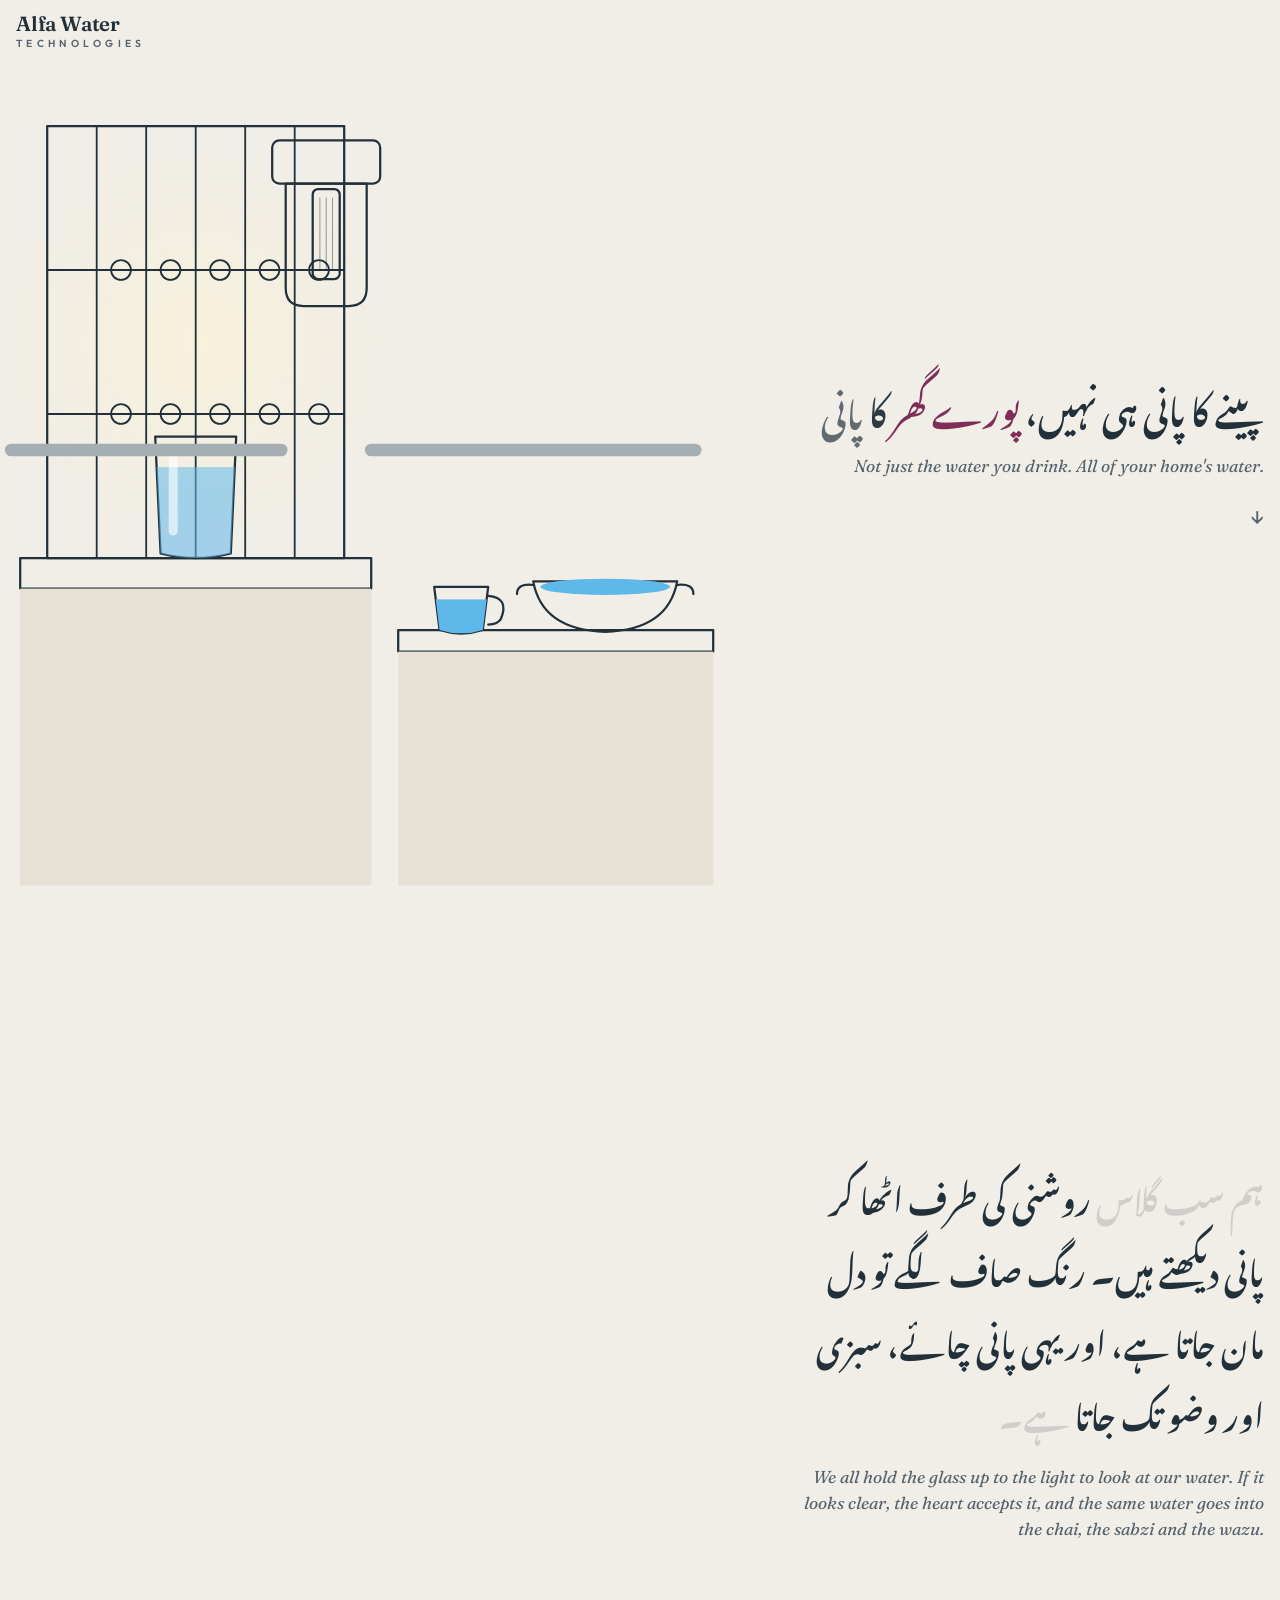
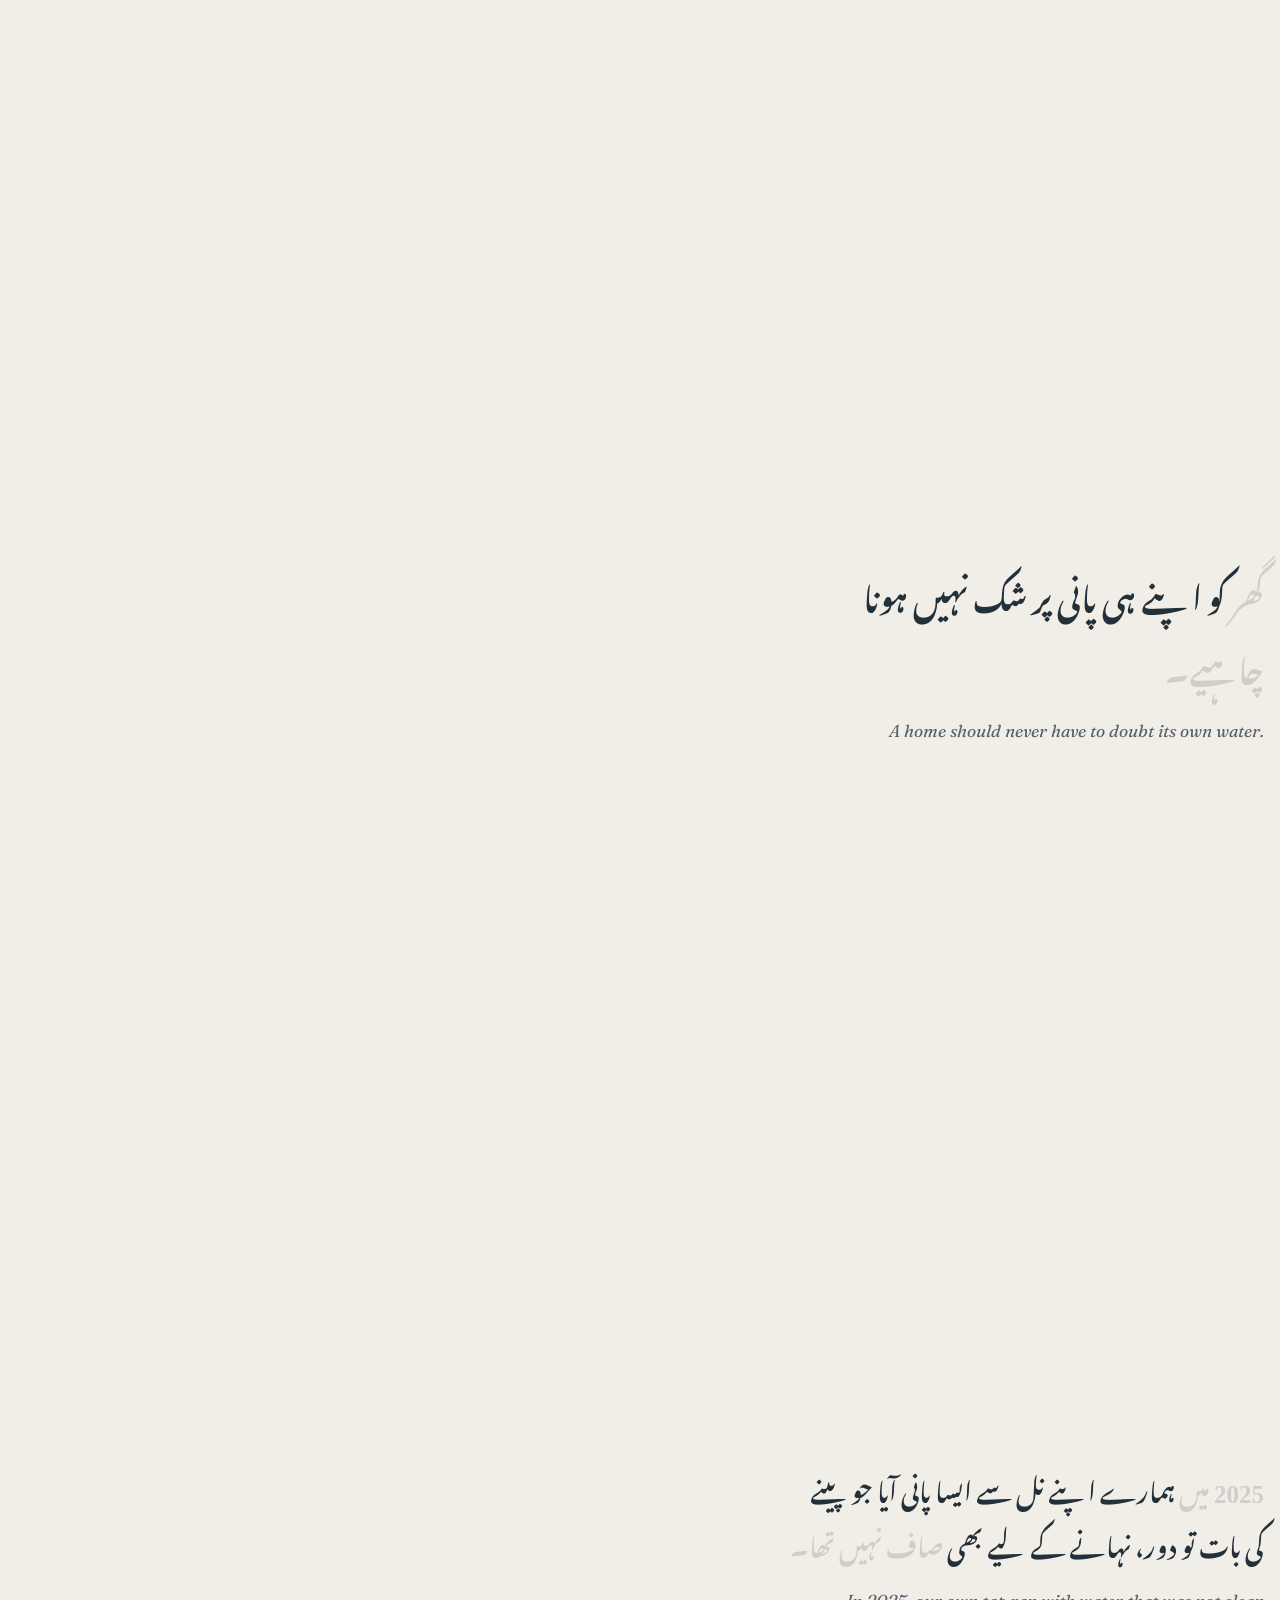
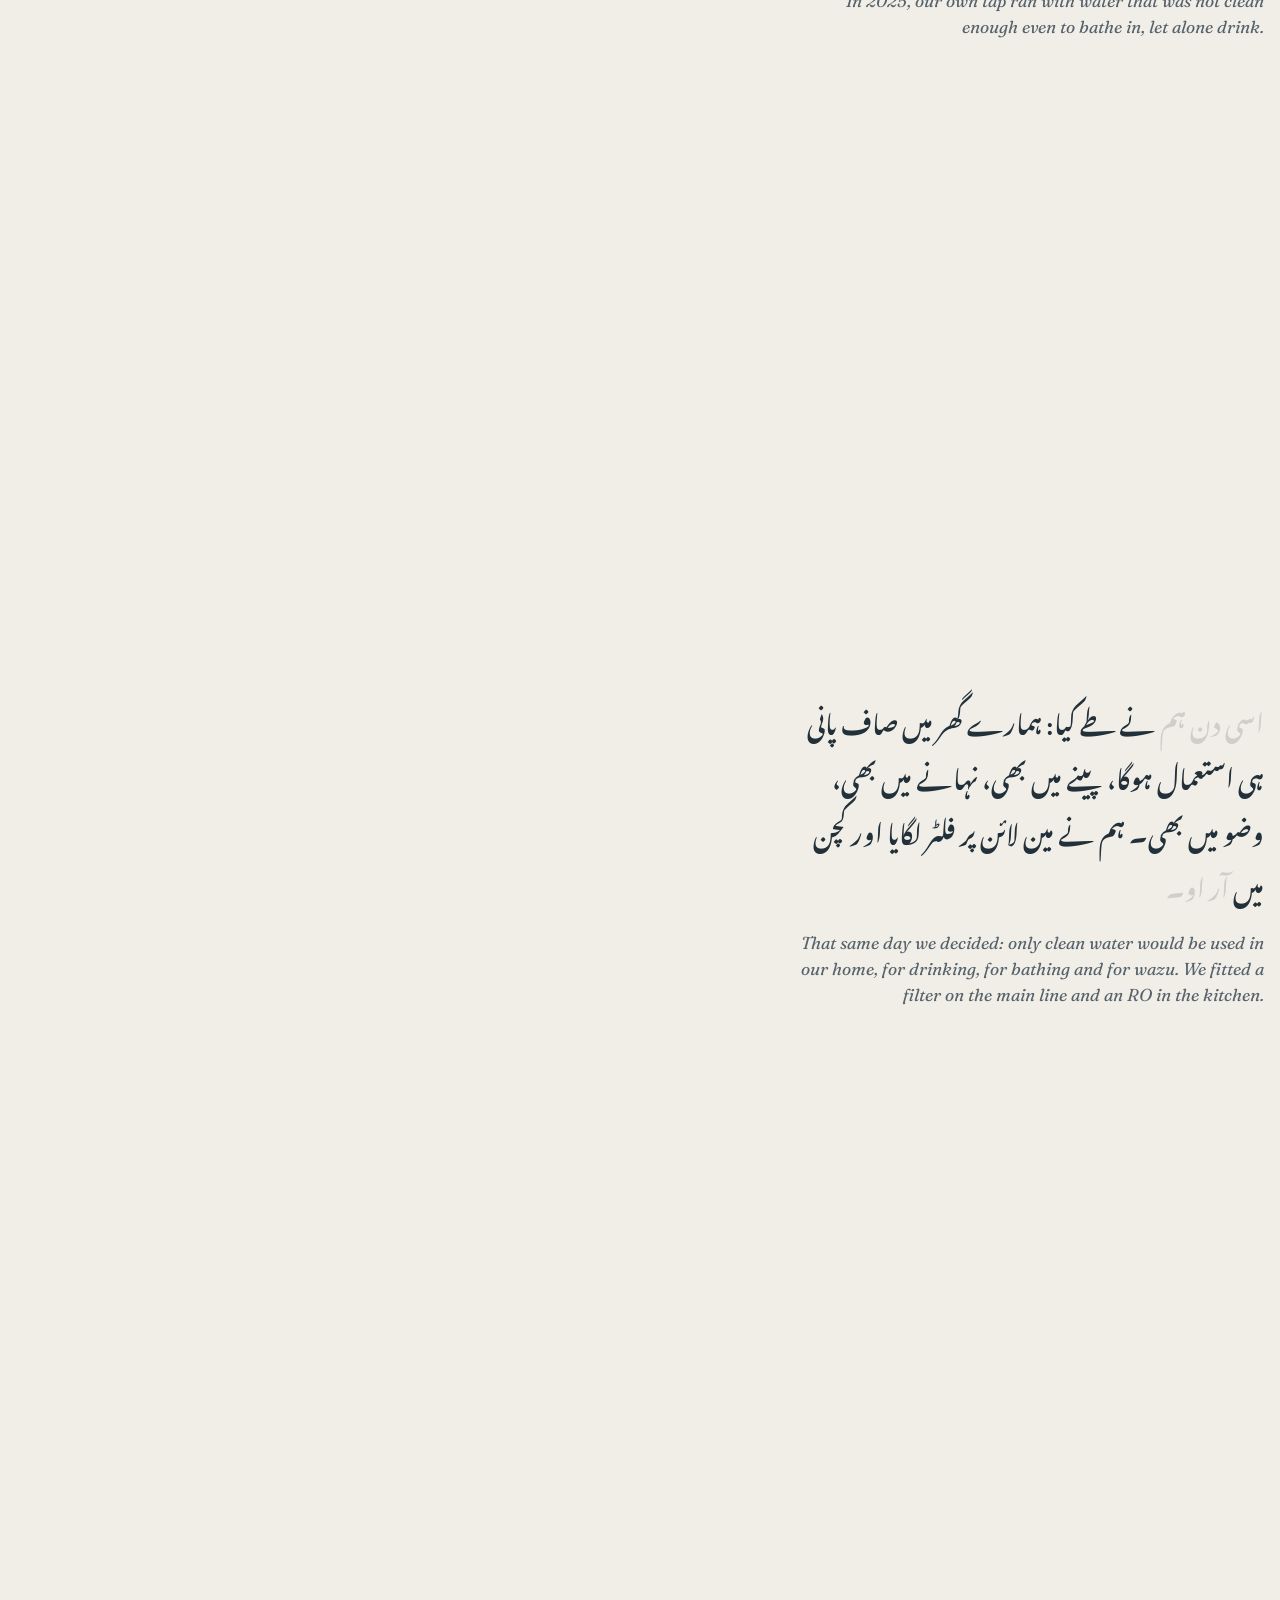
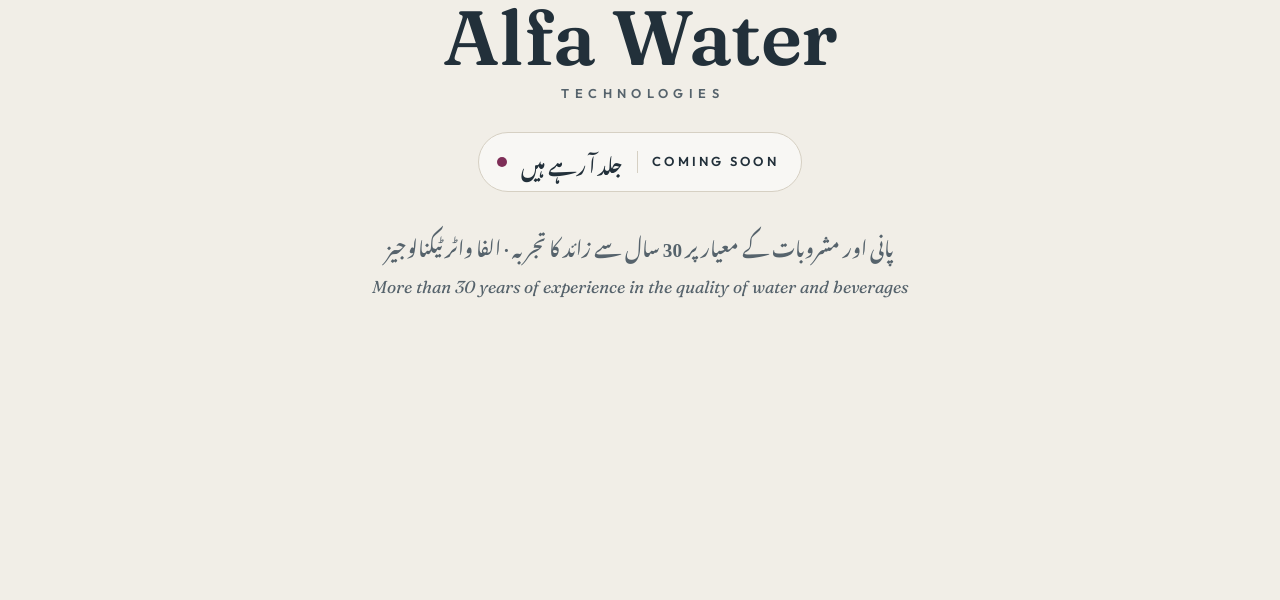
==== commit 5d461d5d: "Testing Deploy via Git Push." ====
--- a/index.html
+++ b/index.html
@@ -20,7 +20,7 @@
 <script>document.documentElement.classList.add("js")</script>
 <link rel="stylesheet" href="css/base.css">
 <style>
-/* Root page: the glass to the light. Scene layers: #win (window, glass, chai, karahi) then #main (our line, the filter, the homes around). */
+/* Root page: the glass to the light.... Scene layers: #win (window, glass, chai, karahi) then #main (our line, the filter, the homes around). */
 html.js #main{opacity:0}
 .spark{fill:none;stroke:#fff;stroke-width:2;stroke-linecap:round;stroke-dasharray:6 22;opacity:.65;animation:run 1.2s linear infinite}
 @keyframes run{to{stroke-dashoffset:-28}}
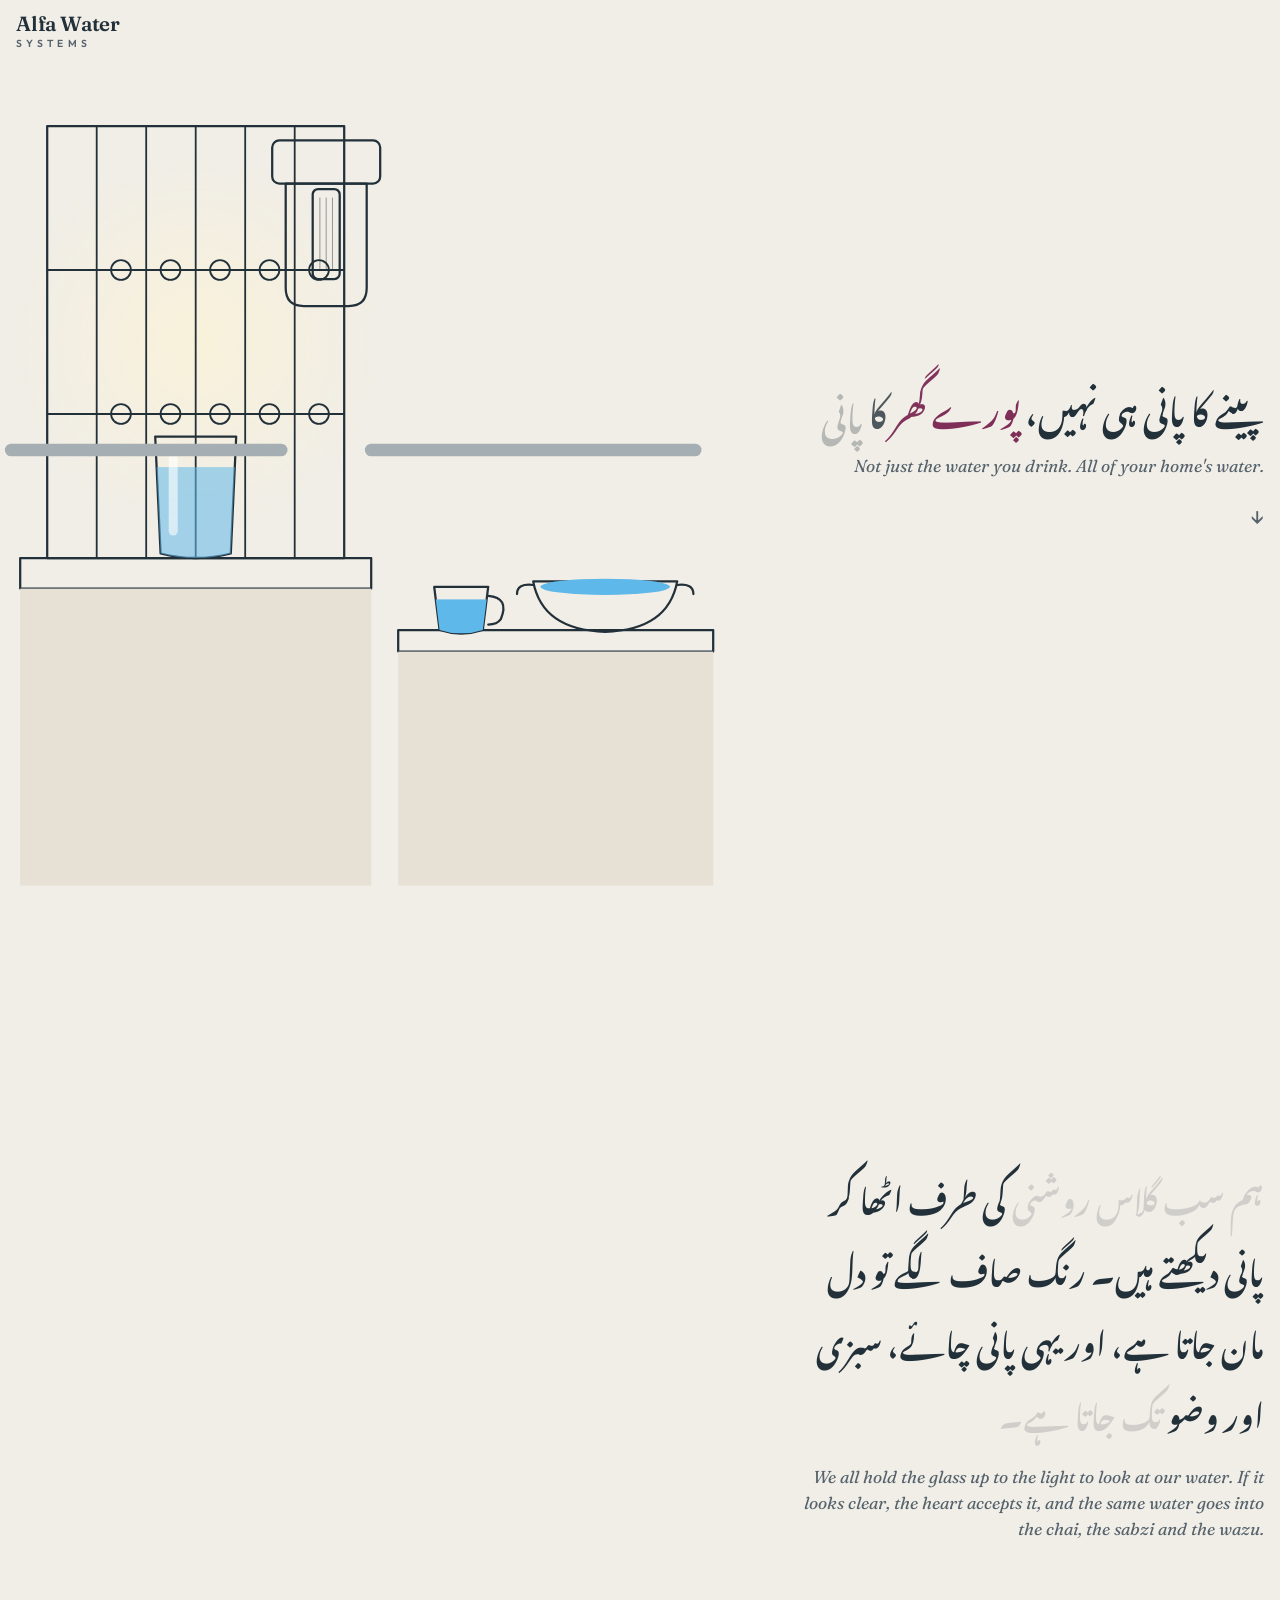
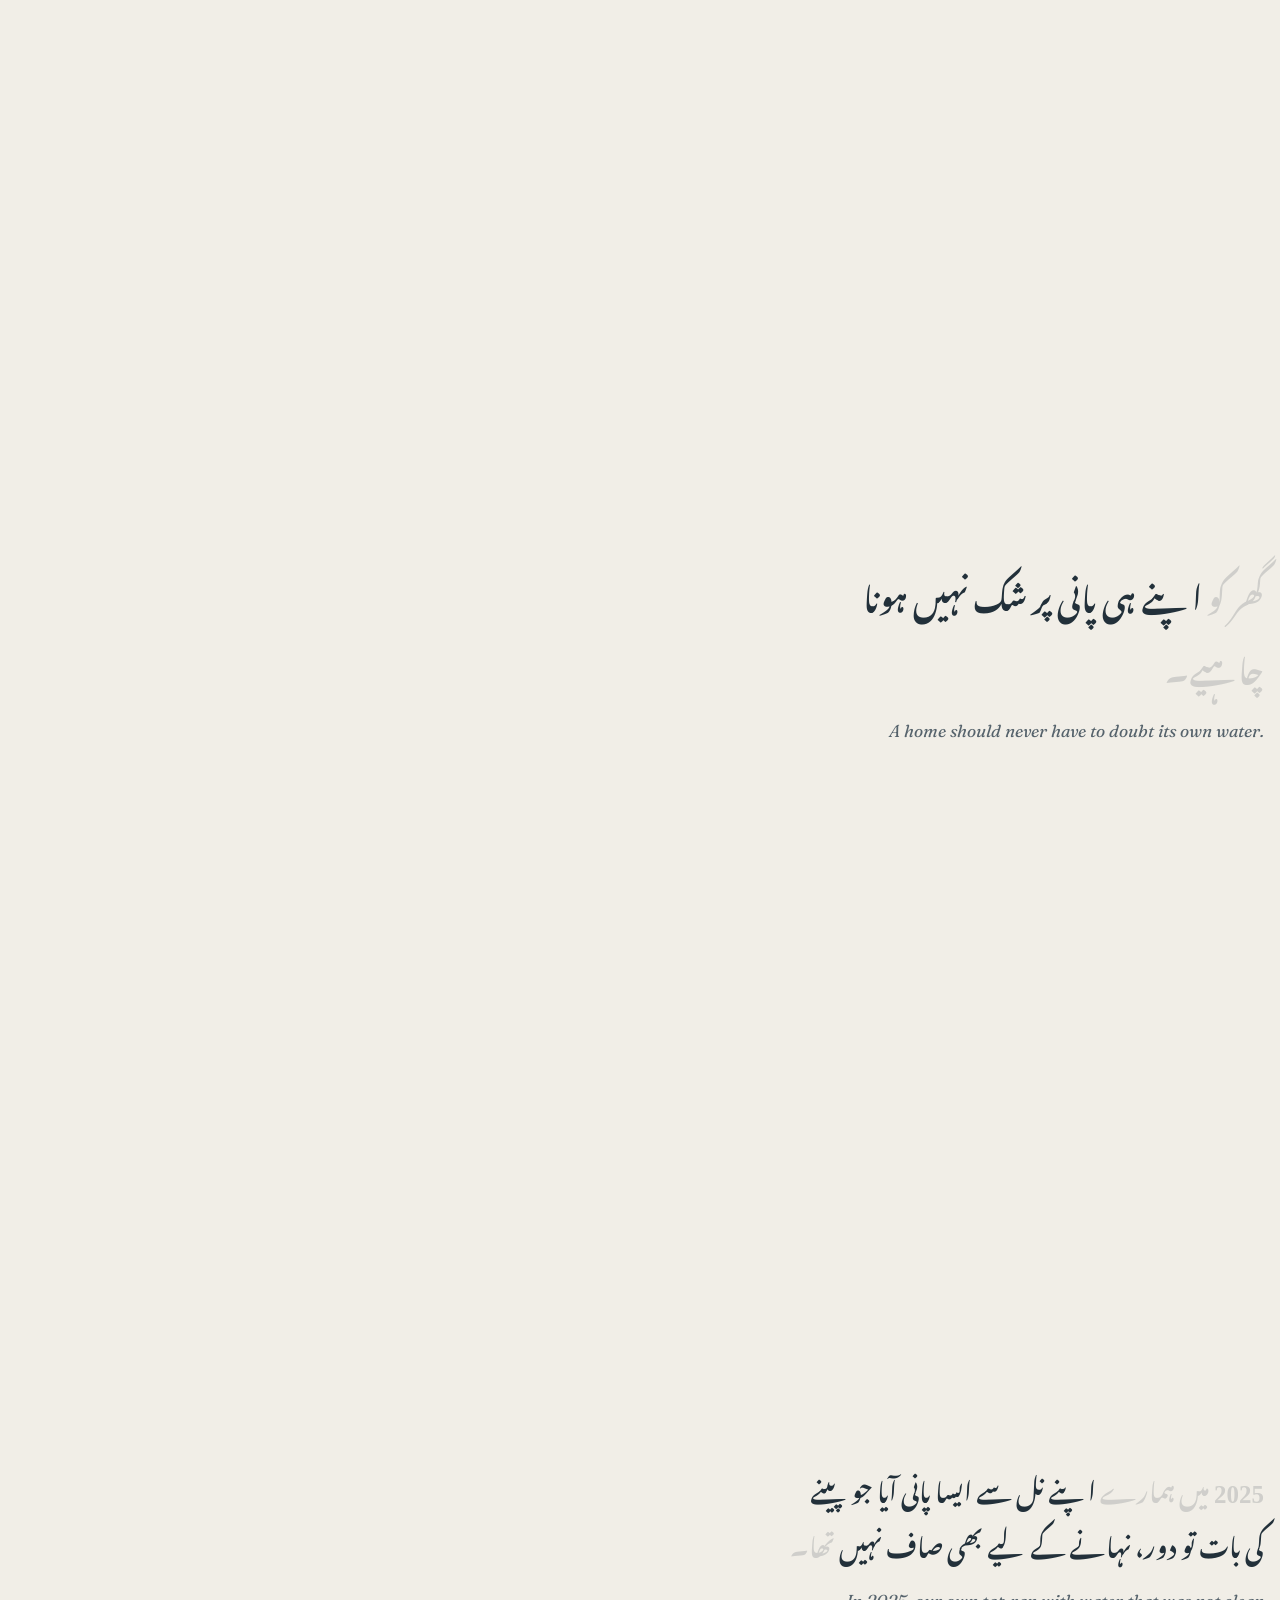
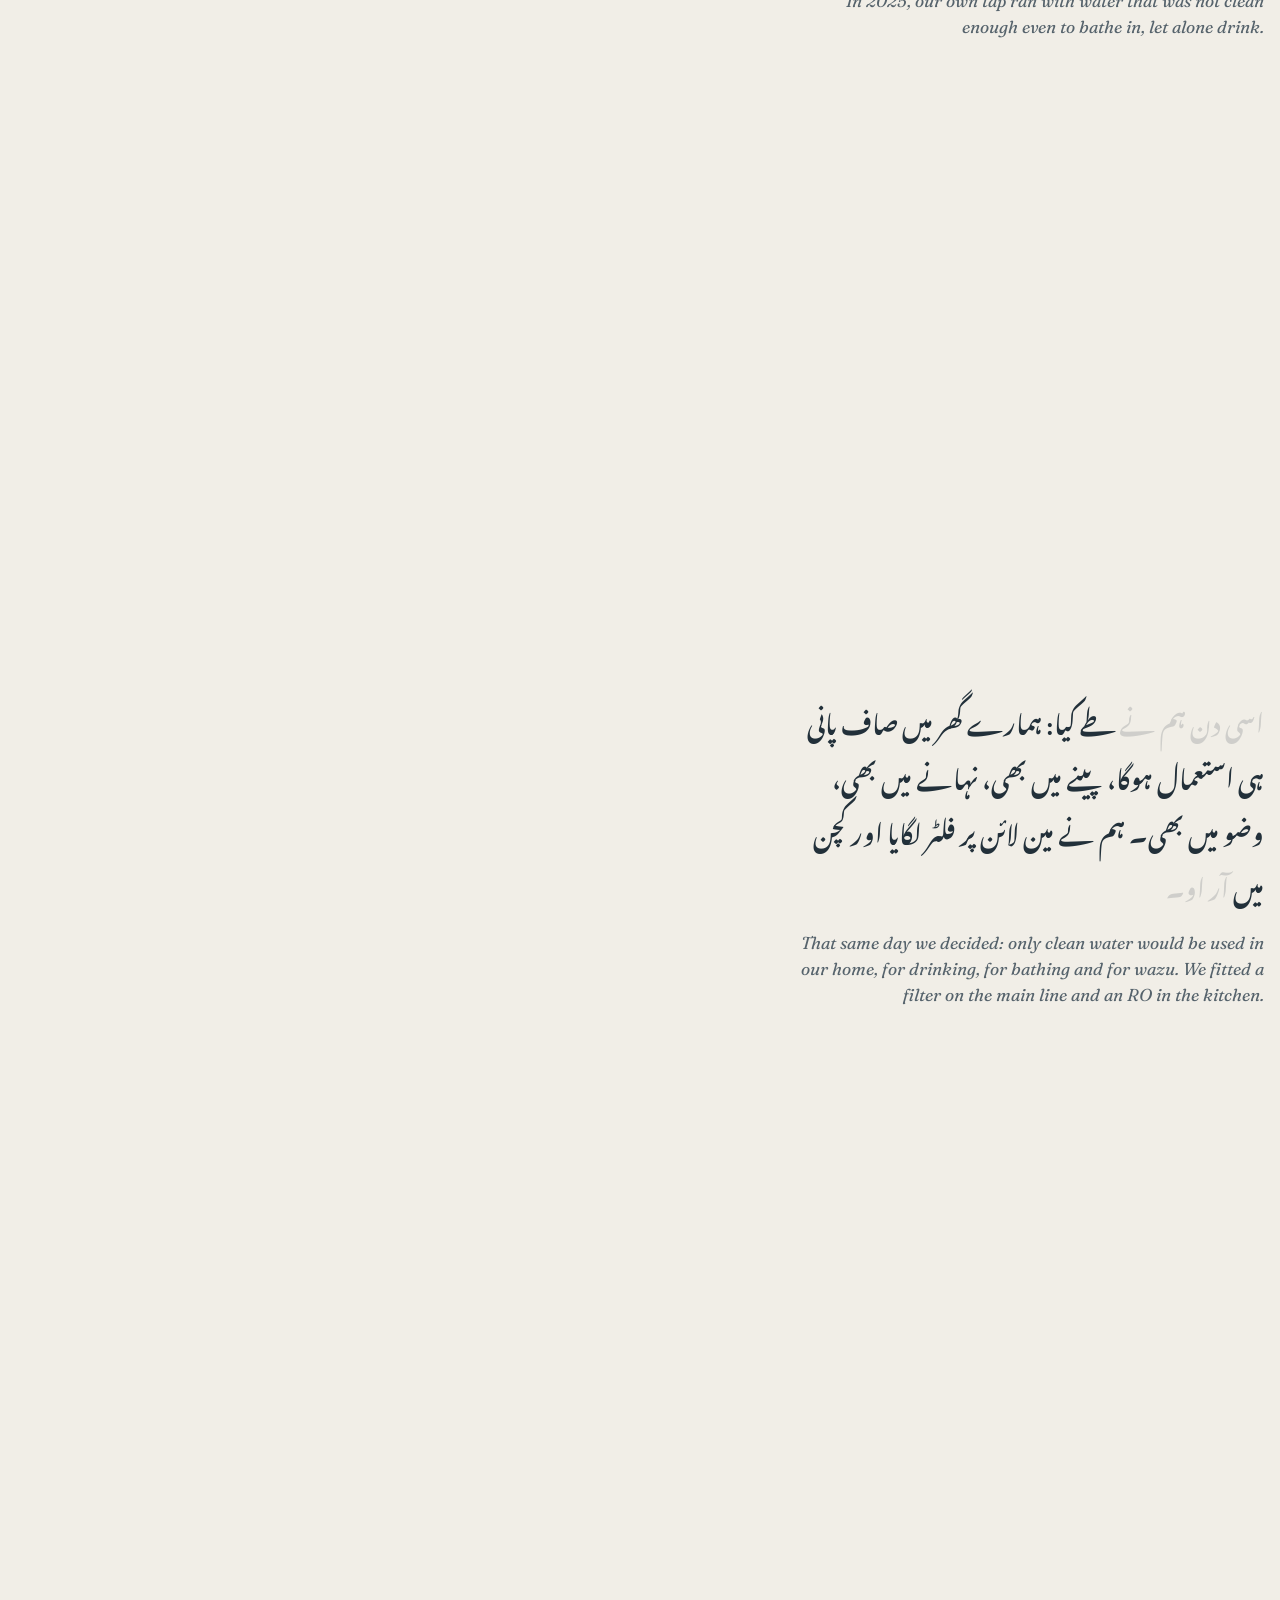
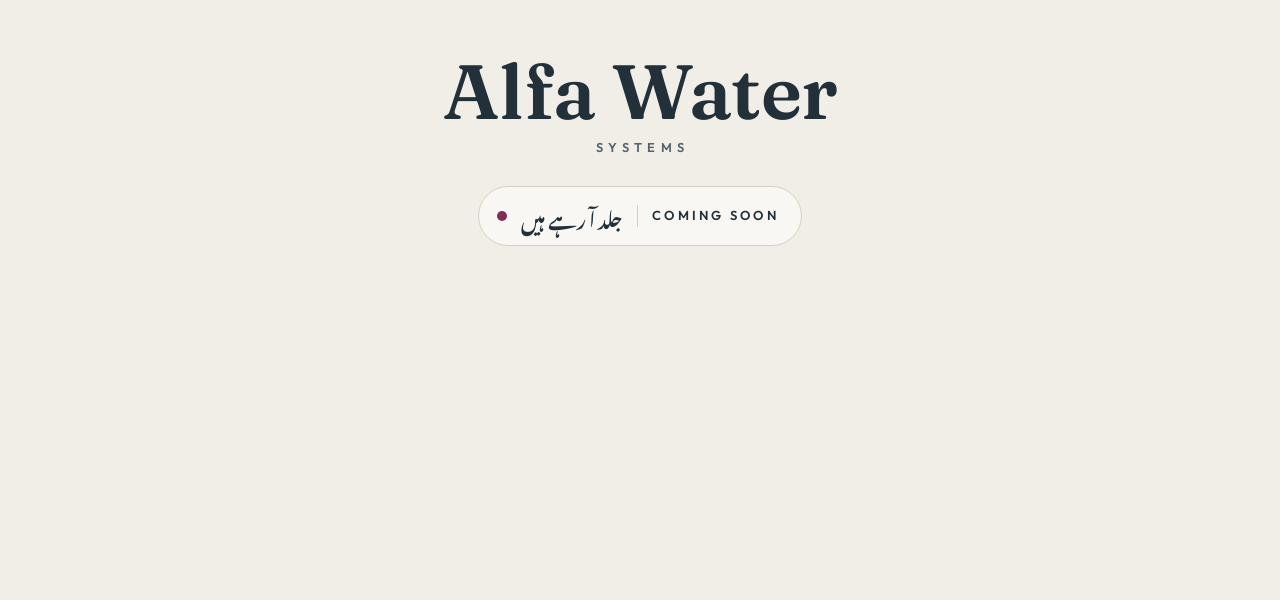
==== commit 3a21febd: "alfa" ====
--- a/index.html
+++ b/index.html
@@ -3,10 +3,10 @@
 <head>
 <meta charset="utf-8">
 <meta name="viewport" content="width=device-width, initial-scale=1, viewport-fit=cover">
-<title>Alfa Water Technologies | Coming soon</title>
+<title>Alfa Water Systems | Coming soon</title>
 <meta name="description" content="پینے کا پانی ہی نہیں، پورے گھر کا پانی۔ Not just the water you drink. All of your home's water. Coming soon.">
 <meta property="og:type" content="website">
-<meta property="og:title" content="Alfa Water Technologies | Coming soon">
+<meta property="og:title" content="Alfa Water Systems | Coming soon">
 <meta property="og:description" content="پینے کا پانی ہی نہیں، پورے گھر کا پانی۔ Not just the water you drink. All of your home's water.">
 <meta property="og:url" content="https://www.alfawater.pk/">
 <meta property="og:image" content="https://www.alfawater.pk/og-image.jpg">
@@ -20,7 +20,7 @@
 <script>document.documentElement.classList.add("js")</script>
 <link rel="stylesheet" href="css/base.css">
 <style>
-/* Root page: the glass to the light.... Scene layers: #win (window, glass, chai, karahi) then #main (our line, the filter, the homes around). */
+/* Root page: the glass to the light. Scene layers: #win (window, glass, chai, karahi) then #main (our line, the filter, the homes around). */
 html.js #main{opacity:0}
 .spark{fill:none;stroke:#fff;stroke-width:2;stroke-linecap:round;stroke-dasharray:6 22;opacity:.65;animation:run 1.2s linear infinite}
 @keyframes run{to{stroke-dashoffset:-28}}
@@ -33,7 +33,7 @@
 </style>
 </head>
 <body>
-<div class="mark" id="mark">Alfa Water<small>TECHNOLOGIES</small></div>
+<div class="mark" id="mark">Alfa Water<small>SYSTEMS</small></div>
 
 <div class="track" id="track">
   <div class="stage" aria-hidden="true">
@@ -143,12 +143,8 @@
 
   <section class="panel end" id="p5">
     <div class="copy">
-      <div class="endname">Alfa Water<small>TECHNOLOGIES</small></div>
+      <div class="endname">Alfa Water<small>SYSTEMS</small></div>
       <div class="pill"><span class="dot"></span><span class="u" lang="ur" dir="rtl">جلد آ رہے ہیں</span><span class="bar"></span><span class="e">Coming soon</span></div>
-      <div>
-        <p lang="ur" dir="rtl" class="ur small">پانی اور مشروبات کے معیار پر 30 سال سے زائد کا تجربہ · الفا واٹر ٹیکنالوجیز</p>
-        <span class="en" style="text-align:center">More than 30 years of experience in the quality of water and beverages</span>
-      </div>
     </div>
   </section>
 </div>
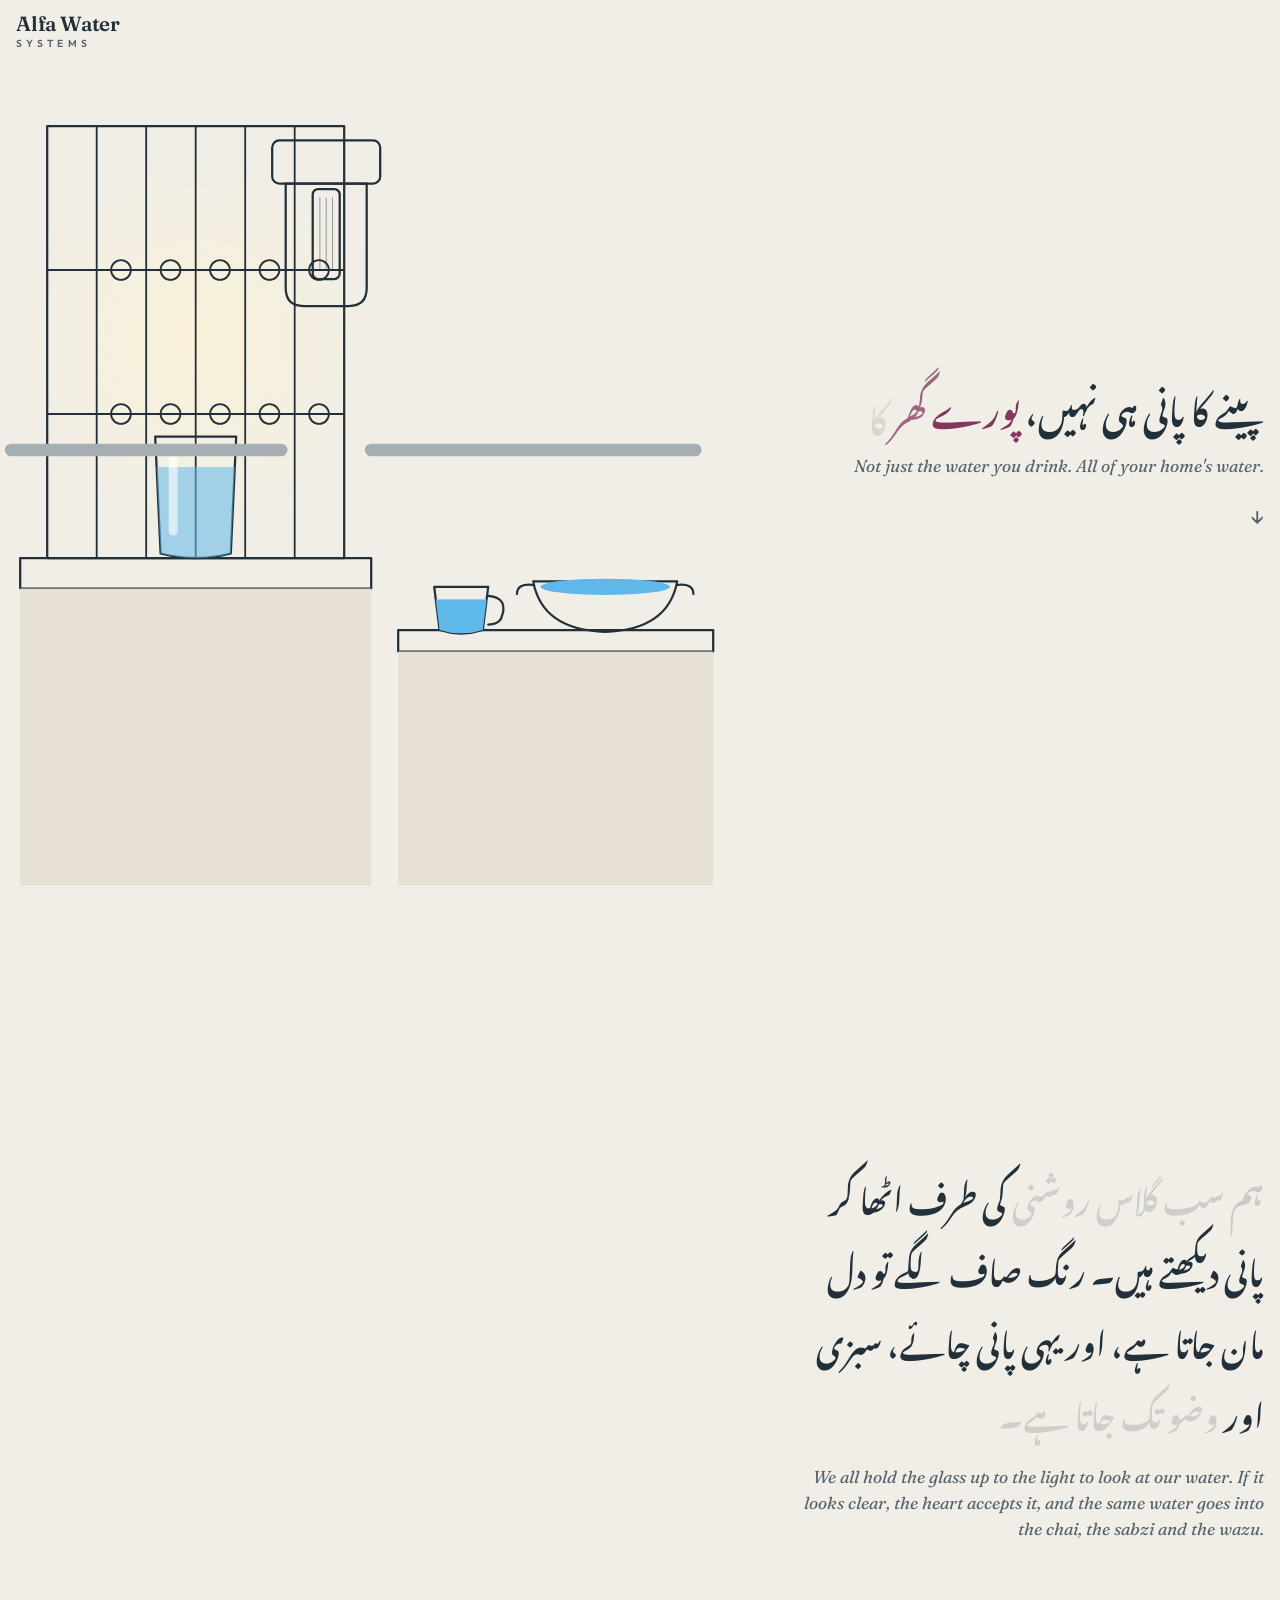
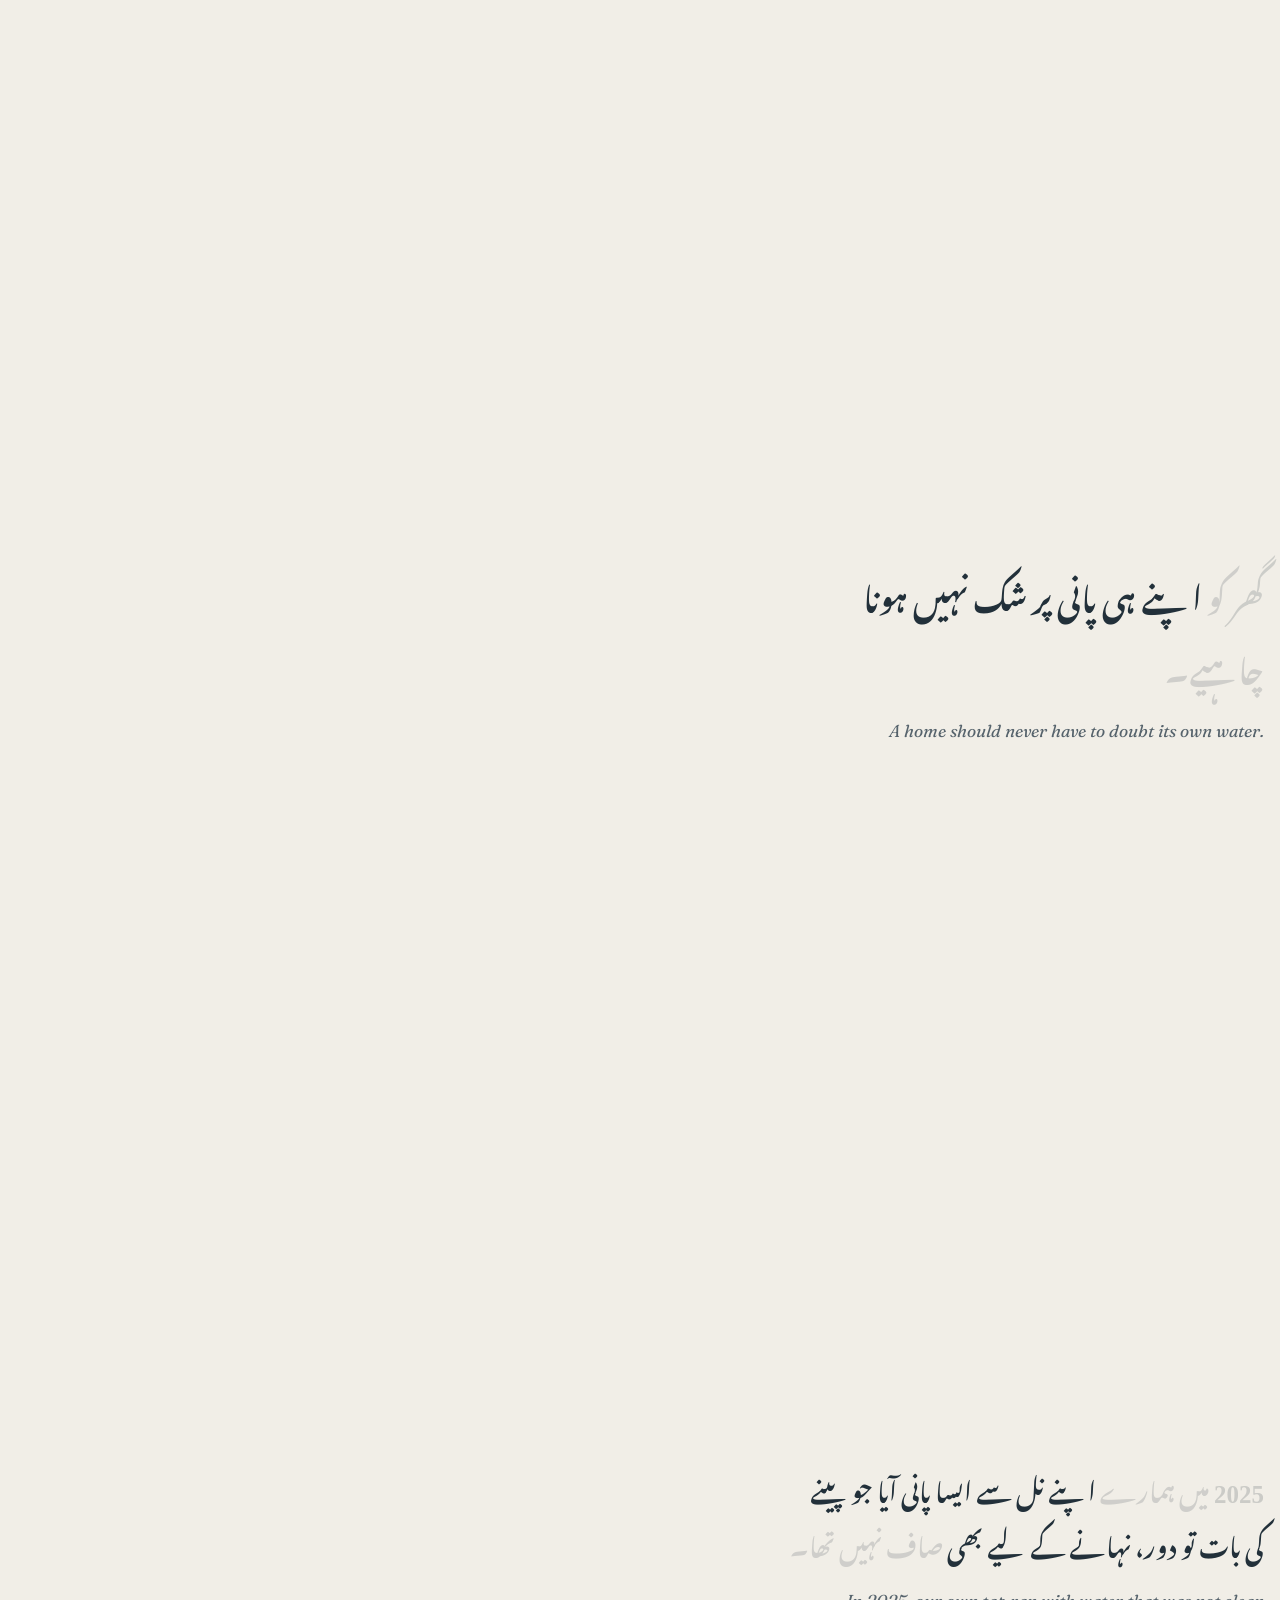
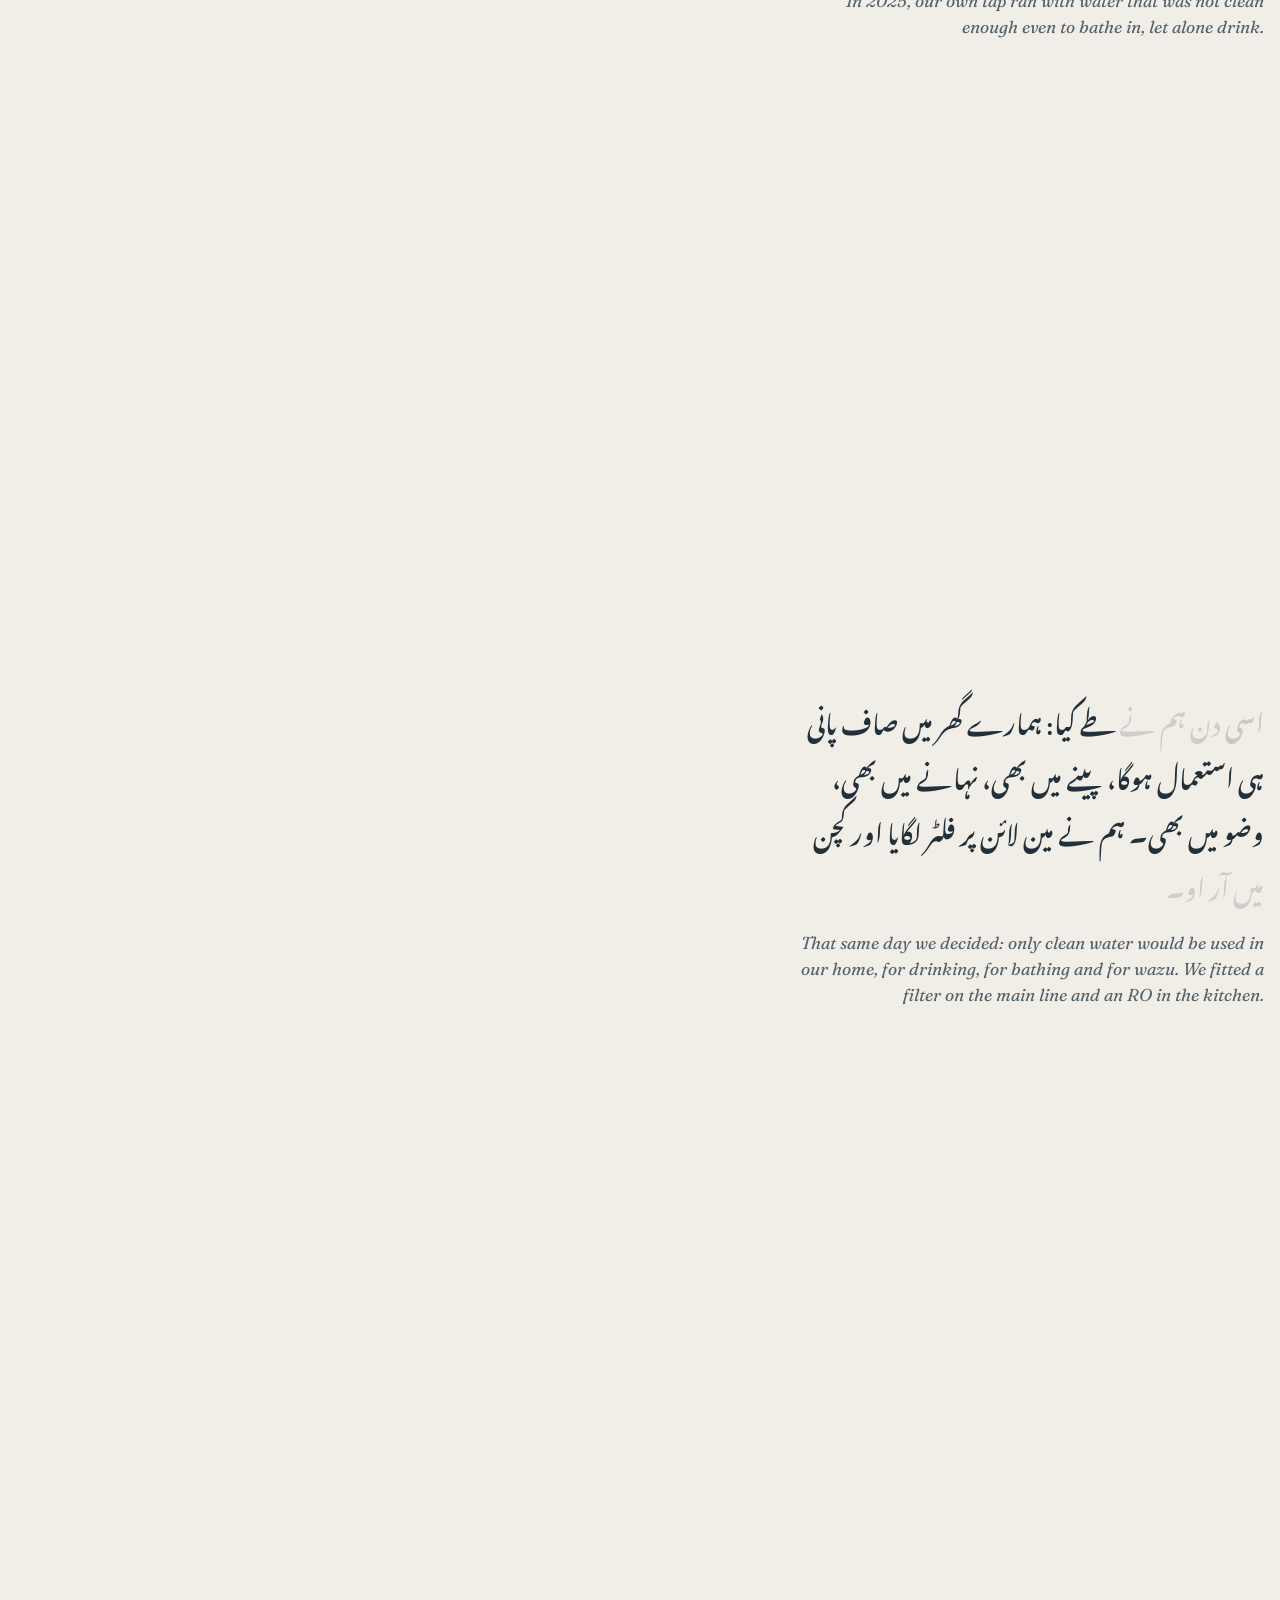
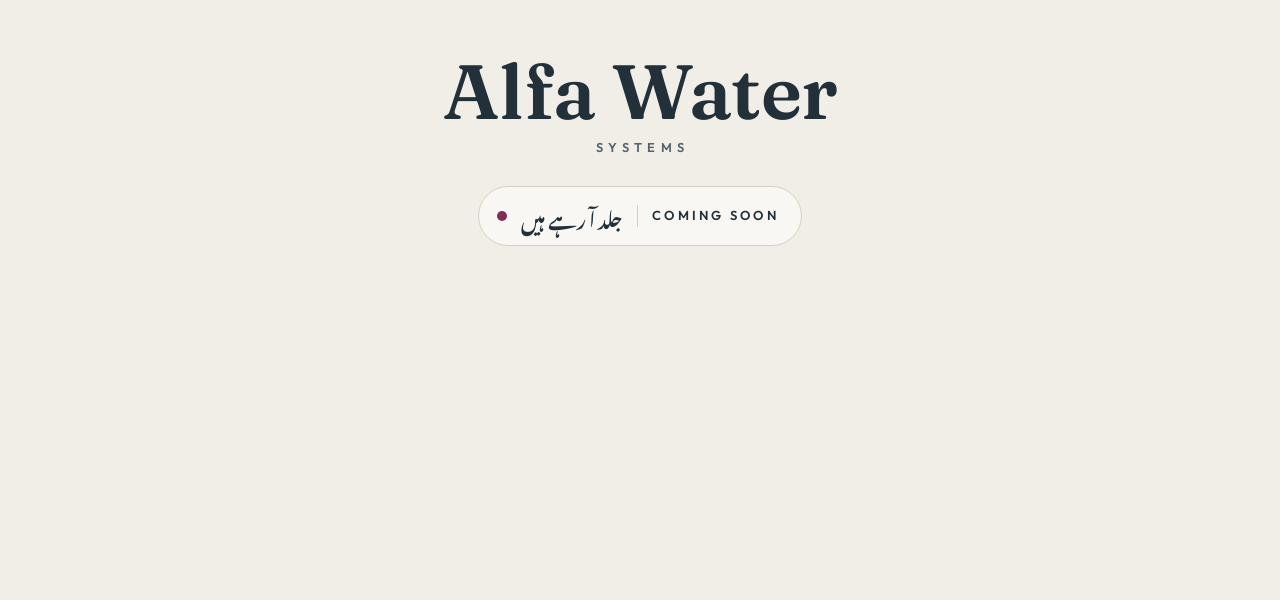
==== commit 24c25659: "Merge branch 'main' of https://github.com/AhmerVG/AlfaWater" ====
--- a/index.html
+++ b/index.html
@@ -20,7 +20,7 @@
 <script>document.documentElement.classList.add("js")</script>
 <link rel="stylesheet" href="css/base.css">
 <style>
-/* Root page: the glass to the light. Scene layers: #win (window, glass, chai, karahi) then #main (our line, the filter, the homes around). */
+/* Root page: the glass to the light.... Scene layers: #win (window, glass, chai, karahi) then #main (our line, the filter, the homes around). */
 html.js #main{opacity:0}
 .spark{fill:none;stroke:#fff;stroke-width:2;stroke-linecap:round;stroke-dasharray:6 22;opacity:.65;animation:run 1.2s linear infinite}
 @keyframes run{to{stroke-dashoffset:-28}}
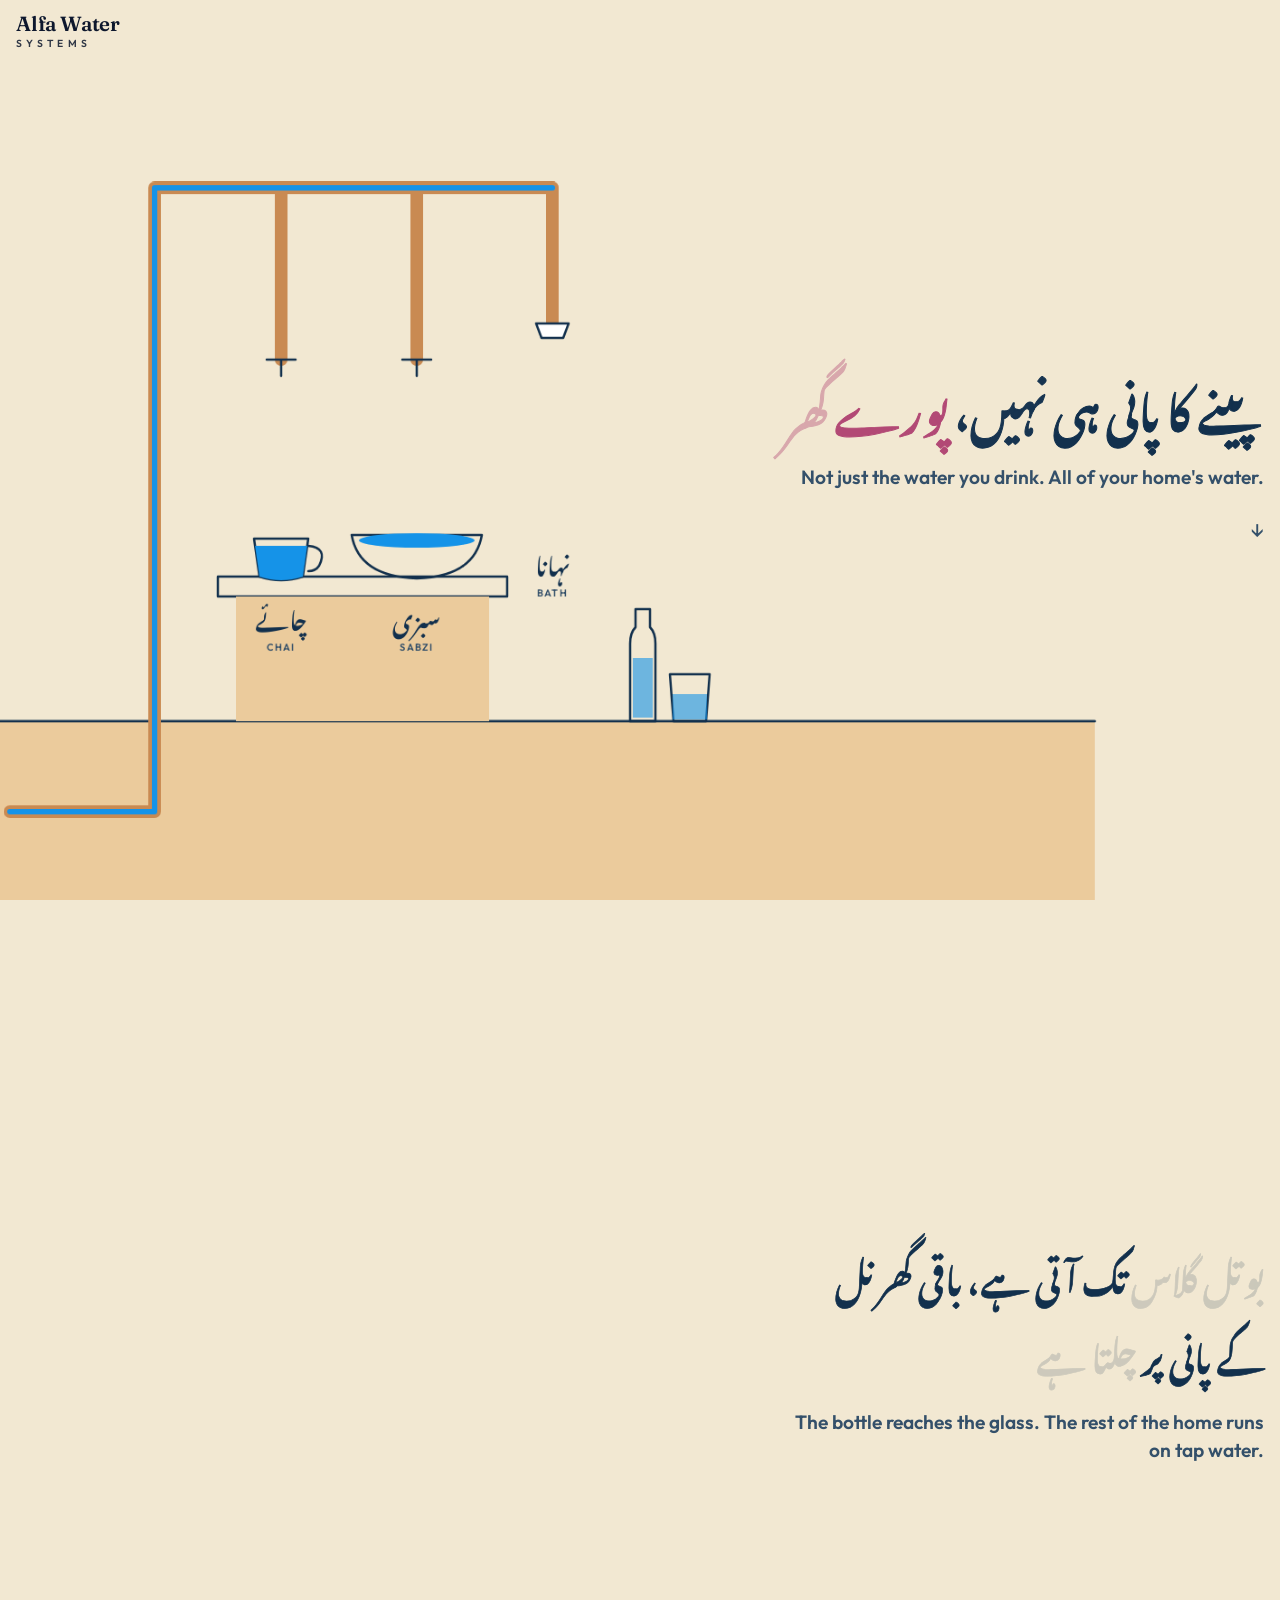
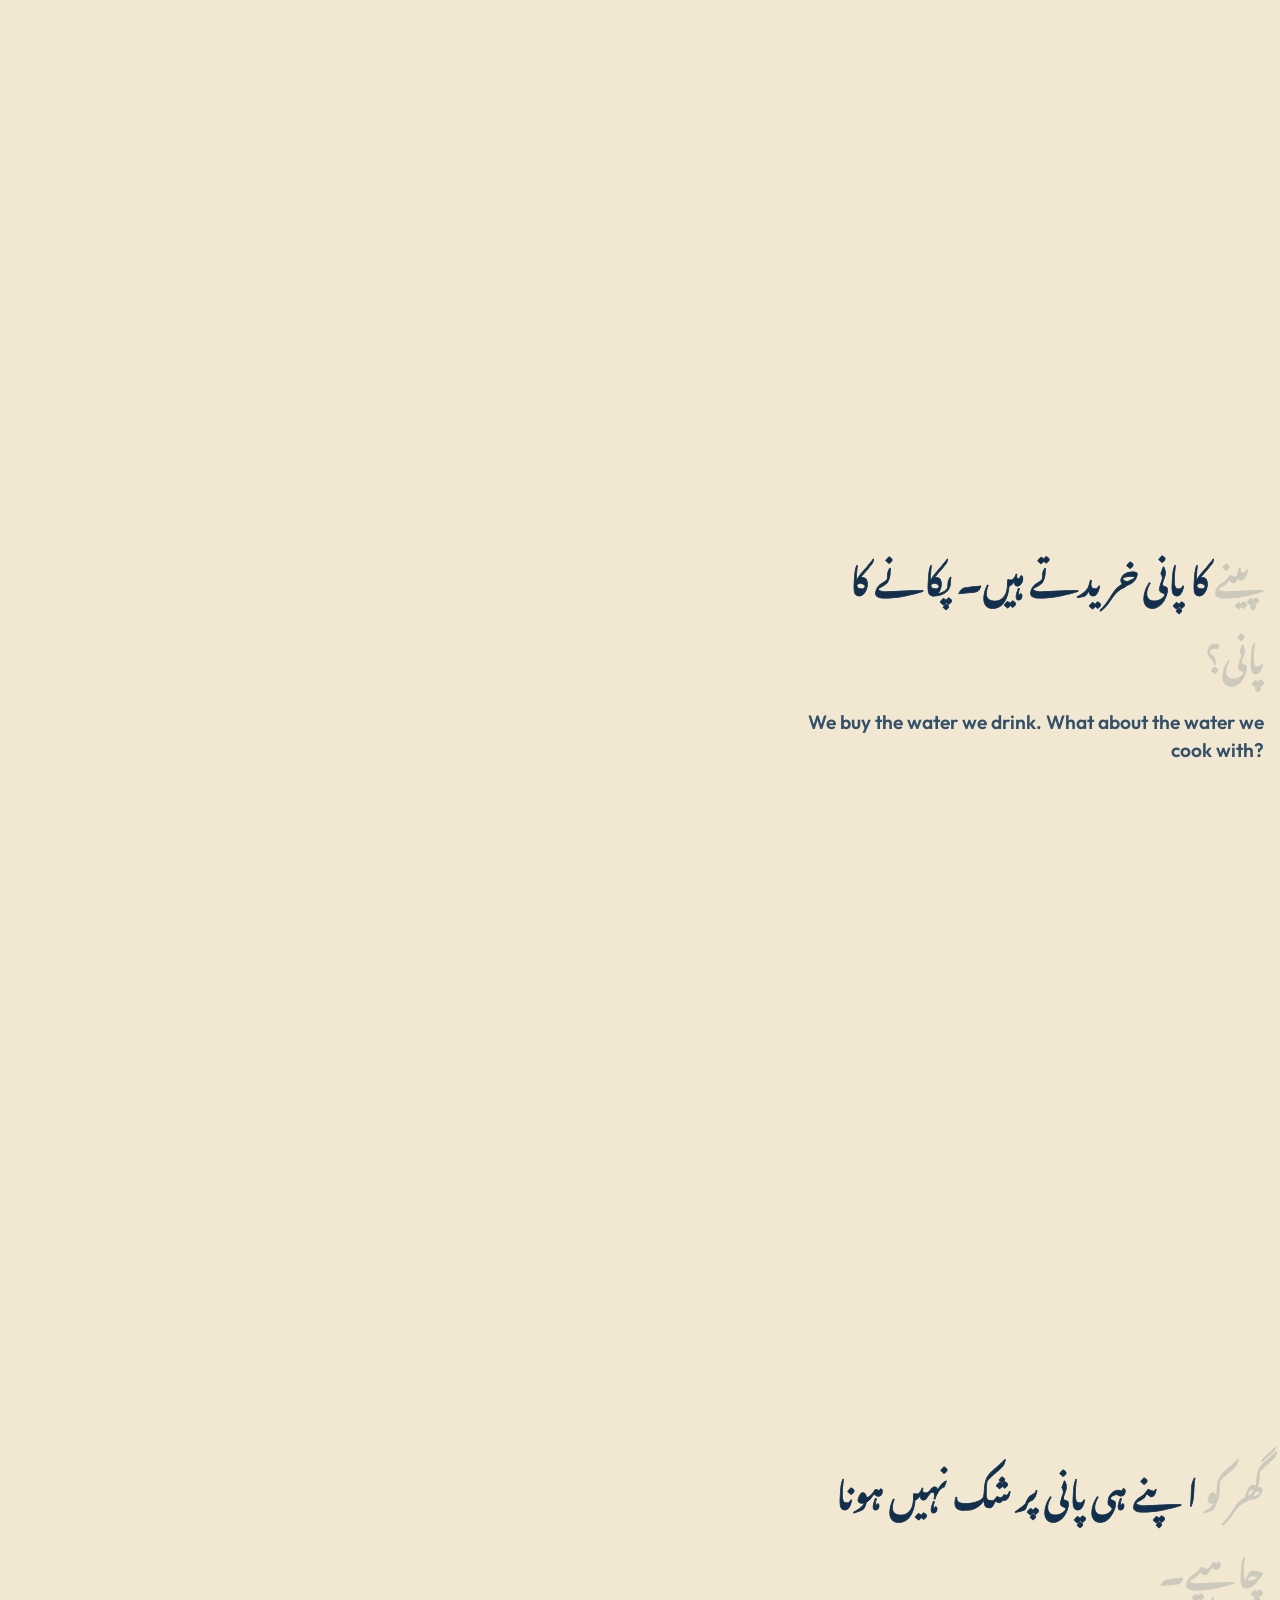
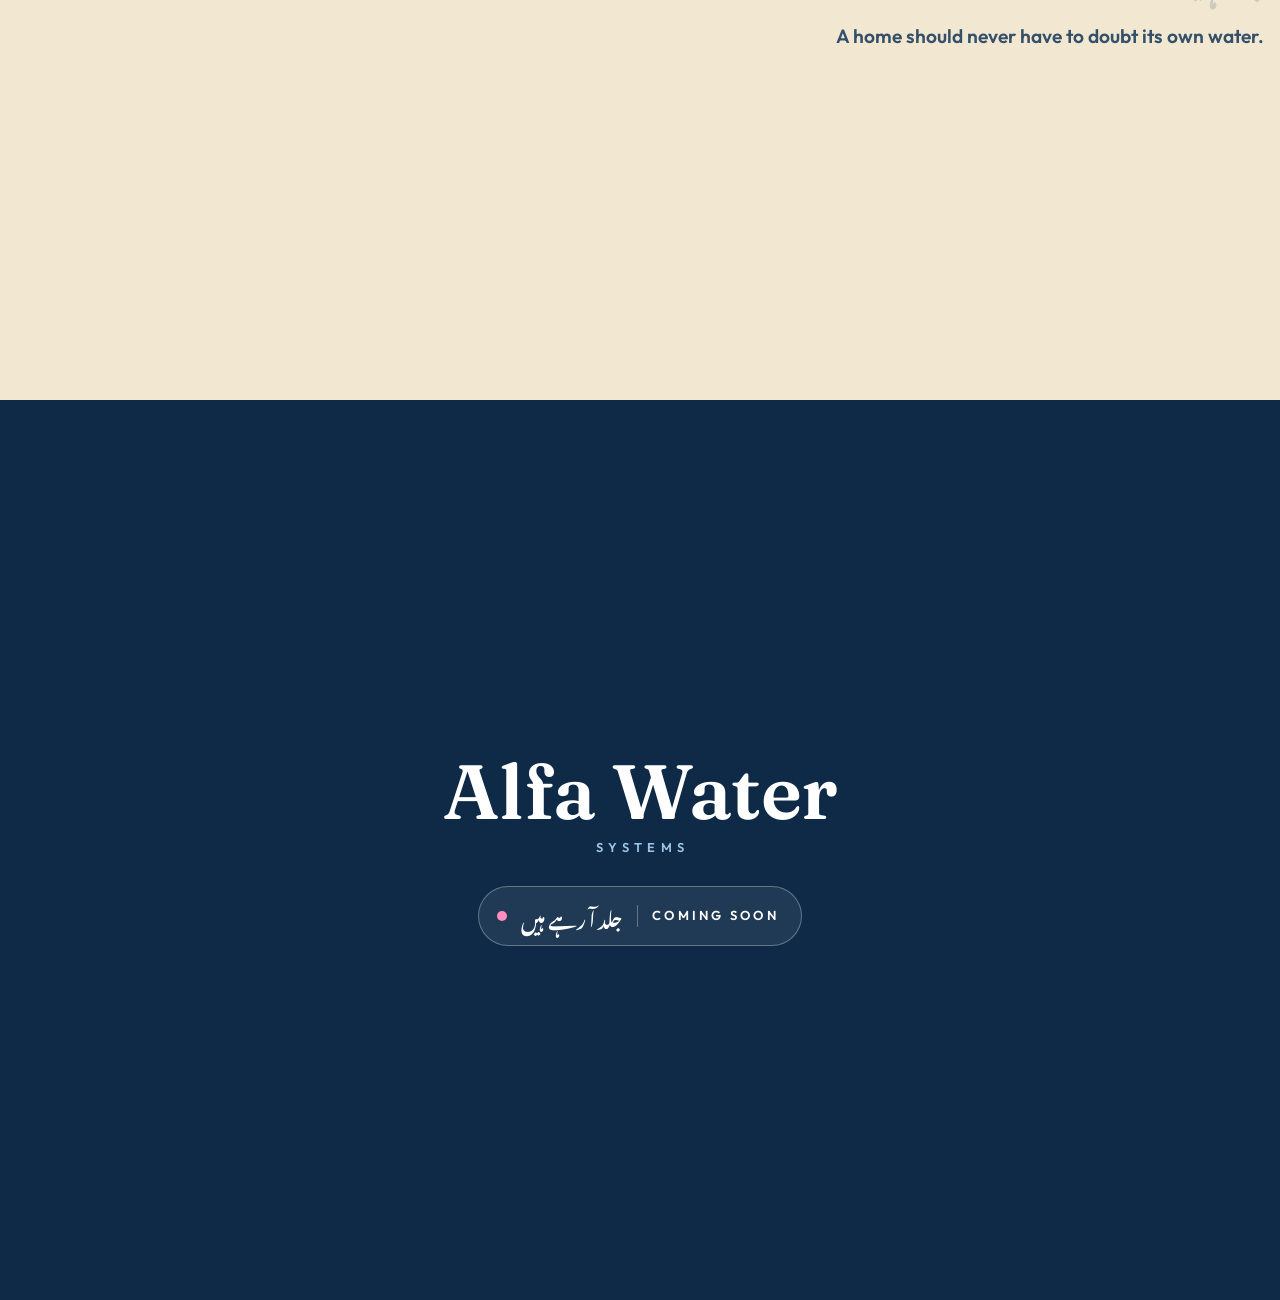
==== commit 73de097b: "Alfa Major updates" ====
--- a/index.html
+++ b/index.html
@@ -14,22 +14,22 @@
 <meta property="og:image:height" content="630">
 <meta name="twitter:card" content="summary_large_image">
 <link rel="canonical" href="https://www.alfawater.pk/">
-<meta name="theme-color" content="#F1EEE7">
+<meta name="theme-color" content="#FFF3D6">
 <link rel="icon" href="favicon.svg" type="image/svg+xml">
 <link rel="preload" href="fonts/nastaliq-600.woff2" as="font" type="font/woff2" crossorigin>
-<script>document.documentElement.classList.add("js")</script>
 <link rel="stylesheet" href="css/base.css">
 <style>
-/* Root page: the glass to the light.... Scene layers: #win (window, glass, chai, karahi) then #main (our line, the filter, the homes around). */
-html.js #main{opacity:0}
-.spark{fill:none;stroke:#fff;stroke-width:2;stroke-linecap:round;stroke-dasharray:6 22;opacity:.65;animation:run 1.2s linear infinite}
+/* Main page: water comes in from the street, runs through the house pipes, and reaches every nal. */
+.spark{fill:none;stroke:#fff;stroke-width:2;stroke-linecap:round;stroke-dasharray:6 22;opacity:0;animation:run 1.2s linear infinite}
 @keyframes run{to{stroke-dashoffset:-28}}
+.ground{fill:var(--sand)}
+#scene{transform-origin:40% 50%;will-change:transform}
+.dash{fill:none;stroke:var(--soft);stroke-width:3;stroke-dasharray:4 9;stroke-linecap:round}
 .cue{display:block;margin-top:22px;font-size:22px;color:var(--soft);animation:nudge 2.4s ease-in-out infinite;text-align:right}
 @keyframes nudge{0%,100%{transform:translateY(0)}50%{transform:translateY(7px)}}
-.ur.story{font-size:clamp(18px,1.95vw,26px);line-height:2.2}
-.node{fill:var(--page);stroke:var(--ink);stroke-width:2.5}
-.nodeIn{fill:var(--water)}
-@media (max-width:860px){ .cue{text-align:center} }
+.lbl{font-size:26px}
+@media (max-width:860px) and (min-height:501px){ .cue{text-align:center} }
+@media (min-width:861px),(max-height:500px){#p0 .copy{width:min(46%,700px)}}
 </style>
 </head>
 <body>
@@ -37,77 +37,78 @@
 
 <div class="track" id="track">
   <div class="stage" aria-hidden="true">
-    <svg id="scene" viewBox="0 0 800 1000" preserveAspectRatio="xMidYMid meet" role="img" aria-label="A glass of tap water on a window sill, held up to the light. The water goes on to the chai and the sabzi. A line coming into a home turns rust, a filter on it makes it run clear, and the clear line carries on into the home.">
-      <defs>
-        <radialGradient id="g" cx=".5" cy=".5" r=".5"><stop offset="0" stop-color="#FFF4D0" stop-opacity=".95"/><stop offset="1" stop-color="#FFF4D0" stop-opacity="0"/></radialGradient>
-        <clipPath id="glassClip"><path d="M-45 0 L45 0 L39 130 Q0 140 -39 130 Z"/></clipPath>
-      </defs>
-
-      <g id="win">
-        <circle id="glow" cx="205" cy="380" r="210" fill="url(#g)"/>
-        <rect x="40" y="140" width="330" height="480" fill="var(--sun)" class="out"/>
-        <g class="out" style="stroke-width:2">
-          <path d="M95 140V620M150 140V620M205 140V620M260 140V620M315 140V620"/>
-          <path d="M40 300H370M40 460H370"/>
-          <circle cx="122" cy="300" r="11"/><circle cx="177" cy="300" r="11"/><circle cx="232" cy="300" r="11"/><circle cx="287" cy="300" r="11"/><circle cx="342" cy="300" r="11"/>
-          <circle cx="122" cy="460" r="11"/><circle cx="177" cy="460" r="11"/><circle cx="232" cy="460" r="11"/><circle cx="287" cy="460" r="11"/><circle cx="342" cy="460" r="11"/>
-        </g>
-        <rect x="10" y="620" width="390" height="34" fill="var(--line)" class="out"/>
-        <rect x="10" y="654" width="390" height="330" fill="#E6E1D4"/>
-        <rect x="430" y="700" width="350" height="24" fill="#D9D3C5" class="out"/>
-        <rect x="430" y="724" width="350" height="260" fill="#E6E1D4"/>
-
-        <!-- chai cup -->
-        <g transform="translate(500 652)">
-          <clipPath id="cupClip"><path d="M-30 0 H30 L24 48 Q0 56 -24 48 Z"/></clipPath>
-          <path d="M30 10 q24 2 14 26 q-4 6 -14 6" class="out" fill="none"/>
-          <path d="M-30 0 H30 L24 48 Q0 56 -24 48 Z" fill="#fff" class="out"/>
-          <rect id="cupW" x="-30" y="14" width="60" height="44" fill="var(--water)" opacity="0" clip-path="url(#cupClip)"/>
-        </g>
-        <!-- karahi -->
-        <g transform="translate(660 646)">
-          <path d="M-80 0 H80 Q70 54 0 56 Q-70 54 -80 0 Z" fill="#2E3A42" class="out"/>
-          <path d="M-80 4 q-18 -2 -18 10 M80 4 q18 -2 18 10" class="out" fill="none"/>
-          <ellipse id="karW" cx="0" cy="6" rx="72" ry="9" fill="var(--water)" opacity="0"/>
-          <g id="stm" opacity="0" class="out" style="stroke:#9AA5AB;stroke-width:3">
-            <path class="stmp" d="M-30 -10 q-10 -20 0 -40"/><path class="stmp" d="M0 -10 q-10 -20 0 -40"/><path class="stmp" d="M30 -10 q-10 -20 0 -40"/>
-          </g>
-        </g>
-
-        <!-- the glass -->
-        <g id="glass" transform="translate(205 485)">
-          <path d="M-45 0 L45 0 L39 130 Q0 140 -39 130 Z" fill="rgba(255,255,255,.6)" class="out"/>
-          <rect x="-45" y="34" width="90" height="110" fill="var(--water)" opacity=".55" clip-path="url(#glassClip)"/>
-          <rect x="-30" y="20" width="10" height="90" rx="5" fill="#fff" opacity=".6"/>
-        </g>
-
-        <!-- the water goes on to the chai and the karahi -->
-        <path id="wl1" class="flow draw" pathLength="1" d="M205 470 C205 560 340 590 500 646"/>
-        <path id="wl2" class="flow draw" pathLength="1" d="M205 470 C205 540 480 560 660 640"/>
-        <path class="spark sp-w" d="M205 470 C205 560 340 590 500 646"/>
-        <path class="spark sp-w" d="M205 470 C205 540 480 560 660 640"/>
-      </g>
-
-      <g id="main">
-        <path class="pipe" d="M0 500H300"/>
-        <path class="pipe" d="M400 500H760"/>
-        <path id="f1" class="flow rust draw" pathLength="1" d="M0 500H300"/>
-        <path id="f2" class="flow draw" pathLength="1" d="M400 500H760"/>
-        <path class="spark sp-m" d="M400 500H760"/>
-        <g id="hous">
-          <rect x="290" y="476" width="120" height="48" rx="8" fill="#8D979D" class="out"/>
-          <path d="M305 524H395V640Q395 660 375 660H325Q305 660 305 640Z" fill="rgba(255,255,255,.6)" class="out"/>
-          <rect x="335" y="530" width="30" height="100" rx="6" fill="#fff" class="out"/>
-          <path d="M343 540V620M350 540V620M357 540V620" class="out" style="stroke-width:1;opacity:.5"/>
-          <rect id="cartR" x="335" y="530" width="30" height="100" rx="6" fill="var(--rust)" opacity="0"/>
-        </g>
-      </g>
+    <svg id="scene" viewBox="0 0 800 1000" preserveAspectRatio="xMidYMid meet" role="img" aria-label="A cross-section of a home. Water comes in from the street main, rises through the wall and runs along the ceiling to the chai tap, the sabzi tap and the shower. A bottle only ever reaches a glass.">
+      <rect class="ground" x="-400" y="800" width="1600" height="200"/>
+      <path class="out" d="M-400 800H1200"/>
+      <path class="out" d="M130 800V210H690" style="opacity:0"/>
+
+      <!-- the pipes, grey -->
+      <path class="pipe" d="M0 900H160V210H600"/>
+      <path class="pipe" d="M300 210V400"/>
+      <path class="pipe" d="M450 210V400"/>
+      <path class="pipe" d="M600 210V360"/>
+
+      <!-- the water inside them -->
+      <path id="w0" class="flow draw" pathLength="1" d="M0 900H160V210H600"/>
+      <path id="w1" class="flow draw" pathLength="1" d="M300 210V400"/>
+      <path id="w2" class="flow draw" pathLength="1" d="M450 210V400"/>
+      <path id="w3" class="flow draw" pathLength="1" d="M600 210V360"/>
+      <path class="spark sp" d="M0 900H160V210H600"/>
+
+      <!-- taps -->
+      <g class="out">
+        <path d="M284 400H316M300 400V418" /><path d="M434 400H466M450 400V418"/>
+        <path d="M582 360H618L612 376H588Z" fill="#fff"/>
+      </g>
+
+      <!-- counter, cup, karahi -->
+      <rect x="230" y="640" width="320" height="22" fill="#C98A52" class="out"/>
+      <rect x="250" y="662" width="280" height="138" fill="var(--sand)"/>
+      <g transform="translate(300 598)">
+        <clipPath id="cupC"><path d="M-30 0H30L24 42Q0 50-24 42Z"/></clipPath>
+        <path d="M30 8q22 2 12 22-4 6-12 6" class="out"/>
+        <path d="M-30 0H30L24 42Q0 50-24 42Z" fill="#fff" class="out"/>
+        <rect id="cupF" x="-30" y="8" width="60" height="44" fill="var(--water)" clip-path="url(#cupC)"/>
+      </g>
+      <g transform="translate(450 594)">
+        <path d="M-72 0H72Q64 46 0 48Q-64 46-72 0Z" fill="#7E2E57" class="out"/>
+        <ellipse id="karF" cx="0" cy="6" rx="64" ry="8" fill="var(--water)"/>
+      </g>
+      <g id="drip" fill="var(--water)">
+        <circle class="dr" cx="300" cy="430" r="4"/><circle class="dr" cx="450" cy="430" r="4"/>
+      </g>
+
+      <!-- shower spray -->
+      <g id="spray" class="flow" style="stroke-width:3">
+        <path d="M590 384V560M600 384V570M610 384V560M580 382L570 540M620 382L630 540"/>
+      </g>
+
+      <!-- labels, Urdu over a small English line -->
+      <g id="labels" text-anchor="middle">
+        <text class="lbl" x="300" y="700">چائے</text>
+        <text class="lbl en" x="300" y="722" style="font-size:11px">CHAI</text>
+        <text class="lbl" x="450" y="700">سبزی</text>
+        <text class="lbl en" x="450" y="722" style="font-size:11px">SABZI</text>
+        <text class="lbl" x="600" y="640">نہانا</text>
+        <text class="lbl en" x="600" y="662" style="font-size:11px">BATH</text>
+      </g>
+
+      <!-- the bottle reaches only the glass -->
+      <g id="bottle" transform="translate(700 800)">
+        <path d="M-14 0V-86Q-14-98-8-104V-124H8V-104Q14-98 14-86V0Z" fill="rgba(255,255,255,.7)" class="out"/>
+        <rect x="-11" y="-70" width="22" height="66" fill="var(--water)" opacity=".6"/>
+      </g>
+      <g transform="translate(752 800)">
+        <path d="M-18 0L-22 -52H22L18 0Z" fill="rgba(255,255,255,.7)" class="out"/>
+        <rect x="-19" y="-30" width="38" height="28" fill="var(--water)" opacity=".6"/>
+      </g>
+      <path id="btl" class="dash" d="M714 -0"/>
     </svg>
   </div>
 
   <section class="panel" id="p0">
     <div class="copy">
-      <h1 class="ur tag" id="tagline" lang="ur" dir="rtl">پینے کا پانی ہی نہیں، <span class="k">پورے گھر</span> کا پانی</h1>
+      <h1 class="ur tag" id="tagline" lang="ur" dir="rtl">پینے کا پانی ہی نہیں، <span class="k">پورے گھر</span> <span class="w2">کا پانی</span></h1>
       <span class="en">Not just the water you drink. All of your home's water.</span>
       <span class="cue" aria-hidden="true">↓</span>
     </div>
@@ -115,33 +116,26 @@
 
   <section class="panel" id="p1">
     <div class="copy stack">
-      <p lang="ur" dir="rtl" class="ur" data-reveal>ہم سب گلاس روشنی کی طرف اٹھا کر پانی دیکھتے ہیں۔ رنگ صاف لگے تو دل مان جاتا ہے، اور یہی پانی چائے، سبزی اور وضو تک جاتا ہے۔</p>
-      <span class="en">We all hold the glass up to the light to look at our water. If it looks clear, the heart accepts it, and the same water goes into the chai, the sabzi and the wazu.</span>
+      <p lang="ur" dir="rtl" class="ur" data-reveal>بوتل گلاس تک آتی ہے، باقی گھر نل کے پانی پر چلتا ہے</p>
+      <span class="en">The bottle reaches the glass. The rest of the home runs on tap water.</span>
     </div>
   </section>
 
   <section class="panel" id="p2">
+    <div class="copy stack">
+      <p lang="ur" dir="rtl" class="ur" data-reveal>پینے کا پانی خریدتے ہیں۔ پکانے کا پانی؟</p>
+      <span class="en">We buy the water we drink. What about the water we cook with?</span>
+    </div>
+  </section>
+
+  <section class="panel" id="p3">
     <div class="copy stack">
       <p lang="ur" dir="rtl" class="ur" data-reveal>گھر کو اپنے ہی پانی پر شک نہیں ہونا چاہیے۔</p>
       <span class="en">A home should never have to doubt its own water.</span>
     </div>
   </section>
 
-  <section class="panel" id="p3">
-    <div class="copy stack">
-      <p lang="ur" dir="rtl" class="ur story" data-reveal>2025 میں ہمارے اپنے نل سے ایسا پانی آیا جو پینے کی بات تو دور، نہانے کے لیے بھی صاف نہیں تھا۔</p>
-      <span class="en">In 2025, our own tap ran with water that was not clean enough even to bathe in, let alone drink.</span>
-    </div>
-  </section>
-
-  <section class="panel" id="p4">
-    <div class="copy stack">
-      <p lang="ur" dir="rtl" class="ur story" data-reveal>اسی دن ہم نے طے کیا: ہمارے گھر میں صاف پانی ہی استعمال ہوگا، پینے میں بھی، نہانے میں بھی، وضو میں بھی۔ ہم نے مین لائن پر فلٹر لگایا اور کچن میں آر او۔</p>
-      <span class="en">That same day we decided: only clean water would be used in our home, for drinking, for bathing and for wazu. We fitted a filter on the main line and an RO in the kitchen.</span>
-    </div>
-  </section>
-
-  <section class="panel end" id="p5">
+  <section class="panel end" id="p4">
     <div class="copy">
       <div class="endname">Alfa Water<small>SYSTEMS</small></div>
       <div class="pill"><span class="dot"></span><span class="u" lang="ur" dir="rtl">جلد آ رہے ہیں</span><span class="bar"></span><span class="e">Coming soon</span></div>
@@ -156,8 +150,11 @@
 (function(){
   var S = window.Story, $ = function(s){ return document.querySelector(s); }, $$ = function(s){ return document.querySelectorAll(s); };
   var svg = $('#scene');
-  function frame(){ svg.setAttribute('viewBox', window.innerWidth <= 860 ? '0 110 800 700' : '0 0 800 1000'); }
+  function frame(){ svg.setAttribute('viewBox', (window.innerWidth <= 860 && window.innerHeight > 500) ? '0 120 800 800' : '0 0 800 1000'); }
   frame(); window.addEventListener('resize', frame);
+
+  // the bottle's short dashed path to the glass
+  $('#btl').setAttribute('d', 'M714 720C722 700 734 700 742 724');
 
   S.fit($('#tagline'));
   S.intro($('#tagline'), .4);
@@ -165,52 +162,43 @@
   if(!S.ready) return;
   gsap.registerPlugin(ScrollTrigger);
 
-  var main = $('#main'), win = $('#win');
-
-  // the page is read-complete without motion: one scene per section, everything drawn
+  // complete without motion
   if(S.reduce){
-    $('#wl1').style.opacity = 1; $('#wl2').style.opacity = 1; $('#cupW').style.opacity = 1; $('#karW').style.opacity = 1; $('#cartR').style.opacity = .85;
-    var io = new IntersectionObserver(function(es){ es.forEach(function(e){
-      if(!e.isIntersecting) return;
-      var w = (e.target.id === 'p3' || e.target.id === 'p4'), end = e.target.id === 'p5';
-      win.style.opacity = w || end ? 0 : 1; main.style.opacity = w ? 1 : 0;
-    }); }, {threshold: .55});
-    $$('.panel').forEach(function(p){ io.observe(p); });
+    $$('.draw').forEach(function(p){ p.style.opacity = 1; });
+    ['#cupF','#karF','#labels','#spray'].forEach(function(s){ $(s).style.opacity = 1; });
+    $('#btl').style.opacity = 1;
+    new IntersectionObserver(function(es){ es.forEach(function(e){ $('#scene').style.opacity = e.isIntersecting ? 0 : 1; }); }, {threshold: .5}).observe($('#p4'));
     return;
   }
 
-  // start states
-  gsap.set('#glass', {x: 205, y: 485});
-  gsap.set(['#hous'], {y: -320});
-  gsap.set('.sp-w, .sp-m', {opacity: 0});
-  
+  // on load the water comes in from the street and runs to every tap
+  var intro = gsap.timeline({delay: .3, defaults: {ease: 'none'}});
+  [['#w0',0,2.2],['#w1',2.0,.5],['#w2',2.1,.5],['#w3',2.2,.5]].forEach(function(a){ S.draw(intro, $(a[0]), a[1], a[2]); });
+  intro.to('.sp', {opacity: .65, duration: .3}, 2.5).to('#drip', {opacity: 1, duration: .2}, 2.7);
+  gsap.fromTo('.dr', {y: 0, opacity: 1}, {y: 40, opacity: 0, duration: .9, repeat: -1, stagger: .45, ease: 'power1.in', delay: 3.2});
+
+  // then the page scrolls
+  gsap.set(['#cupF','#karF','#spray','#labels','#drip','#btl'], {opacity: 0});
   var tl = gsap.timeline({defaults: {ease: 'none'}, scrollTrigger: {trigger: '#track', start: 'top top', end: 'bottom bottom', scrub: .8}});
-  // 0.5 to 1.1: the glass goes up to the grill, the light is behind it
-  tl.to('#glass', {y: 330, duration: .55, ease: 'power2.inOut'}, .55);
-  // 1.1 to 1.9: the same water goes to the chai and the karahi
-  S.draw(tl, $('#wl1'), 1.1, .5);
-  S.draw(tl, $('#wl2'), 1.2, .6);
-  tl.to('.sp-w', {opacity: .65, duration: .15}, 1.75);
-  tl.to('#cupW', {opacity: 1, duration: .2}, 1.65);
-  tl.to('#karW', {opacity: 1, duration: .2}, 1.8);
-  tl.to('#stm', {opacity: .9, duration: .2}, 1.9);
-  // 2.5 to 2.9: our line
-  tl.to(win, {opacity: 0, duration: .35}, 2.5);
-  tl.to(main, {opacity: 1, duration: .35}, 2.6);
-  S.draw(tl, $('#f1'), 3.0, .35);
-  tl.to('#hous', {y: 0, duration: .35, ease: 'bounce.out'}, 3.35);
-  S.draw(tl, $('#f2'), 3.55, .45);
-  tl.to('#cartR', {opacity: .85, duration: .8}, 3.6);
-  tl.to('.sp-m', {opacity: .65, duration: .15}, 3.95);
-  // 4.0 to 4.6: the line goes on to the homes around
-    tl.to('#scene', {opacity: 0, duration: .2}, 4.7);
-  tl.to({}, {duration: .01}, 4.99);
-
-  // ambient life
-  gsap.to('#glow', {opacity: .55, duration: 3, yoyo: true, repeat: -1, ease: 'sine.inOut'});
-  gsap.fromTo('.stmp', {y: 0, opacity: .8}, {y: -26, opacity: 0, duration: 2.6, repeat: -1, stagger: .7, ease: 'none'});
-
-  ScrollTrigger.create({trigger: '#p5', start: 'top 70%', toggleClass: {targets: '#mark', className: 'off'}});
+  tl.to('#btl', {opacity: 1, duration: .3}, .9);
+  tl.to('#bottle', {y: -6, duration: .2, yoyo: true, repeat: 1}, 1.0);
+  tl.to('#labels', {opacity: 1, duration: .3}, 1.0);
+  tl.to('#spray', {opacity: .9, duration: .3}, 1.3);
+  tl.to('#cupF', {opacity: 1, duration: .4}, 2.0);
+  tl.to('#karF', {opacity: 1, duration: .5}, 2.2);
+  tl.fromTo('#scene', {scale: 1}, {scale: 1.07, duration: 3.5, ease: 'none'}, 0);
+  tl.to('#scene', {opacity: 0, duration: .2}, 3.55);
+  tl.to({}, {duration: .01}, 3.99);
+
+  // the colour of the page follows the story: warm light, clear water, evening, then night
+  var pal = {p0: '#FFF3D6', p1: '#DFF1FD', p2: '#FFE9CF', p3: '#F9DDEA', p4: '#0E2A47'};
+  var order = ['p0','p1','p2','p3','p4'];
+  function tint(c){ gsap.to(document.documentElement, {'--page': c, duration: .9, ease: 'power1.inOut', overwrite: 'auto'}); }
+  order.slice(1).forEach(function(id, i){
+    ScrollTrigger.create({trigger: '#' + id, start: id === 'p4' ? 'top 15%' : 'top 60%', onEnter: function(){ tint(pal[id]); }, onLeaveBack: function(){ tint(pal[order[i]]); }});
+  });
+
+  ScrollTrigger.create({trigger: '#p4', start: 'top 70%', toggleClass: {targets: '#mark', className: 'off'}});
 })();
 </script>
 </body>
--- a/css/base.css
+++ b/css/base.css
@@ -7,17 +7,19 @@
 
 :root{
   color-scheme:light;
-  --page:#F1EEE7;      /* chuna */
-  --paper:#FBFAF7;
-  --ink:#22303A;
-  --soft:#56636C;
-  --line:#D6D0C3;
-  --key:#7E2E57;       /* phalsa, for the key words and the coming soon dot */
-  --water:#5FB8EA;     /* clean water is crystal blue */
+  --page:#FFF3D6;      /* warm light, changes with the scroll */
+  --paper:#FFFBF1;
+  --ink:#12304D;
+  --soft:#34506A;
+  --line:#E2C79A;
+  --key:#A3235F;       /* phalsa, for the key words and the coming soon dot */
+  --water:#1593E8;     /* clean water is crystal blue */
+  --water-dk:#0A6FB8;
   --water-lt:#BFE6FA;
   --rust:#B5652A;      /* rust belongs to the dirt only */
-  --sun:#FFF1C9;
-  --pipe:#A5AEB3;
+  --sun:#FFE08A;
+  --pipe:#C98A52;      /* copper pipe */
+  --sand:#EBCB9C;
   --gutter:max(16px,env(safe-area-inset-left,0px));
   --gutter-r:max(16px,env(safe-area-inset-right,0px));
 }
@@ -27,8 +29,8 @@
 a{color:inherit}
 
 /* the name, fixed top left */
-.mark{position:fixed;z-index:5;left:var(--gutter);top:calc(14px + env(safe-area-inset-top,0px));font-family:"Fraunces",Georgia,serif;font-weight:600;font-size:clamp(17px,1.6vw,22px);line-height:1;color:var(--ink);letter-spacing:-.2px;transition:opacity .5s}
-.mark small{display:block;margin-top:.45em;font-family:"Outfit",system-ui,sans-serif;font-weight:600;font-size:.5em;letter-spacing:.42em;color:var(--soft)}
+.mark{mix-blend-mode:difference;font-weight:600;position:fixed;z-index:5;left:var(--gutter);top:calc(14px + env(safe-area-inset-top,0px));font-family:"Fraunces",Georgia,serif;font-weight:600;font-size:clamp(17px,1.6vw,22px);line-height:1;color:#fff;letter-spacing:-.2px;transition:opacity .5s}
+.mark small{display:block;margin-top:.45em;font-family:"Outfit",system-ui,sans-serif;font-weight:600;font-size:.5em;letter-spacing:.42em;color:inherit;opacity:.85}
 .mark.off{opacity:0;pointer-events:none}
 
 /* the scene stays, the words scroll over it */
@@ -37,11 +39,12 @@
 .stage svg{position:absolute;left:0;top:0;width:58%;height:100%;display:block;overflow:visible}
 .panel{position:relative;z-index:1;min-height:100svh;display:flex;align-items:center;justify-content:flex-end;padding:0 var(--gutter-r) 0 var(--gutter)}
 .copy{width:min(38%,520px);text-align:right}
-.ur{font-family:"Nastaliq","Noto Nastaliq Urdu",serif;font-weight:600;direction:rtl;color:var(--ink);line-height:2.25;font-size:clamp(21px,2.5vw,34px)}
+.ur{font-family:"Nastaliq","Noto Nastaliq Urdu",serif;font-weight:600;-webkit-text-stroke:.7px currentColor;direction:rtl;color:var(--ink);line-height:2.25;font-size:clamp(22px,2.7vw,38px)}
 .ur .k{color:var(--key)}
-.ur.tag{white-space:nowrap;display:block;font-size:clamp(20px,2.7vw,38px)}
+.ur .w2{color:var(--water-dk)}
+.ur.tag{white-space:nowrap;display:block;font-size:clamp(24px,3.5vw,54px);-webkit-text-stroke:1px currentColor}
 .ur.small{font-size:clamp(15px,1.5vw,20px);line-height:2.1;color:var(--soft)}
-.en{display:block;margin-top:10px;direction:ltr;font-family:"Fraunces",Georgia,serif;font-style:italic;font-weight:400;font-size:clamp(14px,1.35vw,18px);line-height:1.5;color:var(--soft)}
+.en{display:block;margin-top:10px;direction:ltr;font-family:"Outfit",system-ui,sans-serif;font-style:normal;font-weight:600;font-size:clamp(15px,1.5vw,20px);line-height:1.45;color:var(--soft)}
 .stack>*+*{margin-top:18px}
 
 .pill{display:inline-flex;align-items:center;gap:14px;padding:10px 22px 10px 18px;border-radius:999px;border:1.5px solid var(--line);background:rgba(255,255,255,.55)}
@@ -55,7 +58,14 @@
 
 .endname{font-family:"Fraunces",Georgia,serif;font-weight:600;font-size:clamp(40px,6vw,84px);line-height:1;letter-spacing:-.5px}
 .endname small{display:block;margin-top:10px;font-family:"Outfit",system-ui,sans-serif;font-weight:600;font-size:clamp(11px,1vw,14px);letter-spacing:.42em;color:var(--soft);padding-left:.42em}
-.panel.end{justify-content:center;text-align:center;background:var(--page);z-index:2}
+.panel.end{justify-content:center;text-align:center;background:#0E2A47;color:#fff;z-index:2}
+.panel.end .endname{color:#fff}
+.panel.end .endname small{color:#9CC4E6}
+.panel.end .pill{background:rgba(255,255,255,.08);border-color:rgba(255,255,255,.3)}
+.panel.end .pill .u,.panel.end .pill .e{color:#fff}
+.panel.end .pill .bar{background:rgba(255,255,255,.3)}
+.panel.end .pill .dot{background:#FF8DBD}
+.panel.end .pill .dot::after{border-color:#FF8DBD}
 .panel.end .copy{width:min(92%,760px);text-align:center;display:flex;flex-direction:column;align-items:center;gap:clamp(18px,3vw,32px)}
 
 /* scene drawing helpers */
@@ -67,10 +77,10 @@
 .lbl{font-family:"Nastaliq","Noto Nastaliq Urdu",serif;font-weight:600;fill:var(--ink);font-size:30px;direction:rtl}
 .lbl.en{font-family:"Outfit",system-ui,sans-serif;font-weight:600;font-style:normal;font-size:12px;letter-spacing:.14em;fill:var(--soft);margin:0;display:inline;line-height:1}
 
-@media (max-width:860px){
+@media (max-width:860px) and (min-height:501px){
   .stage svg{width:100%;height:60%;top:calc(34px + env(safe-area-inset-top,0px))}
   .panel{align-items:flex-end;justify-content:center;padding-bottom:calc(5svh + env(safe-area-inset-bottom,0px))}
-  .copy{width:100%;text-align:center;padding:34px 0 0;background:linear-gradient(to top,var(--page) 74%,rgba(241,238,231,0))}
+  .copy{width:100%;text-align:center;padding:34px 0 0;background:linear-gradient(to top,var(--page) 88%,transparent)}
   .en{text-align:center}
   .ur{font-size:clamp(20px,5.6vw,28px)}
   .ur.tag{font-size:clamp(18px,5vw,24px)}
@@ -81,7 +91,7 @@
   .pill .u{font-size:18px}
   .pill .e{font-size:12px;letter-spacing:.16em}
 }
-@media (max-width:860px) and (max-height:700px){
+@media (max-width:860px) and (min-height:501px) and (max-height:700px){
   .stage svg{height:42%}
   .copy{padding-top:16px}
   .ur{font-size:clamp(17px,4.6vw,22px);line-height:2.1}
